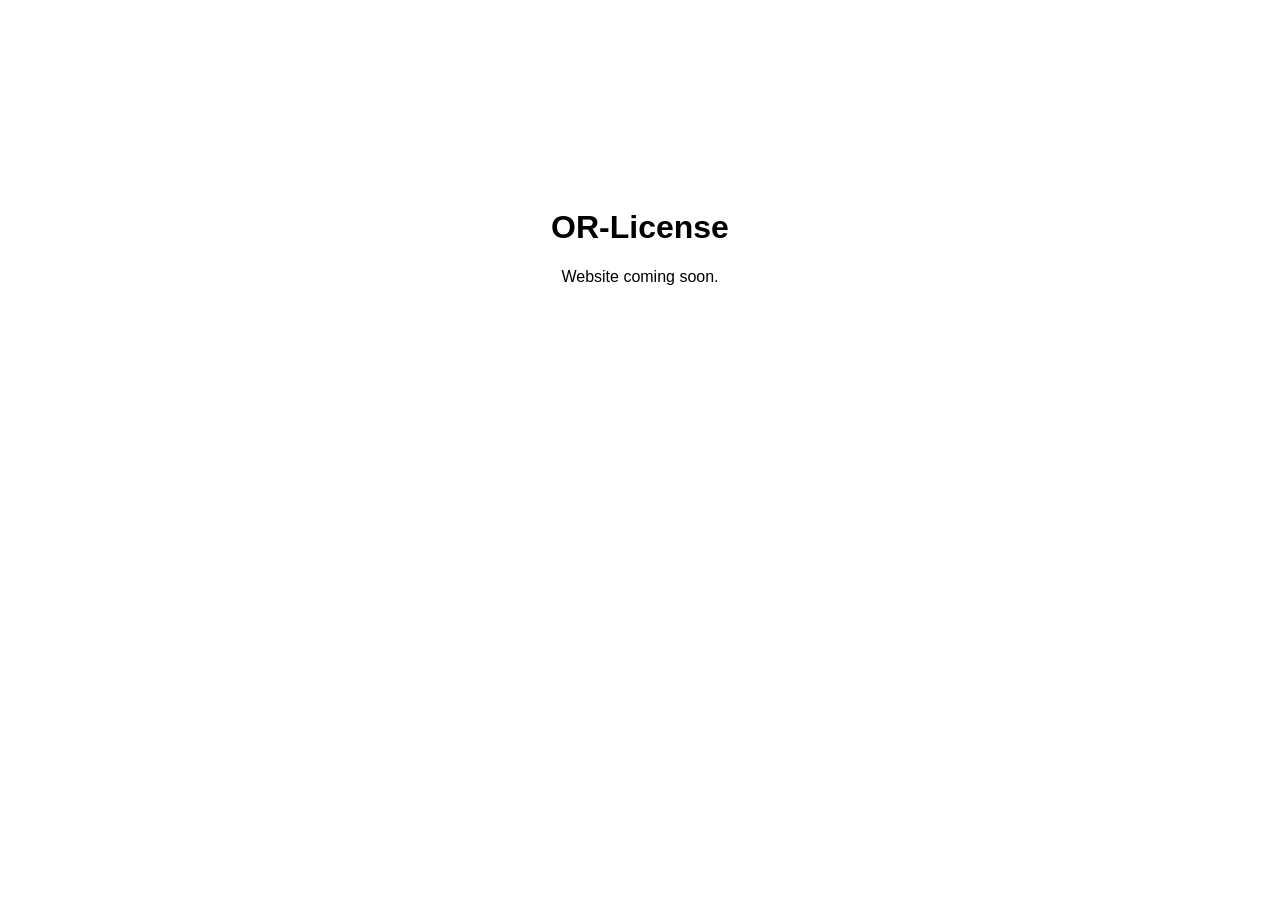
==== index.html @ 45aad71f "Create index.html" ====
<!DOCTYPE html>
<html lang="en">
<head>
  <meta charset="UTF-8">
  <meta name="viewport" content="width=device-width, initial-scale=1">
  <title>OR-License</title>
</head>
<body style="font-family:Arial;text-align:center;padding-top:20vh;">
  <h1>OR-License</h1>
  <p>Website coming soon.</p>
</body>
</html>
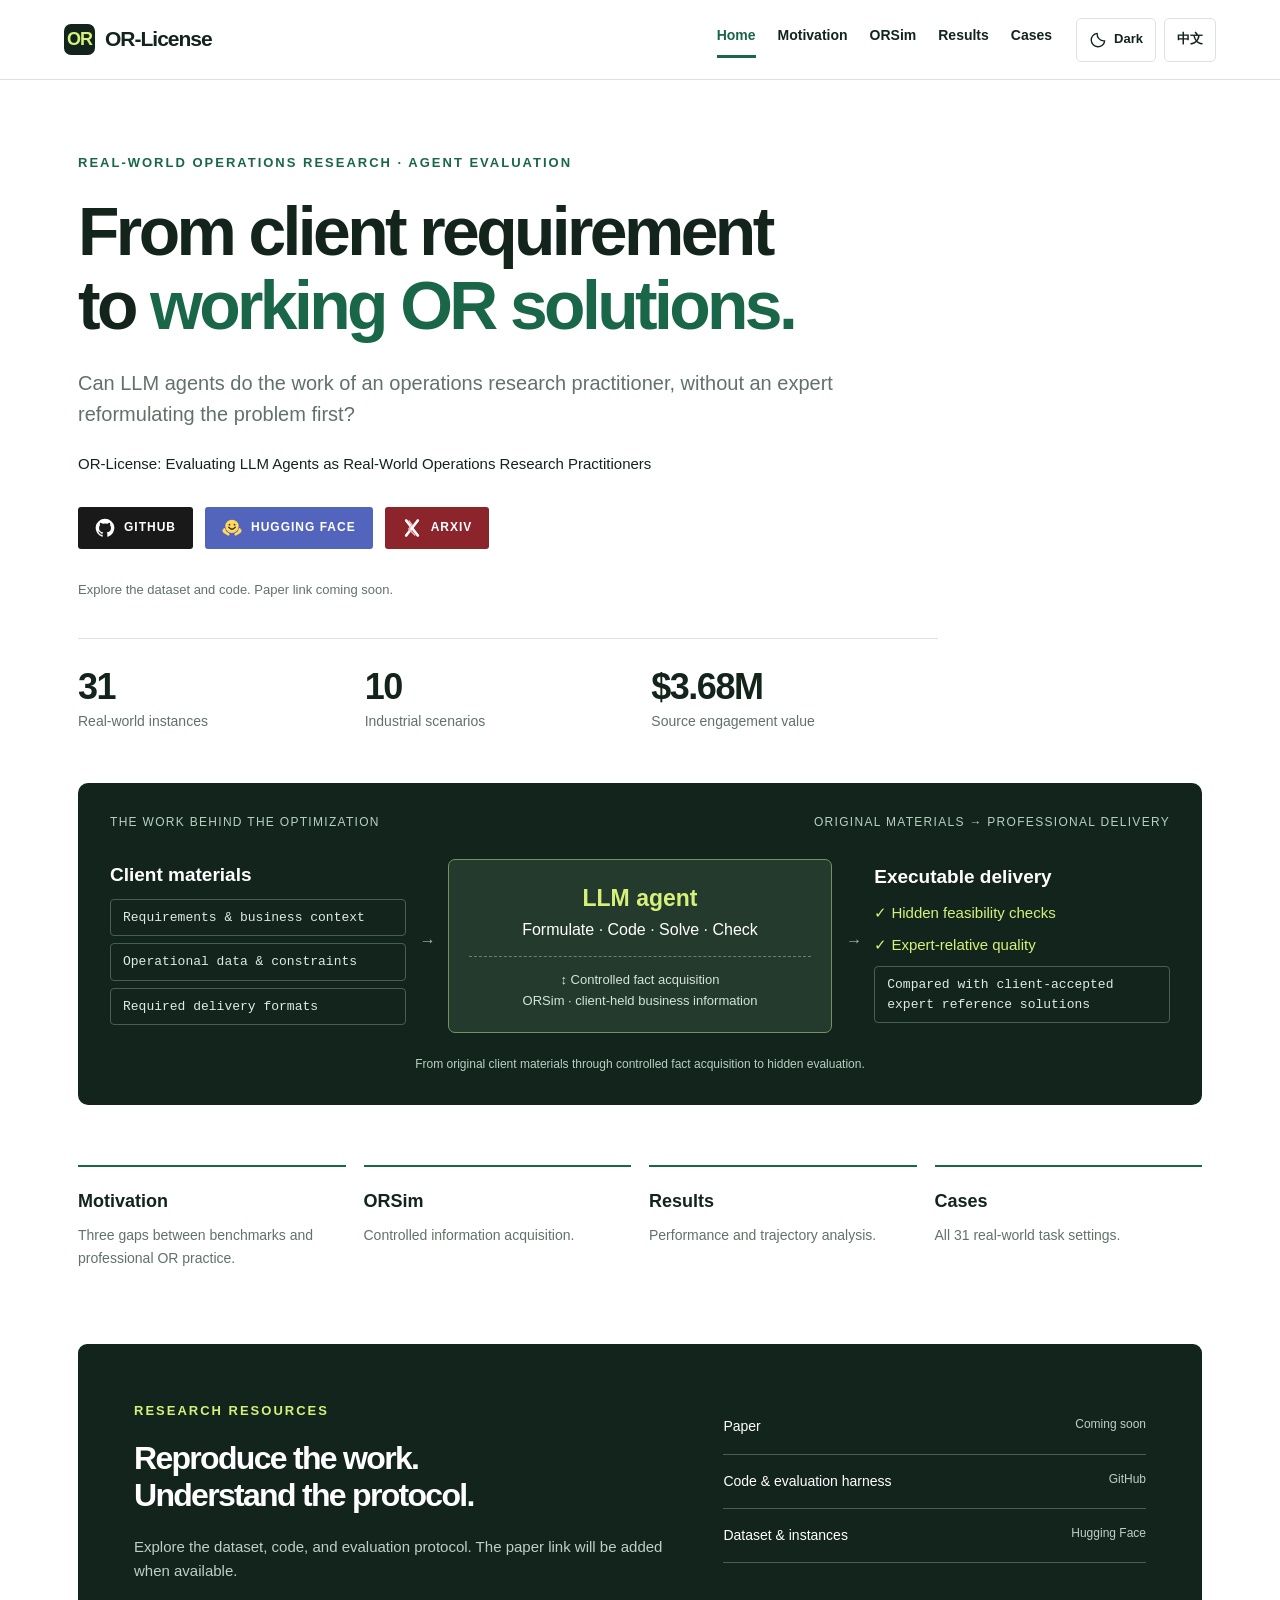
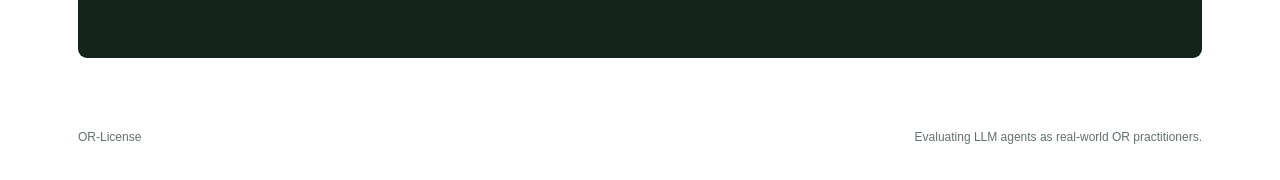
==== commit 87a58ed0: "Swap GitHub and Hugging Face badge order" ====
--- a/index.html
+++ b/index.html
@@ -1,13 +1,9 @@
+<!doctype html><html lang="en"><head><meta charset="utf-8"><meta name="viewport" content="width=device-width,initial-scale=1"><meta http-equiv="Content-Security-Policy" content="default-src 'self'; style-src 'self' 'unsafe-inline'; script-src 'self' 'unsafe-inline'; img-src 'self' data:; font-src 'self'; connect-src 'self'; form-action 'none'; base-uri 'self'; object-src 'none'"><script src="assets/theme.js"></script><title>Home · OR-License</title><link rel="canonical" href="https://www.or-license.com/"><meta name="description" content="OR-License evaluates LLM agents as real-world operations research practitioners across 31 industrial tasks, from original client materials to feasible, expert-relative solutions."><link rel="icon" type="image/svg+xml" href="assets/favicon.svg?v=20261008b"><style>:root{--ink:#13241d;--muted:#617269;--green:#196748;--lime:#d5f17a;--line:#dce3de;--paper:#fff;--soft:#f3f6f4}*{box-sizing:border-box}html{scroll-behavior:smooth;scroll-padding-top:88px}body{margin:0;color:var(--ink);background:var(--paper);font:16px/1.65 Arial,Helvetica,sans-serif}a{color:inherit;text-decoration:none}button{font:inherit;cursor:pointer}a:focus-visible,button:focus-visible{outline:3px solid #376ef4;outline-offset:4px}header{height:80px;display:flex;align-items:center;justify-content:space-between;border-bottom:1px solid var(--line);padding:0 5%;background:#ffffffed;position:sticky;top:0;z-index:5;backdrop-filter:blur(12px)}.brand{font-size:21px;font-weight:800;letter-spacing:-1px;display:flex;align-items:center;gap:10px}.brand-mark{display:grid;place-items:center;background:var(--ink);color:var(--lime);width:31px;height:31px;font-size:18px;border-radius:7px}nav{display:flex;gap:28px;font-size:14px;font-weight:600}.draft{font-size:12px;letter-spacing:1.4px;text-transform:uppercase;color:var(--muted)}main{overflow:hidden}.wrap{max-width:1220px;margin:auto;padding:0 48px}.hero{padding-top:72px;padding-bottom:60px}.eyebrow{font-size:13px;letter-spacing:2px;text-transform:uppercase;font-weight:700;color:var(--green)}h1{font-size:clamp(40px,5.3vw,70px);line-height:1.08;letter-spacing:-3.6px;margin:22px 0 26px;max-width:1020px;font-weight:700}h1 span{color:var(--green)}.hero-intro{font-size:20px;line-height:1.55;max-width:760px;color:var(--muted)}.paper-title{font-size:15px;margin-top:22px;max-width:760px}.actions{display:flex;gap:12px;flex-wrap:wrap;margin:30px 0}.resource-badge{display:inline-flex;align-items:center;gap:9px;border:0;border-radius:3px;padding:11px 17px;color:#fff;font:700 12px/1.3 Arial,Helvetica,sans-serif;letter-spacing:1px;text-transform:uppercase;white-space:nowrap;cursor:default}.resource-badge svg{width:20px;height:20px;flex:none}.resource-badge.hf{background:#5264bc}.resource-badge.github{background:#191919}.resource-badge.arxiv{background:#8b242b}.btn{border:1px solid var(--line);border-radius:5px;padding:11px 20px;background:white;font-size:14px;font-weight:600}.btn.primary{background:var(--ink);color:white;border-color:var(--ink)}.btn[disabled]{cursor:default;color:#748078;background:#f4f6f4}.subtle{font-size:13px;color:var(--muted)}.stats{display:grid;grid-template-columns:repeat(3,1fr);border-top:1px solid var(--line);padding-top:26px;margin-top:38px;max-width:860px}.stat b{display:block;font-size:36px;line-height:1.2;letter-spacing:-1.5px}.stat span{font-size:14px;color:var(--muted)}.hero-visual{margin-top:48px;background:var(--ink);border-radius:10px;color:white;padding:30px 32px}.visual-top{display:flex;justify-content:space-between;color:#b8d0c1;font-size:12px;letter-spacing:1.3px;text-transform:uppercase}.pipeline{display:grid;grid-template-columns:1fr 1.3fr 1fr;gap:42px;align-items:center;margin:26px 0 10px}.stage{position:relative}.stage:not(:last-child):after{content:'→';position:absolute;right:-30px;top:40%;color:#9bbc9e}.stage-title{font-size:19px;font-weight:700;margin:0 0 8px}.file{border:1px solid #456052;border-radius:4px;margin:7px 0;padding:8px 12px;font:13px/1.5 monospace;color:#dfebe3}.agent{border:1px solid #729462;border-radius:7px;padding:20px;text-align:center;background:#233a2d}.agent b{font-size:23px;color:var(--lime)}.loop{font-size:13px;color:#d4e5d8;margin-top:12px;border-top:1px dashed #62836c;padding-top:12px}.check{color:var(--lime);margin:8px 0;font-size:15px}.visual-caption{color:#b8d0c1;font-size:12px;text-align:center;margin:22px 0 0}.section{padding:80px 0;border-top:1px solid var(--line)}.section-head{display:grid;grid-template-columns:230px 1fr;gap:38px;margin-bottom:36px}.section-number{font-size:13px;color:var(--green);font-weight:700;letter-spacing:1.3px}h2{font-size:38px;line-height:1.17;letter-spacing:-1.7px;margin:0 0 20px}h3{font-size:21px;line-height:1.35;letter-spacing:-.4px;margin:0 0 12px}p{margin:0 0 18px}.lead{font-size:18px;color:var(--muted);max-width:760px}.three{display:grid;grid-template-columns:repeat(3,1fr);gap:30px}.principle{border-top:2px solid var(--green);padding-top:22px}.principle .idx{font:13px monospace;color:var(--green);margin-bottom:16px}.principle p{color:var(--muted);font-size:15px}.tinted{background:var(--soft)}.workflow{display:grid;grid-template-columns:1fr 1fr;gap:48px}.steps{display:flex;flex-direction:column;gap:7px}.step{display:block;text-align:left;border:1px solid transparent;border-bottom-color:var(--line);background:transparent;padding:18px 20px;color:var(--muted)}.step[aria-selected=true]{border-color:var(--green);background:white;color:var(--ink);border-radius:5px}.step b{font-size:18px;margin-left:14px}.step span{font:13px monospace}.detail{padding:30px;border:1px solid var(--line);background:white;border-radius:7px;min-height:320px}.detail-label{font:12px monospace;letter-spacing:1px;color:var(--green);text-transform:uppercase;margin-bottom:20px}.detail p{font-size:17px}.boundary{padding:15px 18px;border-left:3px solid var(--green);background:var(--soft);font-size:14px;color:var(--muted)}.metric-summary{display:grid;grid-template-columns:1.05fr 1fr 1fr;gap:0;border:1px solid var(--line);border-radius:6px;overflow:hidden;margin-bottom:30px}.metric-summary>div{padding:25px;border-right:1px solid var(--line)}.metric-summary>div:last-child{border:0}.metric-summary .highlight{background:var(--ink);color:white}.metric-summary b{font-size:40px;line-height:1.2;letter-spacing:-1.5px;display:block}.metric-summary small{font-size:13px;display:block;margin-top:8px;color:var(--muted)}.metric-summary .highlight small{color:#c3d7c8}.table-top{display:flex;align-items:center;justify-content:space-between;margin:24px 0 16px}.segmented{border:1px solid var(--line);border-radius:5px;padding:3px;display:flex}.segmented button{border:0;background:transparent;padding:7px 16px;font-size:13px;color:var(--muted);border-radius:3px}.segmented button[aria-pressed=true]{background:var(--ink);color:white}.table-scroll{overflow:auto}table{width:100%;border-collapse:collapse;font-size:14px}th{background:var(--soft);font-size:12px;text-transform:uppercase;letter-spacing:.7px;color:var(--muted);text-align:right;padding:14px 18px}th:first-child,td:first-child{text-align:left}td{border-bottom:1px solid var(--line);padding:15px 18px;text-align:right;font-variant-numeric:tabular-nums}tr.best td{background:#f0f6e4}td:first-child{font-weight:600}.bar-cell{position:relative}.bar{position:absolute;bottom:6px;right:18px;height:3px;background:#94b76b;max-width:85%}.note{font-size:13px;color:var(--muted);margin-top:16px}.case-grid{display:grid;grid-template-columns:1fr 1fr;gap:24px}.case{padding:28px;border:1px solid var(--line);border-radius:7px;background:white}.case .tag{display:inline-block;font:12px monospace;color:var(--green);margin-bottom:24px}.case p{color:var(--muted);font-size:15px}.case details{border-top:1px solid var(--line);padding-top:15px}.case summary{font-size:14px;font-weight:600;cursor:pointer}.case details p{margin-top:14px}.metric-defs{display:grid;grid-template-columns:1fr 1fr;gap:35px;margin-top:30px}.metric-defs b{font-size:19px}.metric-defs p{color:var(--muted);font-size:15px}.formula{font:16px/1.8 monospace;padding:18px;background:var(--soft);margin:16px 0}.closing{background:var(--ink);color:white;padding:56px;border-radius:9px;display:grid;grid-template-columns:1.3fr 1fr;gap:40px;margin:0 0 70px}.closing h2{font-size:32px}.closing p{color:#bed0c5;font-size:15px}.resource{padding:15px 0;border-bottom:1px solid #456052;display:flex;justify-content:space-between;font-size:14px}.resource span:last-child{font-size:12px;color:#bed0c5}.footer{display:flex;justify-content:space-between;padding:0 0 32px;color:var(--muted);font-size:12px}.mobile-only{display:none}@media(max-width:760px){header{height:64px;padding:0 20px}.draft{display:none}nav{gap:15px;font-size:12px}nav a:nth-child(2){display:none}.wrap{padding:0 23px}.hero{padding-top:42px;padding-bottom:40px}h1{letter-spacing:-1.8px;font-size:42px}.hero-intro{font-size:18px}.stats{gap:10px}.stat b{font-size:28px}.stat span{font-size:12px}.hero-visual{padding:22px}.pipeline{grid-template-columns:1fr;gap:26px}.stage:not(:last-child):after{display:none}.visual-top span:last-child{display:none}.section{padding:48px 0}.section-head{grid-template-columns:1fr;gap:12px}h2{font-size:31px}.three,.workflow,.case-grid,.metric-defs{grid-template-columns:1fr}.three{gap:22px}.metric-summary{grid-template-columns:1fr}.metric-summary>div{border-right:0;border-bottom:1px solid var(--line)}.table-top{align-items:start;gap:15px;flex-direction:column}.closing{grid-template-columns:1fr;padding:28px;gap:22px}.footer{display:block}.footer span{display:block;margin-top:8px}}@media(prefers-reduced-motion:reduce){html{scroll-behavior:auto}}@media print{header{position:static}.section{break-inside:avoid}body{font-size:13px}.hero{padding-top:20px}.btn{display:none}}
 
-<!DOCTYPE html>
-<html lang="en">
-<head>
-  <meta charset="UTF-8">
-  <meta name="viewport" content="width=device-width, initial-scale=1">
-  <title>OR-License</title>
-</head>
-<body style="font-family:Arial;text-align:center;padding-top:20vh;">
-  <h1>OR-License</h1>
-  <p>Website coming soon.</p>
-</body>
-</html>
+@media(max-width:760px){header{height:auto;min-height:96px;flex-wrap:wrap;gap:12px;padding:15px 20px}nav{width:100%;justify-content:space-between;gap:10px;font-size:12px}nav a:nth-child(2){display:block}}
+a.resource-badge{cursor:pointer}a.resource-badge:hover{filter:brightness(1.1)}
+</style><style>header{gap:20px}nav{gap:22px}nav a[aria-current=page]{color:var(--green);box-shadow:0 3px var(--green);padding-bottom:7px}header .draft{white-space:nowrap}.page-intro{padding:42px 0 0}.page-intro .eyebrow{margin-bottom:8px}.section:first-child{border-top:0}.page-jump{display:flex;justify-content:space-between;gap:20px;padding:30px 0 46px;border-top:1px solid var(--line);font-size:14px;font-weight:600}.page-jump a:hover{color:var(--green)}.chart-section{padding:48px 0;border-top:1px solid var(--line)}.chart-frame{overflow-x:auto;padding:20px 0}.chart-frame svg{width:100%;min-width:700px;height:auto;display:block}.chart-caption{font-size:14px;color:var(--muted);max-width:900px}.chart-notice{background:var(--soft);border-left:3px solid var(--green);padding:14px 18px;margin-top:16px;font-size:14px}.chart-legend{display:flex;gap:16px;flex-wrap:wrap;font-size:13px;margin-top:14px}.legend-dot{display:inline-block;width:10px;height:10px;margin-right:6px}.chart-tabs{margin:20px 0}.chart-tabs button{border:1px solid var(--line);padding:8px 15px;background:white;margin:0 7px 7px 0;font-size:14px;border-radius:4px}.chart-tabs button[aria-pressed=true]{background:var(--ink);color:white}.home-pages{display:grid;grid-template-columns:repeat(4,1fr);gap:18px;margin:0 0 54px}.home-pages a{padding:20px 0;border-top:2px solid var(--green)}.home-pages b{font-size:18px}.home-pages p{font-size:14px;color:var(--muted);margin:8px 0 0}@media(max-width:760px){header{height:auto;min-height:92px;padding:14px 20px;flex-wrap:wrap;gap:12px}header .brand{width:100%;font-size:19px}nav{width:100%;gap:0;justify-content:space-between}nav a:nth-child(2){display:inline}.home-pages{grid-template-columns:1fr 1fr}.page-jump{font-size:13px}.chart-section{padding:35px 0}.chart-frame svg{min-width:680px}}</style><style>[hidden]{display:none!important}.analysis-tabs{display:flex;gap:8px;flex-wrap:wrap;margin-bottom:32px}.analysis-tabs button{padding:10px 16px;background:#fff;border:1px solid var(--line);border-radius:4px;font-size:14px;color:var(--ink)}.analysis-tabs button[aria-selected=true]{background:var(--ink);color:white}.analysis-tabs button:focus-visible{outline:3px solid #376ef4;outline-offset:3px}[role=tabpanel]{min-width:0}@media(max-width:760px){.analysis-tabs{gap:7px}.analysis-tabs button{font-size:13px;padding:9px 12px}}</style><style>/* Scoped styles for OR-License paper redraws. No external dependencies. */
+.or-chart{color:#13241d;background:#fff;border:1px solid #dce6de;border-radius:18px;padding:clamp(18px,3vw,32px);margin:0 0 24px;font-family:inherit;min-width:0}
+.or-chart *{box-sizing:border-box}.or-chart figcaption{margin:0 0 20px}.or-chart .or-chart-kicker{display:block;color:#196748;font-size:12px;font-weight:750;letter-spacing:.12em;text-transform:uppercase;margin-bottom:8px}.or-chart h3{font:inherit;font-size:clamp(22px,2.5vw,30px);font-weight:650;line-height:1.15;letter-spacing:-.03em;margin:0 0 9px}.or-chart .or-chart-summary{font-size:15px;line-height:1.6;color:#617269;max-width:78ch;margin:0}.or-chart .or-chart-scroll{width:100%;overflow-x:auto;overscroll-behavior-x:contain;border-radius:4px}.or-chart svg{display:block;width:100%;min-width:880px;height:auto;font-family:Arial,Helvetica,sans-serif}.or-chart .or-chart-scroll:focus-visible,.or-chart summary:focus-visible{outline:3px solid #196748;outline-offset:5px}.or-chart .or-chart-note{font-size:13px;line-height:1.6;color:#617269;margin:15px 0 0}.or-chart .or-chart-note strong{font-weight:650;color:#196748}.or-chart .or-chart-legend{list-style:none;display:grid;grid-template-columns:repeat(3,minmax(0,1fr));gap:10px 18px;padding:0;margin:0 0 18px;font-size:13px;line-height:1.4}.or-chart .or-chart-legend li{display:flex;align-items:flex-start;gap:8px}.or-chart .or-chart-swatch{display:inline-block;width:13px;height:13px;flex:none;border:1px solid #13241d22;border-radius:3px;margin-top:2px}.or-chart details{border-top:1px solid #dce6de;margin-top:20px;padding-top:15px}.or-chart summary{font-size:13px;font-weight:650;color:#196748;cursor:pointer;width:fit-content}.or-chart .or-chart-table-scroll{overflow-x:auto;margin-top:14px}.or-chart table{border-collapse:collapse;font-size:12px;width:100%;min-width:720px;font-variant-numeric:tabular-nums}.or-chart th,.or-chart td{padding:10px 12px;border-bottom:1px solid #e6ece7;text-align:right;white-space:nowrap}.or-chart th{font-weight:650;background:#f3f6f4}.or-chart th:first-child,.or-chart td:first-child{text-align:left}.or-chart caption{text-align:left;color:#617269;margin-bottom:10px;font-size:12px}.or-chart a{color:#196748;text-underline-offset:3px}.or-chart .or-chart-note + .or-chart-note{margin-top:7px}@media(max-width:640px){.or-chart .or-chart-legend{grid-template-columns:repeat(2,minmax(0,1fr));font-size:12px}.or-chart{border-radius:12px}.or-chart .or-chart-note{font-size:12px}}
+</style><style>.or-chart{border-radius:8px}.chart-touch-note{display:none}@media(max-width:760px){.chart-touch-note{display:block;font-size:13px;color:var(--muted);margin-bottom:18px}}</style><link rel="stylesheet" href="assets/theme.css"><script src="assets/i18n-zh.js" defer></script><script src="assets/i18n.js" defer></script></head><body><header><a class="brand" href="index.html"><span class="brand-mark">OR</span>OR-License</a><nav aria-label="Main navigation"><a href="index.html" aria-current="page">Home</a><a href="motivation.html">Motivation</a><a href="orsim.html">ORSim</a><a href="results.html">Results</a><a href="cases.html">Cases</a></nav><div class="header-controls" translate="no"><button class="theme-toggle" type="button" aria-label="Switch to dark mode" aria-pressed="false" title="Switch to dark mode"><svg class="theme-icon-moon" viewBox="0 0 24 24" width="18" height="18" fill="none" stroke="currentColor" stroke-width="1.8" stroke-linecap="round" stroke-linejoin="round" aria-hidden="true"><path d="M20.9 13.1A9 9 0 0 1 10.9 3.1a9 9 0 1 0 10 10Z"/></svg><svg class="theme-icon-sun" viewBox="0 0 24 24" width="18" height="18" fill="none" stroke="currentColor" stroke-width="1.8" stroke-linecap="round" aria-hidden="true"><circle cx="12" cy="12" r="4"/><path d="M12 2v2m0 16v2M2 12h2m16 0h2M4.9 4.9l1.4 1.4m11.4 11.4 1.4 1.4M4.9 19.1l1.4-1.4M17.7 6.3l1.4-1.4"/></svg><span class="theme-label">Dark</span></button><button class="language-toggle" type="button" lang="zh-CN" aria-label="切换到中文版" title="切换到中文版">中文</button></div></header><main><div class="wrap"><section class="hero"><div class="eyebrow">Real-world operations research · Agent evaluation</div><h1>From client requirement<br>to <span>working OR solutions.</span></h1><p class="hero-intro">Can LLM agents do the work of an operations research practitioner, without an expert reformulating the problem first?</p><p class="paper-title">OR-License: Evaluating LLM Agents as Real-World Operations Research Practitioners</p><div class="actions" aria-label="Research resource badges"><a class="resource-badge github" href="https://github.com/NineAbyss/OR-License" target="_blank" rel="noopener noreferrer"><svg viewBox="0 0 24 24" fill="currentColor" aria-hidden="true"><path d="M12 .8a11.2 11.2 0 0 0-3.54 21.82c.56.1.76-.24.76-.54v-2.09c-3.11.68-3.77-1.32-3.77-1.32-.51-1.29-1.25-1.64-1.25-1.64-1.02-.7.08-.68.08-.68 1.13.08 1.72 1.16 1.72 1.16 1 .1.78 2.21 3.27 1.17.1-.73.39-1.22.71-1.5-2.48-.28-5.1-1.24-5.1-5.54 0-1.22.44-2.22 1.15-3-.12-.28-.5-1.42.11-2.96 0 0 .94-.3 3.08 1.15a10.7 10.7 0 0 1 5.6 0c2.13-1.45 3.07-1.15 3.07-1.15.61 1.54.23 2.68.11 2.97.72.77 1.15 1.77 1.15 2.99 0 4.31-2.62 5.25-5.12 5.53.4.35.76 1.03.76 2.08v2.83c0 .3.2.65.77.54A11.2 11.2 0 0 0 12 .8Z"/></svg><span>GitHub</span></a><a class="resource-badge hf" href="https://huggingface.co/datasets/OR-License/OR-License" target="_blank" rel="noopener noreferrer"><svg viewBox="0 0 24 24" aria-hidden="true"><path fill="#ffd85c" d="M12 2a8 8 0 1 0 0 16 8 8 0 0 0 0-16Z"/><circle cx="9" cy="8" r="1" fill="#332d26"/><circle cx="15" cy="8" r="1" fill="#332d26"/><path d="M8 11q4 5 8 0" fill="none" stroke="#332d26" stroke-width="1.6" stroke-linecap="round"/><path d="M2 14c-2-2-2 2 0 4l5 3c2 1 3-2 1-3l-3-2-1-3c-1-2-3-1-2 1Zm20 0c2-2 2 2 0 4l-5 3c-2 1-3-2-1-3l3-2 1-3c1-2 3-1 2 1Z" fill="#ffd85c"/></svg><span>Hugging Face</span></a><button class="resource-badge arxiv" type="button" disabled aria-describedby="resource-status"><svg viewBox="0 0 24 24" aria-hidden="true"><path d="m5 3 14 18M19 3 5 21" fill="none" stroke="currentColor" stroke-width="3.2" stroke-linecap="round"/><path d="m8 3 4 5-4 5 8 8" fill="none" stroke="#f1b9bc" stroke-width="1.6"/></svg><span>arXiv</span></button></div><p class="subtle" id="resource-status">Explore the dataset and code. Paper link coming soon.</p><div class="stats"><div class="stat"><b>31</b><span>Real-world instances</span></div><div class="stat"><b>10</b><span>Industrial scenarios</span></div><div class="stat"><b>$3.68M</b><span>Source engagement value</span></div></div>
+<div class="hero-visual" aria-label="Benchmark flow: original client materials, agent interacting with ORSim, and hidden delivery evaluation"><div class="visual-top"><span>The work behind the optimization</span><span>Original materials → professional delivery</span></div><div class="pipeline"><div class="stage"><p class="stage-title">Client materials</p><div class="file">Requirements & business context</div><div class="file">Operational data & constraints</div><div class="file">Required delivery formats</div></div><div class="stage"><div class="agent"><b>LLM agent</b><div>Formulate · Code · Solve · Check</div><div class="loop">↕ Controlled fact acquisition<br>ORSim · client-held business information</div></div></div><div class="stage"><p class="stage-title">Executable delivery</p><div class="check">✓ Hidden feasibility checks</div><div class="check">✓ Expert-relative quality</div><div class="file">Compared with client-accepted<br>expert reference solutions</div></div></div><p class="visual-caption">From original client materials through controlled fact acquisition to hidden evaluation.</p></div></section><div class="home-pages"><a href="motivation.html"><b>Motivation</b><p>Three gaps between benchmarks and professional OR practice.</p></a><a href="orsim.html"><b>ORSim</b><p>Controlled information acquisition.</p></a><a href="results.html"><b>Results</b><p>Performance and trajectory analysis.</p></a><a href="cases.html"><b>Cases</b><p>All 31 real-world task settings.</p></a></div><section class="closing"><div><div class="eyebrow" style="color:var(--lime);margin-bottom:18px">Research resources</div><h2>Reproduce the work.<br>Understand the protocol.</h2><p>Explore the dataset, code, and evaluation protocol. The paper link will be added when available.</p></div><div><div class="resource"><span>Paper</span><span>Coming soon</span></div><a class="resource" href="https://github.com/NineAbyss/OR-License" target="_blank" rel="noopener noreferrer"><span>Code &amp; evaluation harness</span><span>GitHub</span></a><a class="resource" href="https://huggingface.co/datasets/OR-License/OR-License" target="_blank" rel="noopener noreferrer"><span>Dataset &amp; instances</span><span>Hugging Face</span></a></div></section></div></main><div class="wrap"><footer class="footer"><span>OR-License</span><span>Evaluating LLM agents as real-world OR practitioners.</span></footer></div></body></html>
--- a/assets/theme.css
+++ b/assets/theme.css
@@ -0,0 +1,241 @@
+/* Shared preferences and theme layer. Loaded after each page's own styles. */
+:root {
+  color-scheme: light;
+  --surface: #fff;
+  --panel: #13241d;
+  --focus: #376ef4;
+}
+
+html[data-theme="dark"] {
+  color-scheme: dark;
+  --ink: #e8f0e9;
+  --muted: #a7b8ae;
+  --green: #9bd6b4;
+  --lime: #d5f17a;
+  --line: #33493c;
+  --paper: #0d1712;
+  --soft: #1b2c23;
+  --surface: #14221b;
+  --panel: #1c3426;
+  --focus: #b9dbff;
+  scrollbar-color: #637e6d var(--paper);
+}
+
+/* Keep both controls next to the brand on compact screens. */
+header { gap: 24px; }
+header nav { margin-left: auto; }
+.header-controls {
+  display: flex;
+  align-items: center;
+  gap: 8px;
+  flex: none;
+}
+.theme-toggle,
+.language-toggle {
+  display: inline-flex;
+  align-items: center;
+  justify-content: center;
+  gap: 7px;
+  min-width: 44px;
+  min-height: 44px;
+  padding: 9px 12px;
+  border: 1px solid var(--line);
+  border-radius: 5px;
+  background: var(--surface);
+  color: var(--ink);
+  font: 600 13px/1.3 Arial, Helvetica, sans-serif;
+  white-space: nowrap;
+  cursor: pointer;
+}
+.theme-toggle:hover,
+.language-toggle:hover { background: var(--soft); border-color: var(--green); }
+.theme-toggle svg { display: block; width: 18px; height: 18px; flex: none; }
+.theme-toggle .theme-icon-sun { display: none; }
+html[data-theme="dark"] .theme-toggle .theme-icon-moon { display: none; }
+html[data-theme="dark"] .theme-toggle .theme-icon-sun { display: block; }
+a:focus-visible,
+button:focus-visible,
+summary:focus-visible,
+input:focus-visible { outline-color: var(--focus); }
+
+/* The contribution invitation is useful in either theme and language. */
+.contribute-callout {
+  display: flex;
+  align-items: center;
+  justify-content: space-between;
+  gap: 28px;
+  padding: 26px 28px;
+  margin: 0 0 32px;
+  border: 1px solid var(--line);
+  border-left: 3px solid var(--green);
+  border-radius: 6px;
+  background: var(--soft);
+}
+.contribute-callout h2 { font-size: 25px; line-height: 1.25; letter-spacing: -.6px; margin: 0 0 9px; }
+.contribute-callout p { max-width: 760px; font-size: 15px; line-height: 1.6; color: var(--muted); margin: 0; }
+.contribute-link {
+  display: inline-flex;
+  align-items: center;
+  justify-content: center;
+  flex: none;
+  min-height: 44px;
+  padding: 12px 18px;
+  border: 1px solid var(--green);
+  border-radius: 5px;
+  background: var(--green);
+  color: #fff;
+  font-size: 14px;
+  font-weight: 700;
+  line-height: 1.4;
+  text-align: center;
+  text-decoration: none;
+}
+.contribute-link:hover { text-decoration: underline; text-underline-offset: 3px; }
+
+/* Surfaces that were hard-coded white in the original page styles. */
+html[data-theme="dark"] body { color: var(--ink); background: var(--paper); }
+html[data-theme="dark"] header { background: #0d1712ed; }
+html[data-theme="dark"] :is(.btn, .detail, .case, .task-card, .catalogue-toolbar input,
+  .chart-tabs button, .analysis-tabs button, .figure-panel, .figure-strip,
+  .client-dialogue blockquote, .client-dialogue blockquote:after, .delivery-timing,
+  .demo-controls, .demo-progress button, .demo-turn, .demo-message p) {
+  background: var(--surface);
+  color: var(--ink);
+  border-color: var(--line);
+}
+html[data-theme="dark"] .motivation-figure :is(.figure-heading, figcaption) { background: var(--surface); }
+html[data-theme="dark"] .step[aria-selected="true"] { background: var(--surface); }
+html[data-theme="dark"] .catalogue-toolbar input::placeholder { color: var(--muted); opacity: 1; }
+html[data-theme="dark"] #orsim { background: var(--paper); }
+html[data-theme="dark"] :is(.demo-brief-meta, .demo-inspector) { background: var(--soft); }
+html[data-theme="dark"] .demo-message.orsim p { background: #1c3024; border-color: #3c5946; }
+html[data-theme="dark"] .demo-progress button[aria-current="step"] { background: var(--soft); color: var(--green); border-color: var(--green); }
+html[data-theme="dark"] :is(.demo-stamp, .demo-turn-number, .demo-trace li) { border-color: var(--line); }
+html[data-theme="dark"] .demo-trace li:last-child { border-left-color: transparent; }
+html[data-theme="dark"] .demo-control-actions .btn[aria-pressed="true"] { background: var(--soft); border-color: var(--green); color: var(--green); }
+html[data-theme="dark"] .btn[disabled] { background: var(--soft); color: #8fa296; }
+html[data-theme="dark"] tr.best td { background: #253622; }
+
+/* --ink now means light text; explicitly retain the original dark panels. */
+html[data-theme="dark"] :is(.brand-mark, .hero-visual, .closing,
+  .metric-summary .highlight, .figure-model, .demo-brief-copy, .demo-speaker span) {
+  background: var(--panel);
+  color: var(--ink);
+  border-color: var(--line);
+}
+html[data-theme="dark"] .brand-mark { color: var(--lime); }
+html[data-theme="dark"] :is(.hero-visual, .closing) { box-shadow: inset 0 0 0 1px var(--line); }
+html[data-theme="dark"] .demo-message.orsim .demo-speaker span { background: var(--green); color: #13241d; }
+html[data-theme="dark"] :is(.btn.primary, .segmented button[aria-pressed="true"],
+  .chart-tabs button[aria-pressed="true"], .analysis-tabs button[aria-selected="true"]) {
+  background: var(--lime);
+  color: #13241d;
+  border-color: var(--lime);
+}
+html[data-theme="dark"] .resource-badge.github { box-shadow: inset 0 0 0 1px #506053; }
+html[data-theme="dark"] .figure-improvement { background: #1c3024; border-color: #476652; }
+html[data-theme="dark"] .project-fields span { background: var(--soft); border-color: #476652; }
+html[data-theme="dark"] .gap-model { border-color: #637e6d; }
+html[data-theme="dark"] .contribute-link { color: #13241d; }
+
+/* External schematics keep their authored canvas and internal contrast. */
+html[data-theme="dark"] .case-schematic { background: #f3f6f4; border-color: #506053; }
+
+/* Chart chrome follows the page, while data colors retain their meaning. */
+html[data-theme="dark"] .or-chart { color: var(--ink); background: var(--surface); border-color: var(--line); }
+html[data-theme="dark"] .or-chart :is(.or-chart-kicker, .or-chart-note strong, summary, a) { color: var(--green); }
+html[data-theme="dark"] .or-chart :is(.or-chart-summary, .or-chart-note, caption) { color: var(--muted); }
+html[data-theme="dark"] .or-chart :is(details, th, td) { border-color: var(--line); }
+html[data-theme="dark"] .or-chart th { background: var(--soft); }
+html[data-theme="dark"] .or-chart .or-chart-swatch { border-color: #8ba49366; }
+html[data-theme="dark"] .or-chart :is(.or-chart-scroll, summary):focus-visible { outline-color: var(--focus); }
+html[data-theme="dark"] .or-chart text[fill="#13241d"] { fill: var(--ink); }
+html[data-theme="dark"] .or-chart text[fill="#617269"] { fill: var(--muted); }
+html[data-theme="dark"] .or-chart [stroke="#dce6de"] { stroke: var(--line); }
+html[data-theme="dark"] .or-chart [stroke="#617269"] { stroke: #96ab9e; }
+html[data-theme="dark"] .or-chart [stroke="#60726988"] { stroke: #a7b8ae99; }
+html[data-theme="dark"] .or-chart [stroke="#13241d"] { stroke: var(--ink); }
+html[data-theme="dark"] .or-chart :is(.or-research-cell, .or-failure-cell) > rect { stroke: var(--surface); }
+html[data-theme="dark"] .or-chart :is(.or-research-cell, .or-failure-cell):focus-visible > rect { stroke: var(--focus); }
+html[data-theme="dark"] #or-f5-timing rect[fill="#fff"] { fill: var(--surface); }
+html[data-theme="dark"] #or-f4-quality [stroke="#fff"] { stroke: var(--surface); }
+
+/* Heatmap percentages sit on unchanged cells, not on the dark chart surface.
+   Their authored black/white contrast must remain separate from axis labels. */
+html[data-theme="dark"] :is(#or-f6-techniques, #or-f7-objectives, #or-f7-structure)
+  text[font-weight="650"][fill="#13241d"] { fill: #13241d; }
+html[data-theme="dark"] :is(#or-f6-techniques, #or-f7-objectives, #or-f7-structure)
+  text[font-weight="650"][fill="#fff"] { fill: #fff; }
+html[data-theme="dark"] :is(#or-f6-techniques, #or-f7-objectives, #or-f7-structure)
+  [stroke="#196748"] { stroke: var(--green); }
+html[data-theme="dark"] :is(#or-research-readout, #or-failure-readout) rect { fill: #13241d; stroke: #d5f17a; }
+html[data-theme="dark"] :is(#or-research-readout, #or-failure-readout) text { fill: #fff; }
+
+/* Brighter counterparts keep all eleven profile/scatter series visible.
+   Identical selectors also recolor their in-SVG legend markers. */
+html[data-theme="dark"] :is(#or-t1-profile, #or-f4-quality) [stroke="#a56b29"] { stroke: #d7aa68; }
+html[data-theme="dark"] :is(#or-t1-profile, #or-f4-quality) [fill="#a56b29"] { fill: #d7aa68; }
+html[data-theme="dark"] :is(#or-t1-profile, #or-f4-quality) [stroke="#316aa1"] { stroke: #77afe3; }
+html[data-theme="dark"] :is(#or-t1-profile, #or-f4-quality) [fill="#316aa1"] { fill: #77afe3; }
+html[data-theme="dark"] :is(#or-t1-profile, #or-f4-quality) [stroke="#608837"] { stroke: #b3c982; }
+html[data-theme="dark"] :is(#or-t1-profile, #or-f4-quality) [fill="#608837"] { fill: #b3c982; }
+html[data-theme="dark"] :is(#or-t1-profile, #or-f4-quality) [stroke="#5386ad"] { stroke: #8abce0; }
+html[data-theme="dark"] :is(#or-t1-profile, #or-f4-quality) [fill="#5386ad"] { fill: #8abce0; }
+html[data-theme="dark"] :is(#or-t1-profile, #or-f4-quality) [stroke="#b96559"] { stroke: #e09a8e; }
+html[data-theme="dark"] :is(#or-t1-profile, #or-f4-quality) [fill="#b96559"] { fill: #e09a8e; }
+html[data-theme="dark"] :is(#or-t1-profile, #or-f4-quality) [stroke="#178d79"] { stroke: #65c7b4; }
+html[data-theme="dark"] :is(#or-t1-profile, #or-f4-quality) [fill="#178d79"] { fill: #65c7b4; }
+html[data-theme="dark"] :is(#or-t1-profile, #or-f4-quality) [stroke="#183e30"] { stroke: #c5e3ce; }
+html[data-theme="dark"] :is(#or-t1-profile, #or-f4-quality) [fill="#183e30"] { fill: #c5e3ce; }
+html[data-theme="dark"] :is(#or-t1-profile, #or-f4-quality) [stroke="#bc950f"] { stroke: #e1c153; }
+html[data-theme="dark"] :is(#or-t1-profile, #or-f4-quality) [fill="#bc950f"] { fill: #e1c153; }
+html[data-theme="dark"] :is(#or-t1-profile, #or-f4-quality) [stroke="#8e6e97"] { stroke: #c1a1cb; }
+html[data-theme="dark"] :is(#or-t1-profile, #or-f4-quality) [fill="#8e6e97"] { fill: #c1a1cb; }
+html[data-theme="dark"] :is(#or-t1-profile, #or-f4-quality) [stroke="#4095a6"] { stroke: #8ac8d4; }
+html[data-theme="dark"] :is(#or-t1-profile, #or-f4-quality) [fill="#4095a6"] { fill: #8ac8d4; }
+html[data-theme="dark"] :is(#or-t1-profile, #or-f4-quality) [stroke="#6861a0"] { stroke: #aaa2de; }
+html[data-theme="dark"] :is(#or-t1-profile, #or-f4-quality) [fill="#6861a0"] { fill: #aaa2de; }
+
+/* CJK glyphs need natural spacing and a little more room between title lines. */
+html[lang="zh-CN"] body { font-family: Arial, "PingFang SC", "Microsoft YaHei", "Noto Sans CJK SC", sans-serif; }
+html[lang="zh-CN"] :is(h1, h2, h3, .page-title) { letter-spacing: 0; line-height: 1.35; overflow-wrap: anywhere; text-wrap: balance; }
+html[lang="zh-CN"] :is(.eyebrow, .section-number, .demo-kicker, .demo-phase,
+  .demo-trace-label, .figure-kicker, .panel-number, .or-chart-kicker, th) { letter-spacing: .04em; }
+html[lang="zh-CN"] .hero-intro { line-height: 1.7; }
+
+@media (max-width: 980px) {
+  html { scroll-padding-top: 135px; }
+  header {
+    display: grid;
+    grid-template-columns: minmax(0, 1fr) auto;
+    height: auto;
+    min-height: 112px;
+    padding: 12px 24px 16px;
+    gap: 14px 18px;
+  }
+  header .brand { width: auto; grid-column: 1; grid-row: 1; font-size: 19px; }
+  header .header-controls { grid-column: 2; grid-row: 1; }
+  header nav { grid-column: 1 / -1; grid-row: 2; width: 100%; margin: 0; justify-content: space-between; gap: 12px; }
+  header nav a:nth-child(2) { display: inline; }
+}
+@media (max-width: 600px) {
+  header { padding: 10px 20px 15px; column-gap: 12px; }
+  header nav { gap: 8px; font-size: 12px; }
+  .theme-toggle { width: 44px; padding: 10px; }
+  .theme-toggle .theme-label { display: none; }
+  .language-toggle { padding: 9px 10px; }
+  .header-controls { gap: 6px; }
+  .contribute-callout { display: block; padding: 22px; }
+  .contribute-callout h2 { font-size: 23px; }
+  .contribute-link { margin-top: 18px; }
+  html[lang="zh-CN"] h1 { font-size: 36px; }
+  html[lang="zh-CN"] h1.page-title { font-size: 28px; }
+}
+@media (max-width: 360px) {
+  header { padding-left: 16px; padding-right: 16px; }
+  header .brand { font-size: 17px; gap: 7px; }
+  header nav { gap: 6px; font-size: 11px; }
+}
+@media print {
+  .header-controls { display: none; }
+}
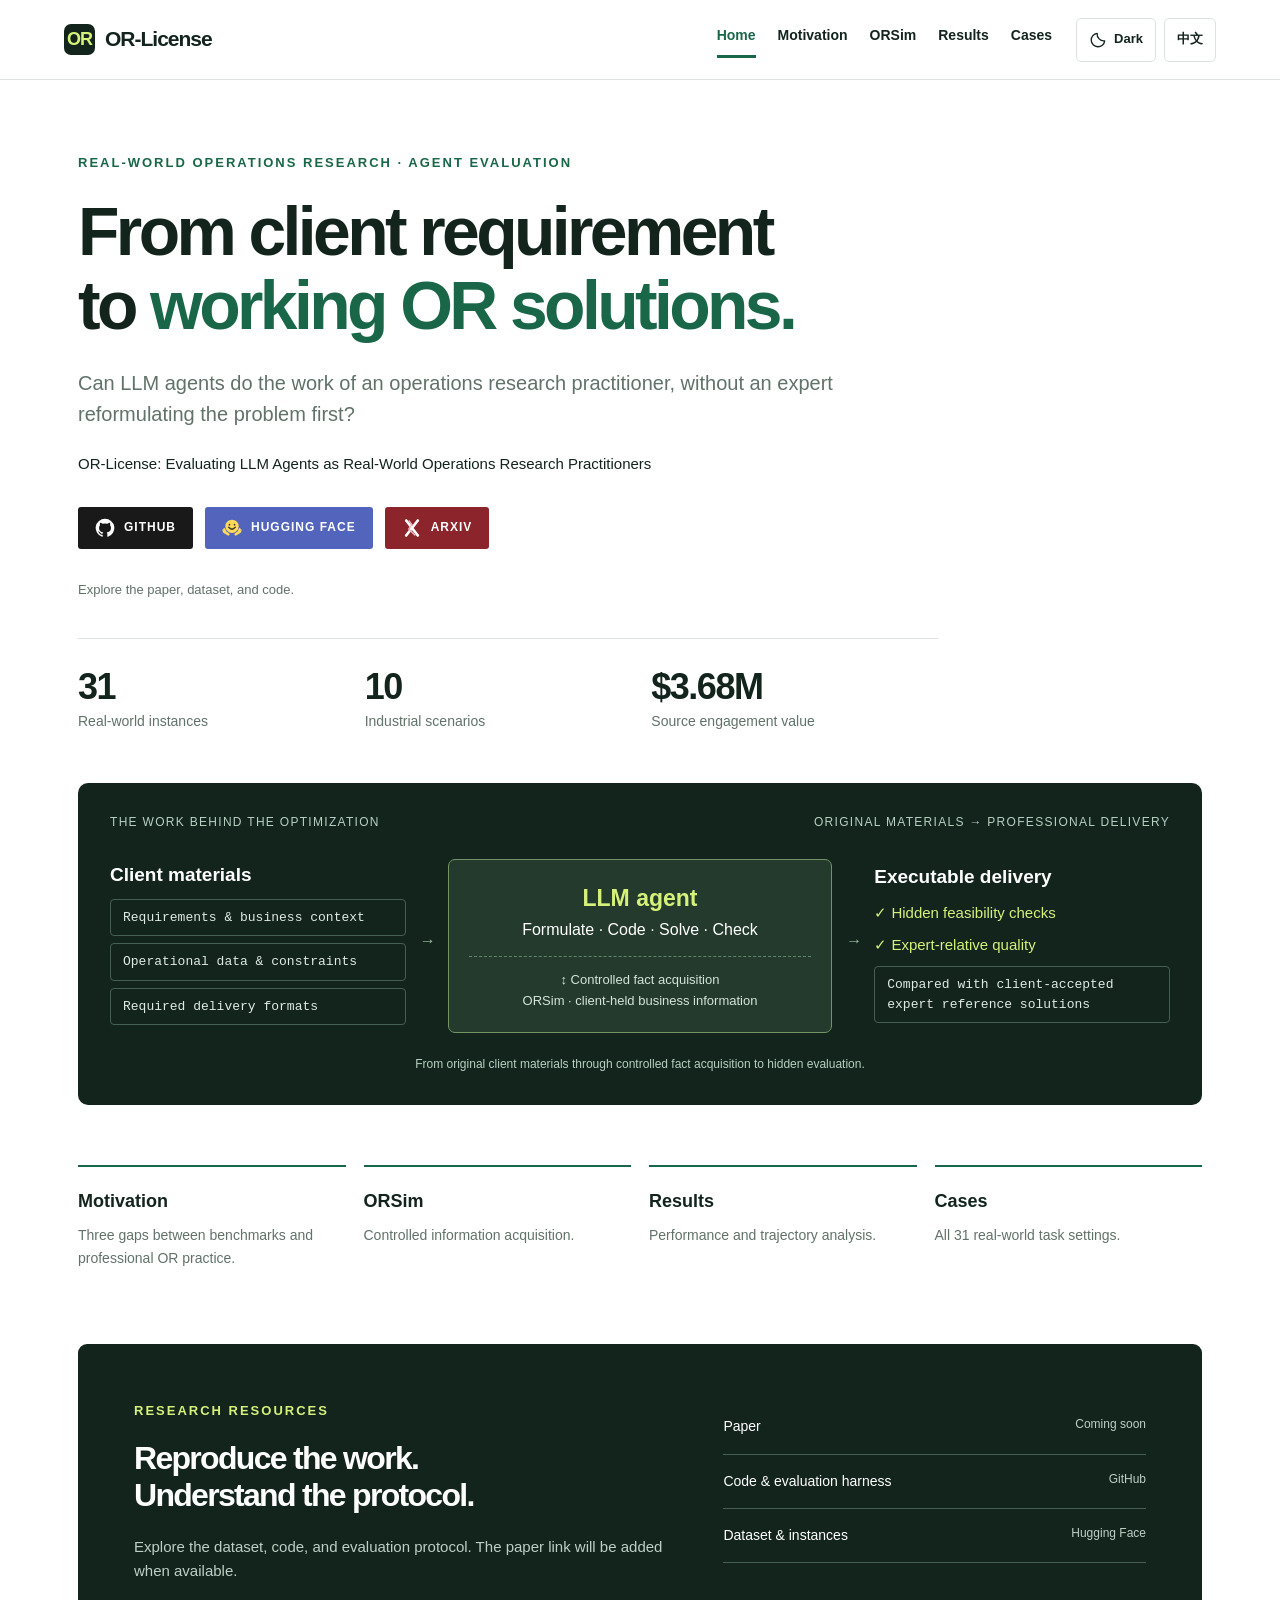
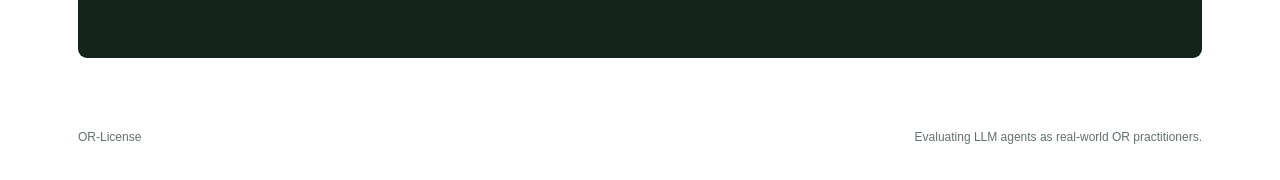
==== commit 1491860a: "Link arXiv badge to OR-License paper" ====
--- a/index.html
+++ b/index.html
@@ -5,5 +5,5 @@
 </style><style>header{gap:20px}nav{gap:22px}nav a[aria-current=page]{color:var(--green);box-shadow:0 3px var(--green);padding-bottom:7px}header .draft{white-space:nowrap}.page-intro{padding:42px 0 0}.page-intro .eyebrow{margin-bottom:8px}.section:first-child{border-top:0}.page-jump{display:flex;justify-content:space-between;gap:20px;padding:30px 0 46px;border-top:1px solid var(--line);font-size:14px;font-weight:600}.page-jump a:hover{color:var(--green)}.chart-section{padding:48px 0;border-top:1px solid var(--line)}.chart-frame{overflow-x:auto;padding:20px 0}.chart-frame svg{width:100%;min-width:700px;height:auto;display:block}.chart-caption{font-size:14px;color:var(--muted);max-width:900px}.chart-notice{background:var(--soft);border-left:3px solid var(--green);padding:14px 18px;margin-top:16px;font-size:14px}.chart-legend{display:flex;gap:16px;flex-wrap:wrap;font-size:13px;margin-top:14px}.legend-dot{display:inline-block;width:10px;height:10px;margin-right:6px}.chart-tabs{margin:20px 0}.chart-tabs button{border:1px solid var(--line);padding:8px 15px;background:white;margin:0 7px 7px 0;font-size:14px;border-radius:4px}.chart-tabs button[aria-pressed=true]{background:var(--ink);color:white}.home-pages{display:grid;grid-template-columns:repeat(4,1fr);gap:18px;margin:0 0 54px}.home-pages a{padding:20px 0;border-top:2px solid var(--green)}.home-pages b{font-size:18px}.home-pages p{font-size:14px;color:var(--muted);margin:8px 0 0}@media(max-width:760px){header{height:auto;min-height:92px;padding:14px 20px;flex-wrap:wrap;gap:12px}header .brand{width:100%;font-size:19px}nav{width:100%;gap:0;justify-content:space-between}nav a:nth-child(2){display:inline}.home-pages{grid-template-columns:1fr 1fr}.page-jump{font-size:13px}.chart-section{padding:35px 0}.chart-frame svg{min-width:680px}}</style><style>[hidden]{display:none!important}.analysis-tabs{display:flex;gap:8px;flex-wrap:wrap;margin-bottom:32px}.analysis-tabs button{padding:10px 16px;background:#fff;border:1px solid var(--line);border-radius:4px;font-size:14px;color:var(--ink)}.analysis-tabs button[aria-selected=true]{background:var(--ink);color:white}.analysis-tabs button:focus-visible{outline:3px solid #376ef4;outline-offset:3px}[role=tabpanel]{min-width:0}@media(max-width:760px){.analysis-tabs{gap:7px}.analysis-tabs button{font-size:13px;padding:9px 12px}}</style><style>/* Scoped styles for OR-License paper redraws. No external dependencies. */
 .or-chart{color:#13241d;background:#fff;border:1px solid #dce6de;border-radius:18px;padding:clamp(18px,3vw,32px);margin:0 0 24px;font-family:inherit;min-width:0}
 .or-chart *{box-sizing:border-box}.or-chart figcaption{margin:0 0 20px}.or-chart .or-chart-kicker{display:block;color:#196748;font-size:12px;font-weight:750;letter-spacing:.12em;text-transform:uppercase;margin-bottom:8px}.or-chart h3{font:inherit;font-size:clamp(22px,2.5vw,30px);font-weight:650;line-height:1.15;letter-spacing:-.03em;margin:0 0 9px}.or-chart .or-chart-summary{font-size:15px;line-height:1.6;color:#617269;max-width:78ch;margin:0}.or-chart .or-chart-scroll{width:100%;overflow-x:auto;overscroll-behavior-x:contain;border-radius:4px}.or-chart svg{display:block;width:100%;min-width:880px;height:auto;font-family:Arial,Helvetica,sans-serif}.or-chart .or-chart-scroll:focus-visible,.or-chart summary:focus-visible{outline:3px solid #196748;outline-offset:5px}.or-chart .or-chart-note{font-size:13px;line-height:1.6;color:#617269;margin:15px 0 0}.or-chart .or-chart-note strong{font-weight:650;color:#196748}.or-chart .or-chart-legend{list-style:none;display:grid;grid-template-columns:repeat(3,minmax(0,1fr));gap:10px 18px;padding:0;margin:0 0 18px;font-size:13px;line-height:1.4}.or-chart .or-chart-legend li{display:flex;align-items:flex-start;gap:8px}.or-chart .or-chart-swatch{display:inline-block;width:13px;height:13px;flex:none;border:1px solid #13241d22;border-radius:3px;margin-top:2px}.or-chart details{border-top:1px solid #dce6de;margin-top:20px;padding-top:15px}.or-chart summary{font-size:13px;font-weight:650;color:#196748;cursor:pointer;width:fit-content}.or-chart .or-chart-table-scroll{overflow-x:auto;margin-top:14px}.or-chart table{border-collapse:collapse;font-size:12px;width:100%;min-width:720px;font-variant-numeric:tabular-nums}.or-chart th,.or-chart td{padding:10px 12px;border-bottom:1px solid #e6ece7;text-align:right;white-space:nowrap}.or-chart th{font-weight:650;background:#f3f6f4}.or-chart th:first-child,.or-chart td:first-child{text-align:left}.or-chart caption{text-align:left;color:#617269;margin-bottom:10px;font-size:12px}.or-chart a{color:#196748;text-underline-offset:3px}.or-chart .or-chart-note + .or-chart-note{margin-top:7px}@media(max-width:640px){.or-chart .or-chart-legend{grid-template-columns:repeat(2,minmax(0,1fr));font-size:12px}.or-chart{border-radius:12px}.or-chart .or-chart-note{font-size:12px}}
-</style><style>.or-chart{border-radius:8px}.chart-touch-note{display:none}@media(max-width:760px){.chart-touch-note{display:block;font-size:13px;color:var(--muted);margin-bottom:18px}}</style><link rel="stylesheet" href="assets/theme.css"><script src="assets/i18n-zh.js" defer></script><script src="assets/i18n.js" defer></script></head><body><header><a class="brand" href="index.html"><span class="brand-mark">OR</span>OR-License</a><nav aria-label="Main navigation"><a href="index.html" aria-current="page">Home</a><a href="motivation.html">Motivation</a><a href="orsim.html">ORSim</a><a href="results.html">Results</a><a href="cases.html">Cases</a></nav><div class="header-controls" translate="no"><button class="theme-toggle" type="button" aria-label="Switch to dark mode" aria-pressed="false" title="Switch to dark mode"><svg class="theme-icon-moon" viewBox="0 0 24 24" width="18" height="18" fill="none" stroke="currentColor" stroke-width="1.8" stroke-linecap="round" stroke-linejoin="round" aria-hidden="true"><path d="M20.9 13.1A9 9 0 0 1 10.9 3.1a9 9 0 1 0 10 10Z"/></svg><svg class="theme-icon-sun" viewBox="0 0 24 24" width="18" height="18" fill="none" stroke="currentColor" stroke-width="1.8" stroke-linecap="round" aria-hidden="true"><circle cx="12" cy="12" r="4"/><path d="M12 2v2m0 16v2M2 12h2m16 0h2M4.9 4.9l1.4 1.4m11.4 11.4 1.4 1.4M4.9 19.1l1.4-1.4M17.7 6.3l1.4-1.4"/></svg><span class="theme-label">Dark</span></button><button class="language-toggle" type="button" lang="zh-CN" aria-label="切换到中文版" title="切换到中文版">中文</button></div></header><main><div class="wrap"><section class="hero"><div class="eyebrow">Real-world operations research · Agent evaluation</div><h1>From client requirement<br>to <span>working OR solutions.</span></h1><p class="hero-intro">Can LLM agents do the work of an operations research practitioner, without an expert reformulating the problem first?</p><p class="paper-title">OR-License: Evaluating LLM Agents as Real-World Operations Research Practitioners</p><div class="actions" aria-label="Research resource badges"><a class="resource-badge github" href="https://github.com/NineAbyss/OR-License" target="_blank" rel="noopener noreferrer"><svg viewBox="0 0 24 24" fill="currentColor" aria-hidden="true"><path d="M12 .8a11.2 11.2 0 0 0-3.54 21.82c.56.1.76-.24.76-.54v-2.09c-3.11.68-3.77-1.32-3.77-1.32-.51-1.29-1.25-1.64-1.25-1.64-1.02-.7.08-.68.08-.68 1.13.08 1.72 1.16 1.72 1.16 1 .1.78 2.21 3.27 1.17.1-.73.39-1.22.71-1.5-2.48-.28-5.1-1.24-5.1-5.54 0-1.22.44-2.22 1.15-3-.12-.28-.5-1.42.11-2.96 0 0 .94-.3 3.08 1.15a10.7 10.7 0 0 1 5.6 0c2.13-1.45 3.07-1.15 3.07-1.15.61 1.54.23 2.68.11 2.97.72.77 1.15 1.77 1.15 2.99 0 4.31-2.62 5.25-5.12 5.53.4.35.76 1.03.76 2.08v2.83c0 .3.2.65.77.54A11.2 11.2 0 0 0 12 .8Z"/></svg><span>GitHub</span></a><a class="resource-badge hf" href="https://huggingface.co/datasets/OR-License/OR-License" target="_blank" rel="noopener noreferrer"><svg viewBox="0 0 24 24" aria-hidden="true"><path fill="#ffd85c" d="M12 2a8 8 0 1 0 0 16 8 8 0 0 0 0-16Z"/><circle cx="9" cy="8" r="1" fill="#332d26"/><circle cx="15" cy="8" r="1" fill="#332d26"/><path d="M8 11q4 5 8 0" fill="none" stroke="#332d26" stroke-width="1.6" stroke-linecap="round"/><path d="M2 14c-2-2-2 2 0 4l5 3c2 1 3-2 1-3l-3-2-1-3c-1-2-3-1-2 1Zm20 0c2-2 2 2 0 4l-5 3c-2 1-3-2-1-3l3-2 1-3c1-2 3-1 2 1Z" fill="#ffd85c"/></svg><span>Hugging Face</span></a><button class="resource-badge arxiv" type="button" disabled aria-describedby="resource-status"><svg viewBox="0 0 24 24" aria-hidden="true"><path d="m5 3 14 18M19 3 5 21" fill="none" stroke="currentColor" stroke-width="3.2" stroke-linecap="round"/><path d="m8 3 4 5-4 5 8 8" fill="none" stroke="#f1b9bc" stroke-width="1.6"/></svg><span>arXiv</span></button></div><p class="subtle" id="resource-status">Explore the dataset and code. Paper link coming soon.</p><div class="stats"><div class="stat"><b>31</b><span>Real-world instances</span></div><div class="stat"><b>10</b><span>Industrial scenarios</span></div><div class="stat"><b>$3.68M</b><span>Source engagement value</span></div></div>
+</style><style>.or-chart{border-radius:8px}.chart-touch-note{display:none}@media(max-width:760px){.chart-touch-note{display:block;font-size:13px;color:var(--muted);margin-bottom:18px}}</style><link rel="stylesheet" href="assets/theme.css"><script src="assets/i18n-zh.js?v=20261020-arxiv" defer></script><script src="assets/i18n.js" defer></script></head><body><header><a class="brand" href="index.html"><span class="brand-mark">OR</span>OR-License</a><nav aria-label="Main navigation"><a href="index.html" aria-current="page">Home</a><a href="motivation.html">Motivation</a><a href="orsim.html">ORSim</a><a href="results.html">Results</a><a href="cases.html">Cases</a></nav><div class="header-controls" translate="no"><button class="theme-toggle" type="button" aria-label="Switch to dark mode" aria-pressed="false" title="Switch to dark mode"><svg class="theme-icon-moon" viewBox="0 0 24 24" width="18" height="18" fill="none" stroke="currentColor" stroke-width="1.8" stroke-linecap="round" stroke-linejoin="round" aria-hidden="true"><path d="M20.9 13.1A9 9 0 0 1 10.9 3.1a9 9 0 1 0 10 10Z"/></svg><svg class="theme-icon-sun" viewBox="0 0 24 24" width="18" height="18" fill="none" stroke="currentColor" stroke-width="1.8" stroke-linecap="round" aria-hidden="true"><circle cx="12" cy="12" r="4"/><path d="M12 2v2m0 16v2M2 12h2m16 0h2M4.9 4.9l1.4 1.4m11.4 11.4 1.4 1.4M4.9 19.1l1.4-1.4M17.7 6.3l1.4-1.4"/></svg><span class="theme-label">Dark</span></button><button class="language-toggle" type="button" lang="zh-CN" aria-label="切换到中文版" title="切换到中文版">中文</button></div></header><main><div class="wrap"><section class="hero"><div class="eyebrow">Real-world operations research · Agent evaluation</div><h1>From client requirement<br>to <span>working OR solutions.</span></h1><p class="hero-intro">Can LLM agents do the work of an operations research practitioner, without an expert reformulating the problem first?</p><p class="paper-title">OR-License: Evaluating LLM Agents as Real-World Operations Research Practitioners</p><div class="actions" aria-label="Research resource badges"><a class="resource-badge github" href="https://github.com/NineAbyss/OR-License" target="_blank" rel="noopener noreferrer"><svg viewBox="0 0 24 24" fill="currentColor" aria-hidden="true"><path d="M12 .8a11.2 11.2 0 0 0-3.54 21.82c.56.1.76-.24.76-.54v-2.09c-3.11.68-3.77-1.32-3.77-1.32-.51-1.29-1.25-1.64-1.25-1.64-1.02-.7.08-.68.08-.68 1.13.08 1.72 1.16 1.72 1.16 1 .1.78 2.21 3.27 1.17.1-.73.39-1.22.71-1.5-2.48-.28-5.1-1.24-5.1-5.54 0-1.22.44-2.22 1.15-3-.12-.28-.5-1.42.11-2.96 0 0 .94-.3 3.08 1.15a10.7 10.7 0 0 1 5.6 0c2.13-1.45 3.07-1.15 3.07-1.15.61 1.54.23 2.68.11 2.97.72.77 1.15 1.77 1.15 2.99 0 4.31-2.62 5.25-5.12 5.53.4.35.76 1.03.76 2.08v2.83c0 .3.2.65.77.54A11.2 11.2 0 0 0 12 .8Z"/></svg><span>GitHub</span></a><a class="resource-badge hf" href="https://huggingface.co/datasets/OR-License/OR-License" target="_blank" rel="noopener noreferrer"><svg viewBox="0 0 24 24" aria-hidden="true"><path fill="#ffd85c" d="M12 2a8 8 0 1 0 0 16 8 8 0 0 0 0-16Z"/><circle cx="9" cy="8" r="1" fill="#332d26"/><circle cx="15" cy="8" r="1" fill="#332d26"/><path d="M8 11q4 5 8 0" fill="none" stroke="#332d26" stroke-width="1.6" stroke-linecap="round"/><path d="M2 14c-2-2-2 2 0 4l5 3c2 1 3-2 1-3l-3-2-1-3c-1-2-3-1-2 1Zm20 0c2-2 2 2 0 4l-5 3c-2 1-3-2-1-3l3-2 1-3c1-2 3-1 2 1Z" fill="#ffd85c"/></svg><span>Hugging Face</span></a><a class="resource-badge arxiv" href="https://arxiv.org/abs/2610.24087" target="_blank" rel="noopener noreferrer"><svg viewBox="0 0 24 24" aria-hidden="true"><path d="m5 3 14 18M19 3 5 21" fill="none" stroke="currentColor" stroke-width="3.2" stroke-linecap="round"/><path d="m8 3 4 5-4 5 8 8" fill="none" stroke="#f1b9bc" stroke-width="1.6"/></svg><span>arXiv</span></a></div><p class="subtle" id="resource-status">Explore the paper, dataset, and code.</p><div class="stats"><div class="stat"><b>31</b><span>Real-world instances</span></div><div class="stat"><b>10</b><span>Industrial scenarios</span></div><div class="stat"><b>$3.68M</b><span>Source engagement value</span></div></div>
 <div class="hero-visual" aria-label="Benchmark flow: original client materials, agent interacting with ORSim, and hidden delivery evaluation"><div class="visual-top"><span>The work behind the optimization</span><span>Original materials → professional delivery</span></div><div class="pipeline"><div class="stage"><p class="stage-title">Client materials</p><div class="file">Requirements & business context</div><div class="file">Operational data & constraints</div><div class="file">Required delivery formats</div></div><div class="stage"><div class="agent"><b>LLM agent</b><div>Formulate · Code · Solve · Check</div><div class="loop">↕ Controlled fact acquisition<br>ORSim · client-held business information</div></div></div><div class="stage"><p class="stage-title">Executable delivery</p><div class="check">✓ Hidden feasibility checks</div><div class="check">✓ Expert-relative quality</div><div class="file">Compared with client-accepted<br>expert reference solutions</div></div></div><p class="visual-caption">From original client materials through controlled fact acquisition to hidden evaluation.</p></div></section><div class="home-pages"><a href="motivation.html"><b>Motivation</b><p>Three gaps between benchmarks and professional OR practice.</p></a><a href="orsim.html"><b>ORSim</b><p>Controlled information acquisition.</p></a><a href="results.html"><b>Results</b><p>Performance and trajectory analysis.</p></a><a href="cases.html"><b>Cases</b><p>All 31 real-world task settings.</p></a></div><section class="closing"><div><div class="eyebrow" style="color:var(--lime);margin-bottom:18px">Research resources</div><h2>Reproduce the work.<br>Understand the protocol.</h2><p>Explore the dataset, code, and evaluation protocol. The paper link will be added when available.</p></div><div><div class="resource"><span>Paper</span><span>Coming soon</span></div><a class="resource" href="https://github.com/NineAbyss/OR-License" target="_blank" rel="noopener noreferrer"><span>Code &amp; evaluation harness</span><span>GitHub</span></a><a class="resource" href="https://huggingface.co/datasets/OR-License/OR-License" target="_blank" rel="noopener noreferrer"><span>Dataset &amp; instances</span><span>Hugging Face</span></a></div></section></div></main><div class="wrap"><footer class="footer"><span>OR-License</span><span>Evaluating LLM agents as real-world OR practitioners.</span></footer></div></body></html>
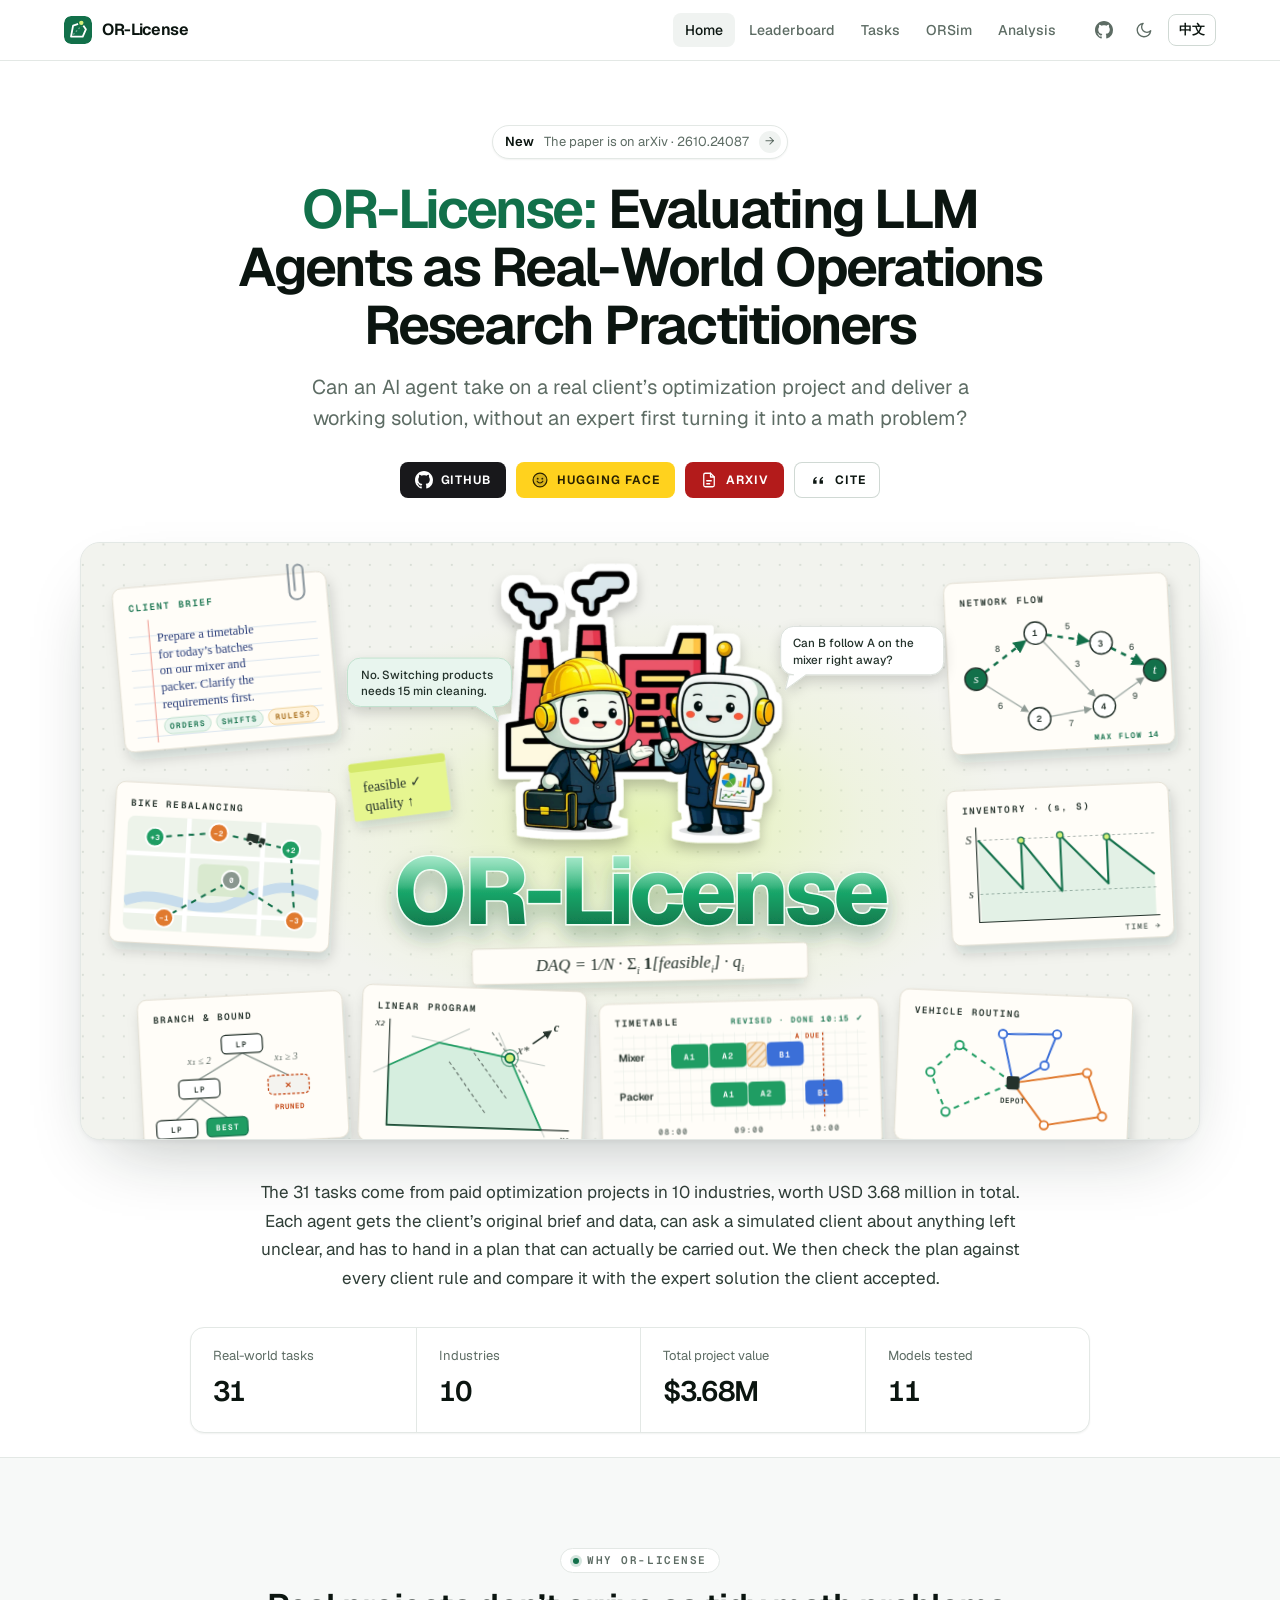
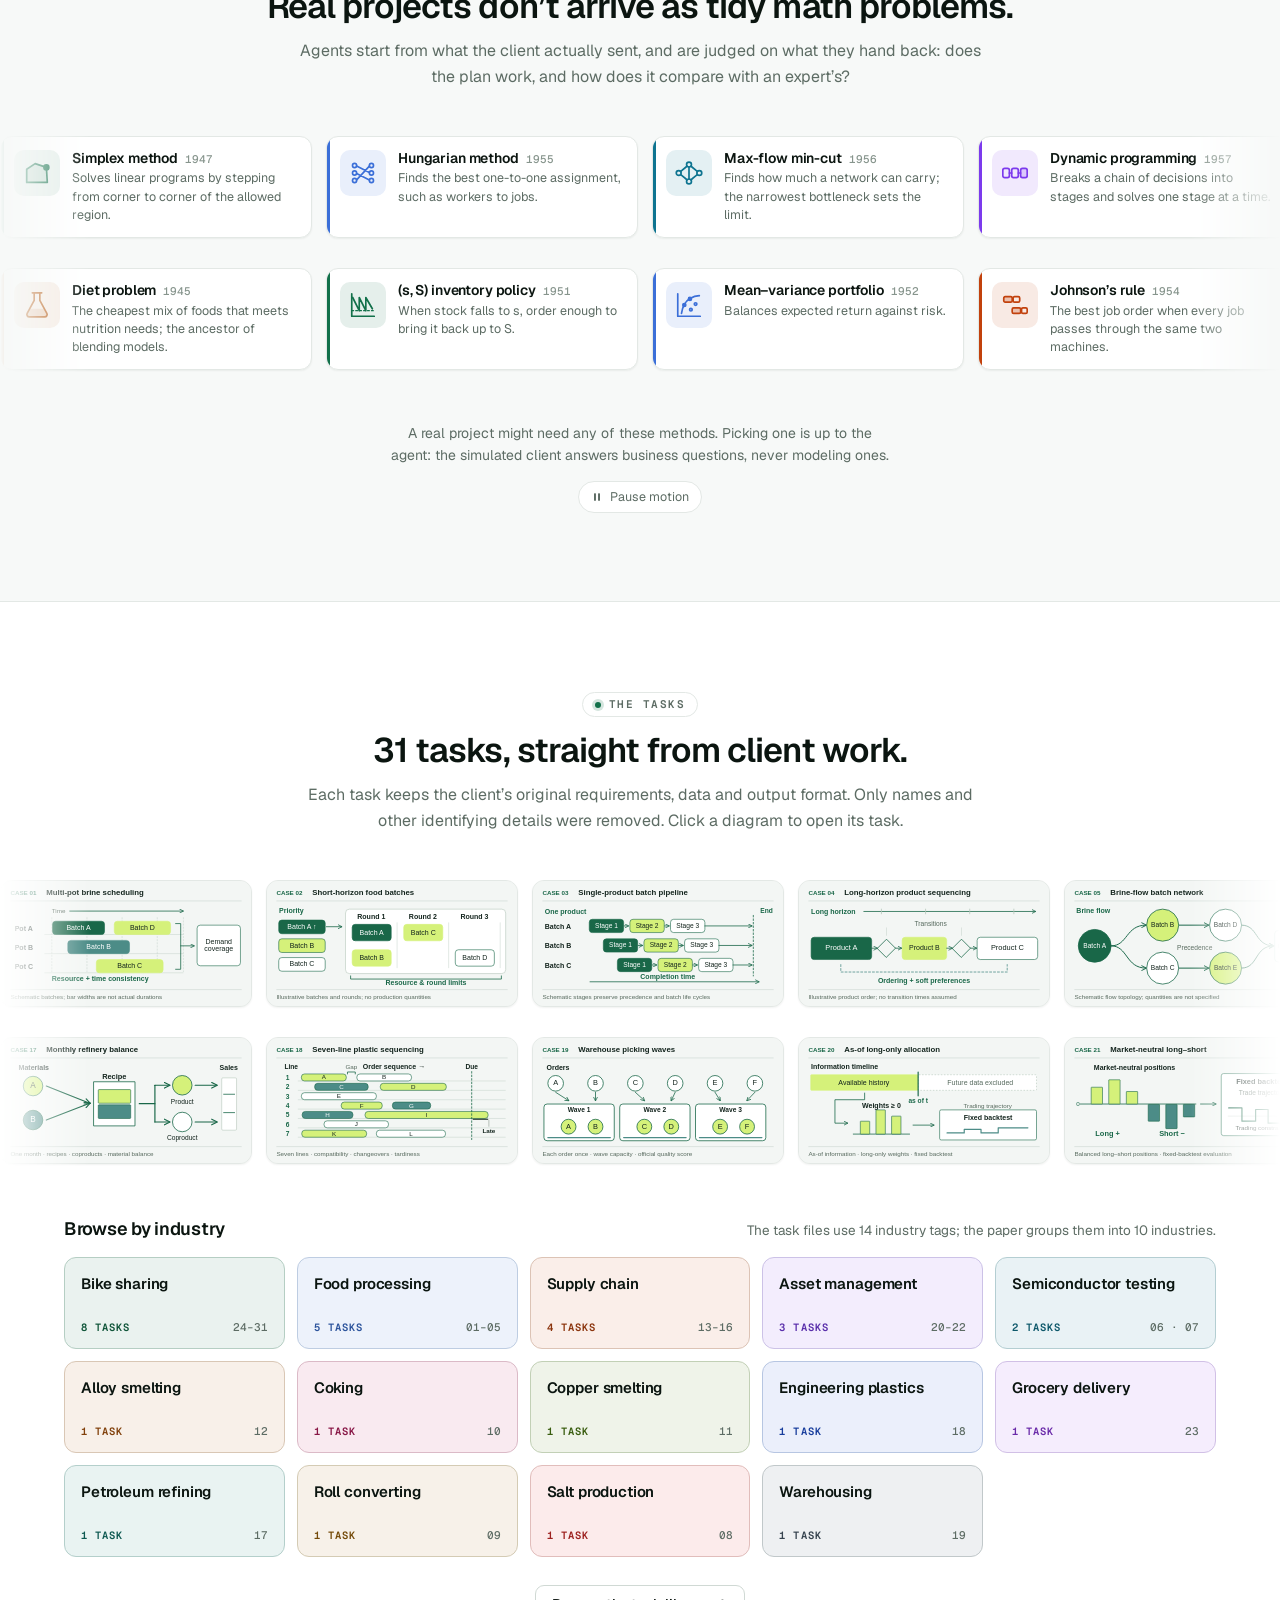
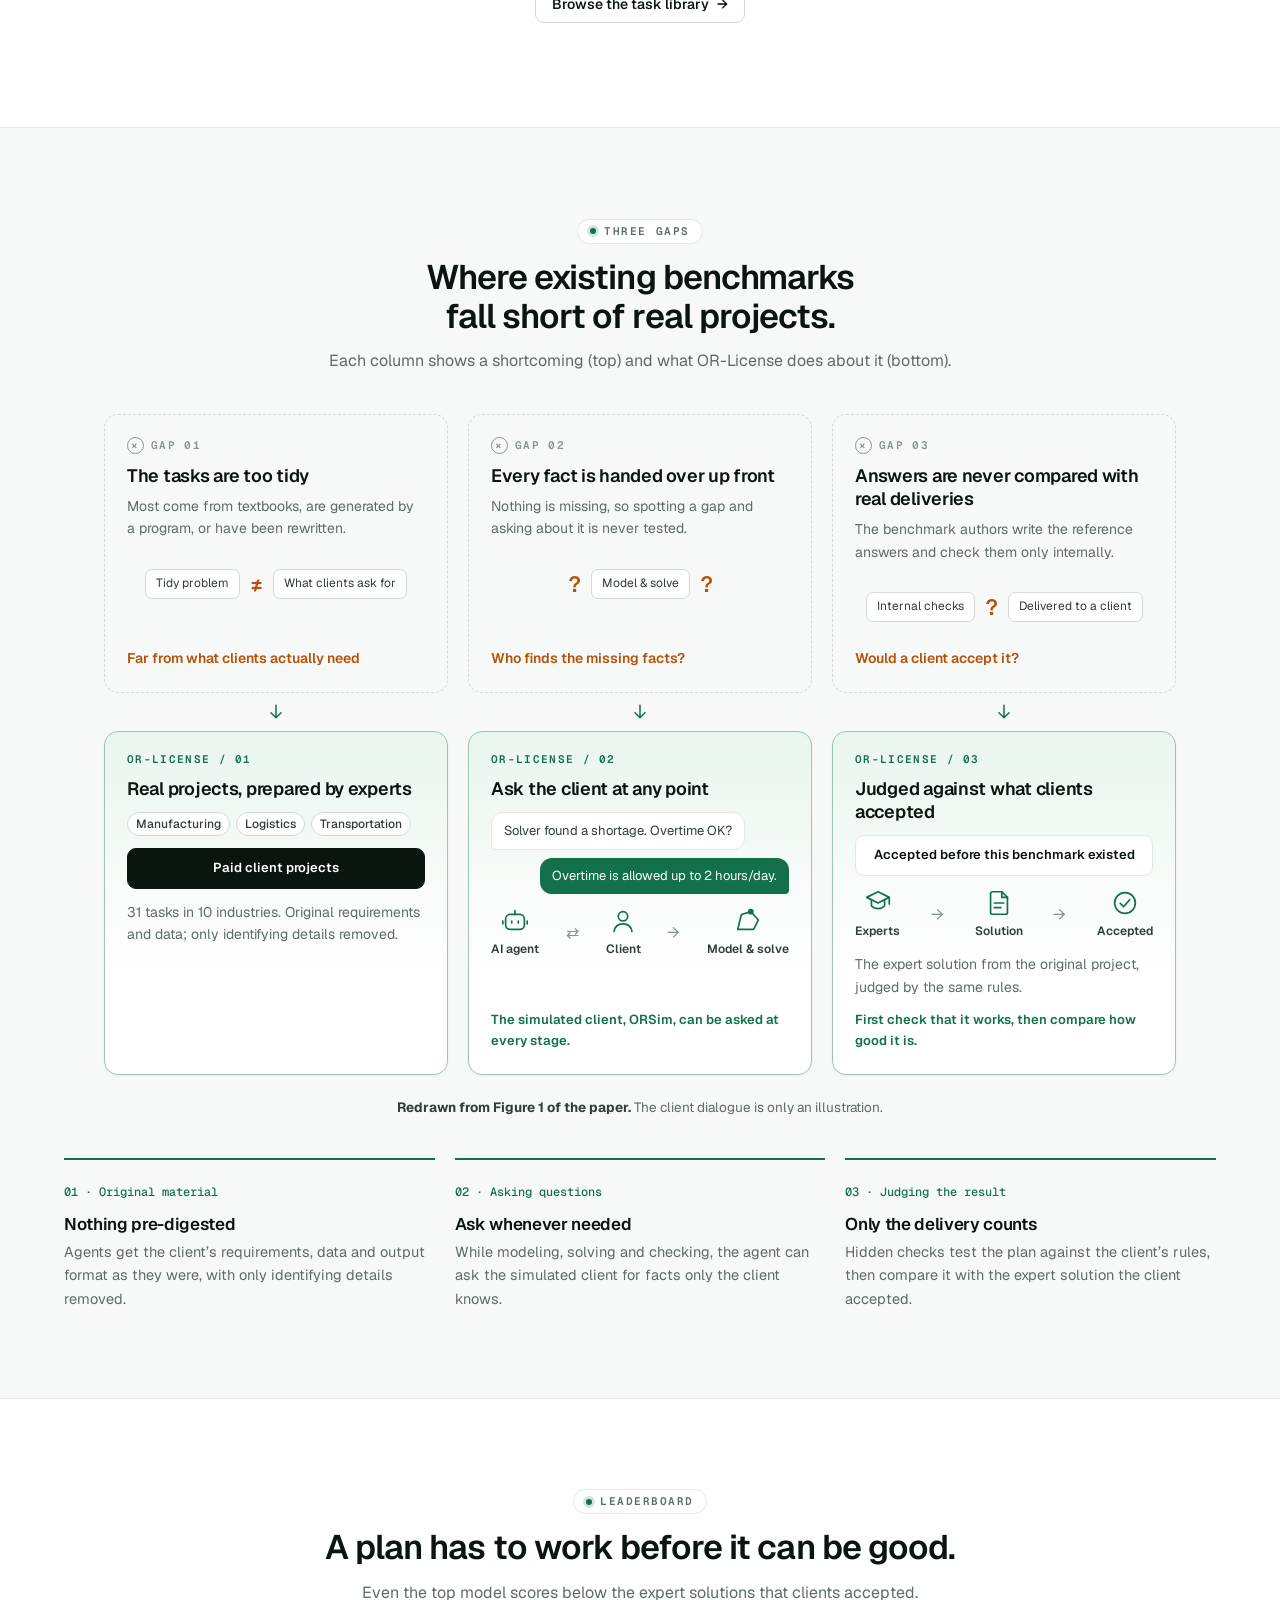
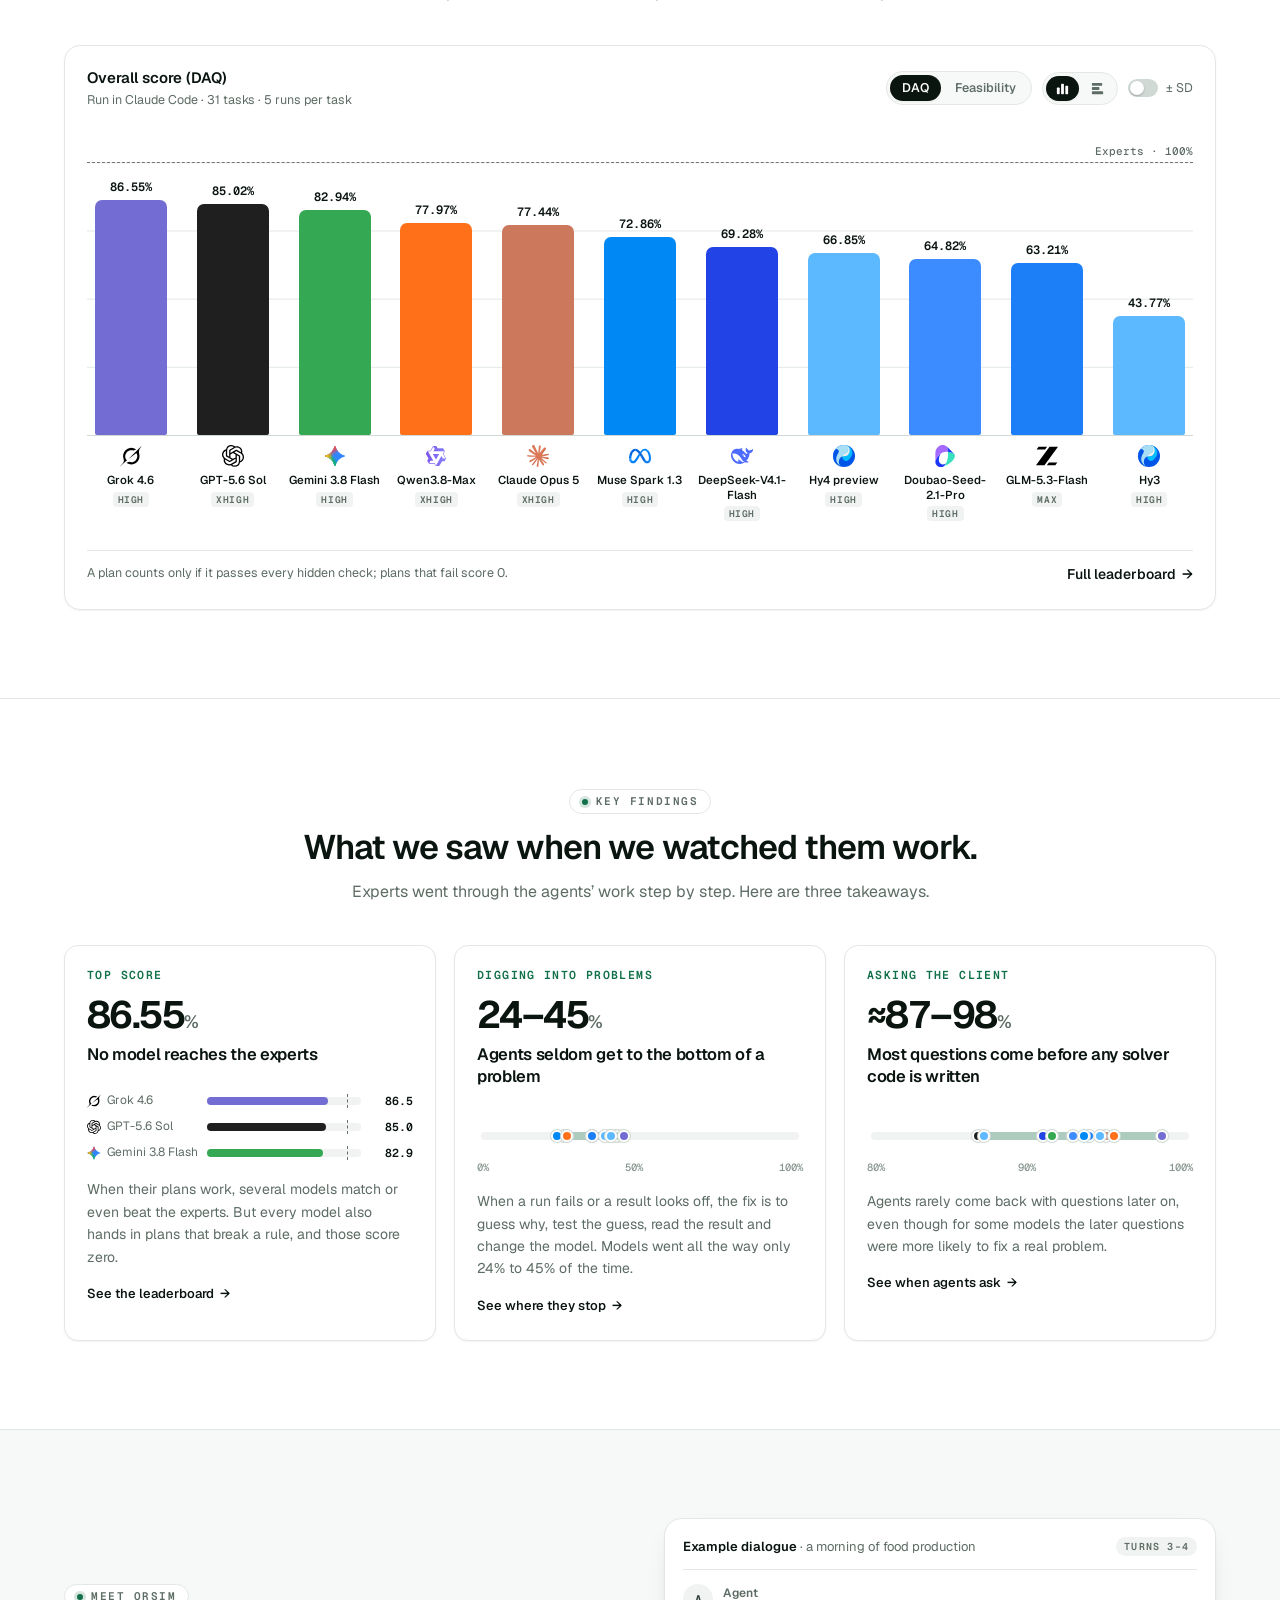
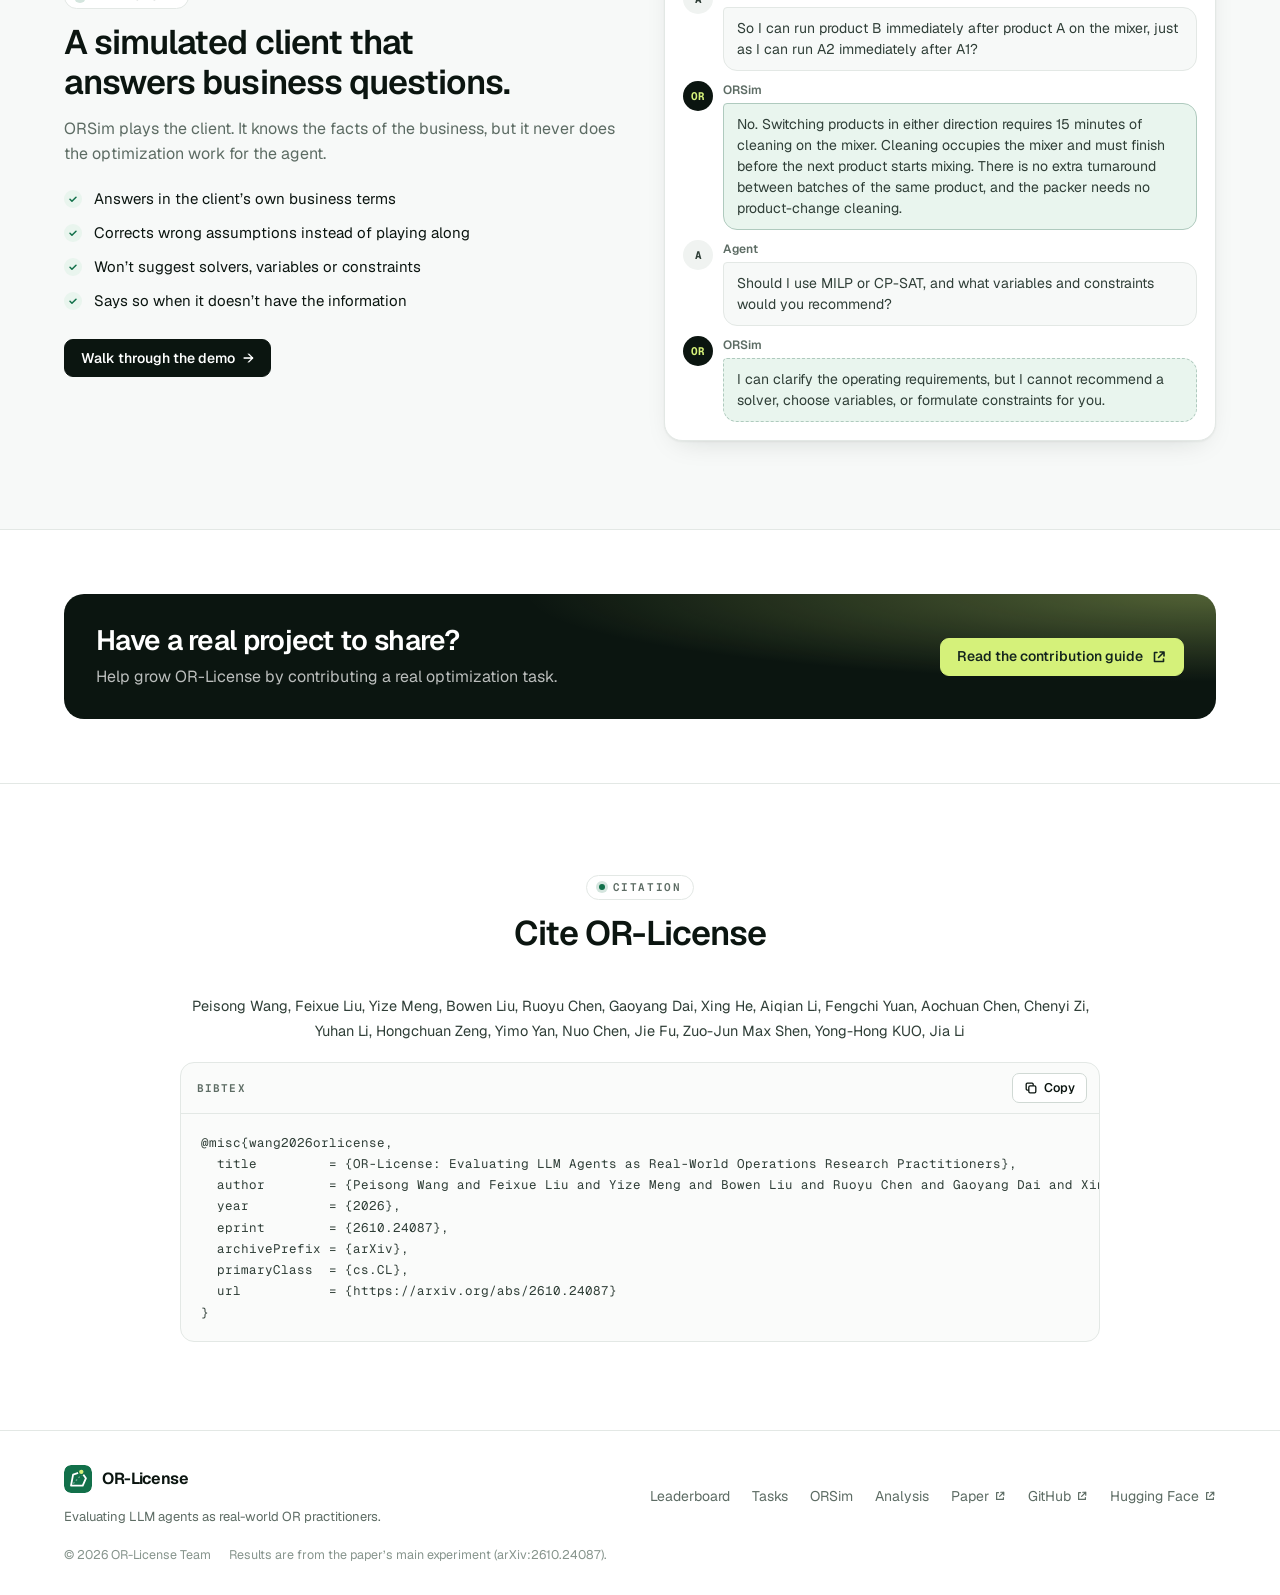
==== commit 5108f3da: "Redesign the site and rewrite its copy in plain language - Rebuild the home page and add leaderboard" ====
--- a/index.html
+++ b/index.html
@@ -1,9 +1,1217 @@
-<!doctype html><html lang="en"><head><meta charset="utf-8"><meta name="viewport" content="width=device-width,initial-scale=1"><meta http-equiv="Content-Security-Policy" content="default-src 'self'; style-src 'self' 'unsafe-inline'; script-src 'self' 'unsafe-inline'; img-src 'self' data:; font-src 'self'; connect-src 'self'; form-action 'none'; base-uri 'self'; object-src 'none'"><script src="assets/theme.js"></script><title>Home · OR-License</title><link rel="canonical" href="https://www.or-license.com/"><meta name="description" content="OR-License evaluates LLM agents as real-world operations research practitioners across 31 industrial tasks, from original client materials to feasible, expert-relative solutions."><link rel="icon" type="image/svg+xml" href="assets/favicon.svg?v=20261008b"><style>:root{--ink:#13241d;--muted:#617269;--green:#196748;--lime:#d5f17a;--line:#dce3de;--paper:#fff;--soft:#f3f6f4}*{box-sizing:border-box}html{scroll-behavior:smooth;scroll-padding-top:88px}body{margin:0;color:var(--ink);background:var(--paper);font:16px/1.65 Arial,Helvetica,sans-serif}a{color:inherit;text-decoration:none}button{font:inherit;cursor:pointer}a:focus-visible,button:focus-visible{outline:3px solid #376ef4;outline-offset:4px}header{height:80px;display:flex;align-items:center;justify-content:space-between;border-bottom:1px solid var(--line);padding:0 5%;background:#ffffffed;position:sticky;top:0;z-index:5;backdrop-filter:blur(12px)}.brand{font-size:21px;font-weight:800;letter-spacing:-1px;display:flex;align-items:center;gap:10px}.brand-mark{display:grid;place-items:center;background:var(--ink);color:var(--lime);width:31px;height:31px;font-size:18px;border-radius:7px}nav{display:flex;gap:28px;font-size:14px;font-weight:600}.draft{font-size:12px;letter-spacing:1.4px;text-transform:uppercase;color:var(--muted)}main{overflow:hidden}.wrap{max-width:1220px;margin:auto;padding:0 48px}.hero{padding-top:72px;padding-bottom:60px}.eyebrow{font-size:13px;letter-spacing:2px;text-transform:uppercase;font-weight:700;color:var(--green)}h1{font-size:clamp(40px,5.3vw,70px);line-height:1.08;letter-spacing:-3.6px;margin:22px 0 26px;max-width:1020px;font-weight:700}h1 span{color:var(--green)}.hero-intro{font-size:20px;line-height:1.55;max-width:760px;color:var(--muted)}.paper-title{font-size:15px;margin-top:22px;max-width:760px}.actions{display:flex;gap:12px;flex-wrap:wrap;margin:30px 0}.resource-badge{display:inline-flex;align-items:center;gap:9px;border:0;border-radius:3px;padding:11px 17px;color:#fff;font:700 12px/1.3 Arial,Helvetica,sans-serif;letter-spacing:1px;text-transform:uppercase;white-space:nowrap;cursor:default}.resource-badge svg{width:20px;height:20px;flex:none}.resource-badge.hf{background:#5264bc}.resource-badge.github{background:#191919}.resource-badge.arxiv{background:#8b242b}.btn{border:1px solid var(--line);border-radius:5px;padding:11px 20px;background:white;font-size:14px;font-weight:600}.btn.primary{background:var(--ink);color:white;border-color:var(--ink)}.btn[disabled]{cursor:default;color:#748078;background:#f4f6f4}.subtle{font-size:13px;color:var(--muted)}.stats{display:grid;grid-template-columns:repeat(3,1fr);border-top:1px solid var(--line);padding-top:26px;margin-top:38px;max-width:860px}.stat b{display:block;font-size:36px;line-height:1.2;letter-spacing:-1.5px}.stat span{font-size:14px;color:var(--muted)}.hero-visual{margin-top:48px;background:var(--ink);border-radius:10px;color:white;padding:30px 32px}.visual-top{display:flex;justify-content:space-between;color:#b8d0c1;font-size:12px;letter-spacing:1.3px;text-transform:uppercase}.pipeline{display:grid;grid-template-columns:1fr 1.3fr 1fr;gap:42px;align-items:center;margin:26px 0 10px}.stage{position:relative}.stage:not(:last-child):after{content:'→';position:absolute;right:-30px;top:40%;color:#9bbc9e}.stage-title{font-size:19px;font-weight:700;margin:0 0 8px}.file{border:1px solid #456052;border-radius:4px;margin:7px 0;padding:8px 12px;font:13px/1.5 monospace;color:#dfebe3}.agent{border:1px solid #729462;border-radius:7px;padding:20px;text-align:center;background:#233a2d}.agent b{font-size:23px;color:var(--lime)}.loop{font-size:13px;color:#d4e5d8;margin-top:12px;border-top:1px dashed #62836c;padding-top:12px}.check{color:var(--lime);margin:8px 0;font-size:15px}.visual-caption{color:#b8d0c1;font-size:12px;text-align:center;margin:22px 0 0}.section{padding:80px 0;border-top:1px solid var(--line)}.section-head{display:grid;grid-template-columns:230px 1fr;gap:38px;margin-bottom:36px}.section-number{font-size:13px;color:var(--green);font-weight:700;letter-spacing:1.3px}h2{font-size:38px;line-height:1.17;letter-spacing:-1.7px;margin:0 0 20px}h3{font-size:21px;line-height:1.35;letter-spacing:-.4px;margin:0 0 12px}p{margin:0 0 18px}.lead{font-size:18px;color:var(--muted);max-width:760px}.three{display:grid;grid-template-columns:repeat(3,1fr);gap:30px}.principle{border-top:2px solid var(--green);padding-top:22px}.principle .idx{font:13px monospace;color:var(--green);margin-bottom:16px}.principle p{color:var(--muted);font-size:15px}.tinted{background:var(--soft)}.workflow{display:grid;grid-template-columns:1fr 1fr;gap:48px}.steps{display:flex;flex-direction:column;gap:7px}.step{display:block;text-align:left;border:1px solid transparent;border-bottom-color:var(--line);background:transparent;padding:18px 20px;color:var(--muted)}.step[aria-selected=true]{border-color:var(--green);background:white;color:var(--ink);border-radius:5px}.step b{font-size:18px;margin-left:14px}.step span{font:13px monospace}.detail{padding:30px;border:1px solid var(--line);background:white;border-radius:7px;min-height:320px}.detail-label{font:12px monospace;letter-spacing:1px;color:var(--green);text-transform:uppercase;margin-bottom:20px}.detail p{font-size:17px}.boundary{padding:15px 18px;border-left:3px solid var(--green);background:var(--soft);font-size:14px;color:var(--muted)}.metric-summary{display:grid;grid-template-columns:1.05fr 1fr 1fr;gap:0;border:1px solid var(--line);border-radius:6px;overflow:hidden;margin-bottom:30px}.metric-summary>div{padding:25px;border-right:1px solid var(--line)}.metric-summary>div:last-child{border:0}.metric-summary .highlight{background:var(--ink);color:white}.metric-summary b{font-size:40px;line-height:1.2;letter-spacing:-1.5px;display:block}.metric-summary small{font-size:13px;display:block;margin-top:8px;color:var(--muted)}.metric-summary .highlight small{color:#c3d7c8}.table-top{display:flex;align-items:center;justify-content:space-between;margin:24px 0 16px}.segmented{border:1px solid var(--line);border-radius:5px;padding:3px;display:flex}.segmented button{border:0;background:transparent;padding:7px 16px;font-size:13px;color:var(--muted);border-radius:3px}.segmented button[aria-pressed=true]{background:var(--ink);color:white}.table-scroll{overflow:auto}table{width:100%;border-collapse:collapse;font-size:14px}th{background:var(--soft);font-size:12px;text-transform:uppercase;letter-spacing:.7px;color:var(--muted);text-align:right;padding:14px 18px}th:first-child,td:first-child{text-align:left}td{border-bottom:1px solid var(--line);padding:15px 18px;text-align:right;font-variant-numeric:tabular-nums}tr.best td{background:#f0f6e4}td:first-child{font-weight:600}.bar-cell{position:relative}.bar{position:absolute;bottom:6px;right:18px;height:3px;background:#94b76b;max-width:85%}.note{font-size:13px;color:var(--muted);margin-top:16px}.case-grid{display:grid;grid-template-columns:1fr 1fr;gap:24px}.case{padding:28px;border:1px solid var(--line);border-radius:7px;background:white}.case .tag{display:inline-block;font:12px monospace;color:var(--green);margin-bottom:24px}.case p{color:var(--muted);font-size:15px}.case details{border-top:1px solid var(--line);padding-top:15px}.case summary{font-size:14px;font-weight:600;cursor:pointer}.case details p{margin-top:14px}.metric-defs{display:grid;grid-template-columns:1fr 1fr;gap:35px;margin-top:30px}.metric-defs b{font-size:19px}.metric-defs p{color:var(--muted);font-size:15px}.formula{font:16px/1.8 monospace;padding:18px;background:var(--soft);margin:16px 0}.closing{background:var(--ink);color:white;padding:56px;border-radius:9px;display:grid;grid-template-columns:1.3fr 1fr;gap:40px;margin:0 0 70px}.closing h2{font-size:32px}.closing p{color:#bed0c5;font-size:15px}.resource{padding:15px 0;border-bottom:1px solid #456052;display:flex;justify-content:space-between;font-size:14px}.resource span:last-child{font-size:12px;color:#bed0c5}.footer{display:flex;justify-content:space-between;padding:0 0 32px;color:var(--muted);font-size:12px}.mobile-only{display:none}@media(max-width:760px){header{height:64px;padding:0 20px}.draft{display:none}nav{gap:15px;font-size:12px}nav a:nth-child(2){display:none}.wrap{padding:0 23px}.hero{padding-top:42px;padding-bottom:40px}h1{letter-spacing:-1.8px;font-size:42px}.hero-intro{font-size:18px}.stats{gap:10px}.stat b{font-size:28px}.stat span{font-size:12px}.hero-visual{padding:22px}.pipeline{grid-template-columns:1fr;gap:26px}.stage:not(:last-child):after{display:none}.visual-top span:last-child{display:none}.section{padding:48px 0}.section-head{grid-template-columns:1fr;gap:12px}h2{font-size:31px}.three,.workflow,.case-grid,.metric-defs{grid-template-columns:1fr}.three{gap:22px}.metric-summary{grid-template-columns:1fr}.metric-summary>div{border-right:0;border-bottom:1px solid var(--line)}.table-top{align-items:start;gap:15px;flex-direction:column}.closing{grid-template-columns:1fr;padding:28px;gap:22px}.footer{display:block}.footer span{display:block;margin-top:8px}}@media(prefers-reduced-motion:reduce){html{scroll-behavior:auto}}@media print{header{position:static}.section{break-inside:avoid}body{font-size:13px}.hero{padding-top:20px}.btn{display:none}}
-
-@media(max-width:760px){header{height:auto;min-height:96px;flex-wrap:wrap;gap:12px;padding:15px 20px}nav{width:100%;justify-content:space-between;gap:10px;font-size:12px}nav a:nth-child(2){display:block}}
-a.resource-badge{cursor:pointer}a.resource-badge:hover{filter:brightness(1.1)}
-</style><style>header{gap:20px}nav{gap:22px}nav a[aria-current=page]{color:var(--green);box-shadow:0 3px var(--green);padding-bottom:7px}header .draft{white-space:nowrap}.page-intro{padding:42px 0 0}.page-intro .eyebrow{margin-bottom:8px}.section:first-child{border-top:0}.page-jump{display:flex;justify-content:space-between;gap:20px;padding:30px 0 46px;border-top:1px solid var(--line);font-size:14px;font-weight:600}.page-jump a:hover{color:var(--green)}.chart-section{padding:48px 0;border-top:1px solid var(--line)}.chart-frame{overflow-x:auto;padding:20px 0}.chart-frame svg{width:100%;min-width:700px;height:auto;display:block}.chart-caption{font-size:14px;color:var(--muted);max-width:900px}.chart-notice{background:var(--soft);border-left:3px solid var(--green);padding:14px 18px;margin-top:16px;font-size:14px}.chart-legend{display:flex;gap:16px;flex-wrap:wrap;font-size:13px;margin-top:14px}.legend-dot{display:inline-block;width:10px;height:10px;margin-right:6px}.chart-tabs{margin:20px 0}.chart-tabs button{border:1px solid var(--line);padding:8px 15px;background:white;margin:0 7px 7px 0;font-size:14px;border-radius:4px}.chart-tabs button[aria-pressed=true]{background:var(--ink);color:white}.home-pages{display:grid;grid-template-columns:repeat(4,1fr);gap:18px;margin:0 0 54px}.home-pages a{padding:20px 0;border-top:2px solid var(--green)}.home-pages b{font-size:18px}.home-pages p{font-size:14px;color:var(--muted);margin:8px 0 0}@media(max-width:760px){header{height:auto;min-height:92px;padding:14px 20px;flex-wrap:wrap;gap:12px}header .brand{width:100%;font-size:19px}nav{width:100%;gap:0;justify-content:space-between}nav a:nth-child(2){display:inline}.home-pages{grid-template-columns:1fr 1fr}.page-jump{font-size:13px}.chart-section{padding:35px 0}.chart-frame svg{min-width:680px}}</style><style>[hidden]{display:none!important}.analysis-tabs{display:flex;gap:8px;flex-wrap:wrap;margin-bottom:32px}.analysis-tabs button{padding:10px 16px;background:#fff;border:1px solid var(--line);border-radius:4px;font-size:14px;color:var(--ink)}.analysis-tabs button[aria-selected=true]{background:var(--ink);color:white}.analysis-tabs button:focus-visible{outline:3px solid #376ef4;outline-offset:3px}[role=tabpanel]{min-width:0}@media(max-width:760px){.analysis-tabs{gap:7px}.analysis-tabs button{font-size:13px;padding:9px 12px}}</style><style>/* Scoped styles for OR-License paper redraws. No external dependencies. */
-.or-chart{color:#13241d;background:#fff;border:1px solid #dce6de;border-radius:18px;padding:clamp(18px,3vw,32px);margin:0 0 24px;font-family:inherit;min-width:0}
-.or-chart *{box-sizing:border-box}.or-chart figcaption{margin:0 0 20px}.or-chart .or-chart-kicker{display:block;color:#196748;font-size:12px;font-weight:750;letter-spacing:.12em;text-transform:uppercase;margin-bottom:8px}.or-chart h3{font:inherit;font-size:clamp(22px,2.5vw,30px);font-weight:650;line-height:1.15;letter-spacing:-.03em;margin:0 0 9px}.or-chart .or-chart-summary{font-size:15px;line-height:1.6;color:#617269;max-width:78ch;margin:0}.or-chart .or-chart-scroll{width:100%;overflow-x:auto;overscroll-behavior-x:contain;border-radius:4px}.or-chart svg{display:block;width:100%;min-width:880px;height:auto;font-family:Arial,Helvetica,sans-serif}.or-chart .or-chart-scroll:focus-visible,.or-chart summary:focus-visible{outline:3px solid #196748;outline-offset:5px}.or-chart .or-chart-note{font-size:13px;line-height:1.6;color:#617269;margin:15px 0 0}.or-chart .or-chart-note strong{font-weight:650;color:#196748}.or-chart .or-chart-legend{list-style:none;display:grid;grid-template-columns:repeat(3,minmax(0,1fr));gap:10px 18px;padding:0;margin:0 0 18px;font-size:13px;line-height:1.4}.or-chart .or-chart-legend li{display:flex;align-items:flex-start;gap:8px}.or-chart .or-chart-swatch{display:inline-block;width:13px;height:13px;flex:none;border:1px solid #13241d22;border-radius:3px;margin-top:2px}.or-chart details{border-top:1px solid #dce6de;margin-top:20px;padding-top:15px}.or-chart summary{font-size:13px;font-weight:650;color:#196748;cursor:pointer;width:fit-content}.or-chart .or-chart-table-scroll{overflow-x:auto;margin-top:14px}.or-chart table{border-collapse:collapse;font-size:12px;width:100%;min-width:720px;font-variant-numeric:tabular-nums}.or-chart th,.or-chart td{padding:10px 12px;border-bottom:1px solid #e6ece7;text-align:right;white-space:nowrap}.or-chart th{font-weight:650;background:#f3f6f4}.or-chart th:first-child,.or-chart td:first-child{text-align:left}.or-chart caption{text-align:left;color:#617269;margin-bottom:10px;font-size:12px}.or-chart a{color:#196748;text-underline-offset:3px}.or-chart .or-chart-note + .or-chart-note{margin-top:7px}@media(max-width:640px){.or-chart .or-chart-legend{grid-template-columns:repeat(2,minmax(0,1fr));font-size:12px}.or-chart{border-radius:12px}.or-chart .or-chart-note{font-size:12px}}
-</style><style>.or-chart{border-radius:8px}.chart-touch-note{display:none}@media(max-width:760px){.chart-touch-note{display:block;font-size:13px;color:var(--muted);margin-bottom:18px}}</style><link rel="stylesheet" href="assets/theme.css"><script src="assets/i18n-zh.js?v=20261020-arxiv" defer></script><script src="assets/i18n.js" defer></script></head><body><header><a class="brand" href="index.html"><span class="brand-mark">OR</span>OR-License</a><nav aria-label="Main navigation"><a href="index.html" aria-current="page">Home</a><a href="motivation.html">Motivation</a><a href="orsim.html">ORSim</a><a href="results.html">Results</a><a href="cases.html">Cases</a></nav><div class="header-controls" translate="no"><button class="theme-toggle" type="button" aria-label="Switch to dark mode" aria-pressed="false" title="Switch to dark mode"><svg class="theme-icon-moon" viewBox="0 0 24 24" width="18" height="18" fill="none" stroke="currentColor" stroke-width="1.8" stroke-linecap="round" stroke-linejoin="round" aria-hidden="true"><path d="M20.9 13.1A9 9 0 0 1 10.9 3.1a9 9 0 1 0 10 10Z"/></svg><svg class="theme-icon-sun" viewBox="0 0 24 24" width="18" height="18" fill="none" stroke="currentColor" stroke-width="1.8" stroke-linecap="round" aria-hidden="true"><circle cx="12" cy="12" r="4"/><path d="M12 2v2m0 16v2M2 12h2m16 0h2M4.9 4.9l1.4 1.4m11.4 11.4 1.4 1.4M4.9 19.1l1.4-1.4M17.7 6.3l1.4-1.4"/></svg><span class="theme-label">Dark</span></button><button class="language-toggle" type="button" lang="zh-CN" aria-label="切换到中文版" title="切换到中文版">中文</button></div></header><main><div class="wrap"><section class="hero"><div class="eyebrow">Real-world operations research · Agent evaluation</div><h1>From client requirement<br>to <span>working OR solutions.</span></h1><p class="hero-intro">Can LLM agents do the work of an operations research practitioner, without an expert reformulating the problem first?</p><p class="paper-title">OR-License: Evaluating LLM Agents as Real-World Operations Research Practitioners</p><div class="actions" aria-label="Research resource badges"><a class="resource-badge github" href="https://github.com/NineAbyss/OR-License" target="_blank" rel="noopener noreferrer"><svg viewBox="0 0 24 24" fill="currentColor" aria-hidden="true"><path d="M12 .8a11.2 11.2 0 0 0-3.54 21.82c.56.1.76-.24.76-.54v-2.09c-3.11.68-3.77-1.32-3.77-1.32-.51-1.29-1.25-1.64-1.25-1.64-1.02-.7.08-.68.08-.68 1.13.08 1.72 1.16 1.72 1.16 1 .1.78 2.21 3.27 1.17.1-.73.39-1.22.71-1.5-2.48-.28-5.1-1.24-5.1-5.54 0-1.22.44-2.22 1.15-3-.12-.28-.5-1.42.11-2.96 0 0 .94-.3 3.08 1.15a10.7 10.7 0 0 1 5.6 0c2.13-1.45 3.07-1.15 3.07-1.15.61 1.54.23 2.68.11 2.97.72.77 1.15 1.77 1.15 2.99 0 4.31-2.62 5.25-5.12 5.53.4.35.76 1.03.76 2.08v2.83c0 .3.2.65.77.54A11.2 11.2 0 0 0 12 .8Z"/></svg><span>GitHub</span></a><a class="resource-badge hf" href="https://huggingface.co/datasets/OR-License/OR-License" target="_blank" rel="noopener noreferrer"><svg viewBox="0 0 24 24" aria-hidden="true"><path fill="#ffd85c" d="M12 2a8 8 0 1 0 0 16 8 8 0 0 0 0-16Z"/><circle cx="9" cy="8" r="1" fill="#332d26"/><circle cx="15" cy="8" r="1" fill="#332d26"/><path d="M8 11q4 5 8 0" fill="none" stroke="#332d26" stroke-width="1.6" stroke-linecap="round"/><path d="M2 14c-2-2-2 2 0 4l5 3c2 1 3-2 1-3l-3-2-1-3c-1-2-3-1-2 1Zm20 0c2-2 2 2 0 4l-5 3c-2 1-3-2-1-3l3-2 1-3c1-2 3-1 2 1Z" fill="#ffd85c"/></svg><span>Hugging Face</span></a><a class="resource-badge arxiv" href="https://arxiv.org/abs/2610.24087" target="_blank" rel="noopener noreferrer"><svg viewBox="0 0 24 24" aria-hidden="true"><path d="m5 3 14 18M19 3 5 21" fill="none" stroke="currentColor" stroke-width="3.2" stroke-linecap="round"/><path d="m8 3 4 5-4 5 8 8" fill="none" stroke="#f1b9bc" stroke-width="1.6"/></svg><span>arXiv</span></a></div><p class="subtle" id="resource-status">Explore the paper, dataset, and code.</p><div class="stats"><div class="stat"><b>31</b><span>Real-world instances</span></div><div class="stat"><b>10</b><span>Industrial scenarios</span></div><div class="stat"><b>$3.68M</b><span>Source engagement value</span></div></div>
-<div class="hero-visual" aria-label="Benchmark flow: original client materials, agent interacting with ORSim, and hidden delivery evaluation"><div class="visual-top"><span>The work behind the optimization</span><span>Original materials → professional delivery</span></div><div class="pipeline"><div class="stage"><p class="stage-title">Client materials</p><div class="file">Requirements & business context</div><div class="file">Operational data & constraints</div><div class="file">Required delivery formats</div></div><div class="stage"><div class="agent"><b>LLM agent</b><div>Formulate · Code · Solve · Check</div><div class="loop">↕ Controlled fact acquisition<br>ORSim · client-held business information</div></div></div><div class="stage"><p class="stage-title">Executable delivery</p><div class="check">✓ Hidden feasibility checks</div><div class="check">✓ Expert-relative quality</div><div class="file">Compared with client-accepted<br>expert reference solutions</div></div></div><p class="visual-caption">From original client materials through controlled fact acquisition to hidden evaluation.</p></div></section><div class="home-pages"><a href="motivation.html"><b>Motivation</b><p>Three gaps between benchmarks and professional OR practice.</p></a><a href="orsim.html"><b>ORSim</b><p>Controlled information acquisition.</p></a><a href="results.html"><b>Results</b><p>Performance and trajectory analysis.</p></a><a href="cases.html"><b>Cases</b><p>All 31 real-world task settings.</p></a></div><section class="closing"><div><div class="eyebrow" style="color:var(--lime);margin-bottom:18px">Research resources</div><h2>Reproduce the work.<br>Understand the protocol.</h2><p>Explore the dataset, code, and evaluation protocol. The paper link will be added when available.</p></div><div><div class="resource"><span>Paper</span><span>Coming soon</span></div><a class="resource" href="https://github.com/NineAbyss/OR-License" target="_blank" rel="noopener noreferrer"><span>Code &amp; evaluation harness</span><span>GitHub</span></a><a class="resource" href="https://huggingface.co/datasets/OR-License/OR-License" target="_blank" rel="noopener noreferrer"><span>Dataset &amp; instances</span><span>Hugging Face</span></a></div></section></div></main><div class="wrap"><footer class="footer"><span>OR-License</span><span>Evaluating LLM agents as real-world OR practitioners.</span></footer></div></body></html>+<!doctype html>
+<html lang="en">
+<head>
+<meta charset="utf-8">
+<meta name="viewport" content="width=device-width,initial-scale=1">
+<meta http-equiv="Content-Security-Policy" content="default-src &#39;self&#39;; style-src &#39;self&#39; &#39;unsafe-inline&#39;; script-src &#39;self&#39; &#39;unsafe-inline&#39;; img-src &#39;self&#39; data:; font-src &#39;self&#39;; connect-src &#39;self&#39;; form-action &#39;none&#39;; base-uri &#39;self&#39;; object-src &#39;none&#39;">
+<meta name="color-scheme" content="light dark">
+<meta name="theme-color" content="#ffffff" media="(prefers-color-scheme: light)">
+<meta name="theme-color" content="#08100c" media="(prefers-color-scheme: dark)">
+<title>OR-License · Evaluating LLM Agents as Real-World OR Practitioners</title>
+<meta name="description" content="Can AI agents deliver real optimization projects? OR-License gives them 31 tasks from paid client work, a simulated client to question, and hidden checks against the expert solutions clients accepted.">
+<link rel="canonical" href="https://www.or-license.com/">
+<link rel="icon" href="assets/favicon.svg" type="image/svg+xml">
+<link rel="preload" href="assets/fonts/Geist-Variable.woff2" as="font" type="font/woff2" crossorigin>
+<meta property="og:type" content="website">
+<meta property="og:site_name" content="OR-License">
+<meta property="og:title" content="OR-License · Evaluating LLM Agents as Real-World OR Practitioners">
+<meta property="og:description" content="Can AI agents deliver real optimization projects? OR-License gives them 31 tasks from paid client work, a simulated client to question, and hidden checks against the expert solutions clients accepted.">
+<meta property="og:url" content="https://www.or-license.com/">
+<meta property="og:image" content="https://www.or-license.com/assets/og-image.png">
+<meta property="og:image:width" content="1200">
+<meta property="og:image:height" content="630">
+<meta property="og:image:alt" content="OR-License: evaluating LLM agents as real-world operations research practitioners">
+<meta name="twitter:card" content="summary_large_image">
+<script src="assets/theme.js?v=20261020"></script>
+<link rel="stylesheet" href="assets/site.css?v=20261020">
+<script src="assets/i18n-zh.js?v=20261020" defer></script>
+<script src="assets/i18n.js?v=20261020" defer></script>
+<script src="assets/site.js?v=20261020" defer></script>
+</head>
+<body data-page="home">
+<a class="skip-link" href="#main">Skip to content</a>
+<header class="site-header">
+  <div class="container header-inner">
+    <a class="brand" href="index.html"><span class="brand-mark" aria-hidden="true"><svg viewBox="0 0 32 32" focusable="false"><rect width="32" height="32" rx="8" fill="#12704a"/><path d="M8 23.5 10.4 11l9.4-3.2 5.2 7.4-3.6 8.3z" fill="none" stroke="#ffffff" stroke-width="2.1" stroke-linejoin="round"/><path d="M10.6 21.2 21.4 9.6" stroke="#ffffff" stroke-opacity=".4" stroke-width="1.4" stroke-dasharray="2 2.4"/><circle cx="19.8" cy="7.8" r="3.2" fill="#d5f17a" stroke="#12704a" stroke-width="1.4"/></svg></span><span translate="no">OR-License</span></a>
+    <nav class="site-nav" aria-label="Main navigation">      <a href="index.html" aria-current="page">Home</a>      <a href="leaderboard.html">Leaderboard</a>      <a href="tasks.html">Tasks</a>      <a href="orsim.html">ORSim</a>      <a href="analysis.html">Analysis</a>    </nav>
+    <div class="header-actions">
+      <a class="icon-btn" href="https://github.com/NineAbyss/OR-License" title="GitHub repository" aria-label="GitHub repository"><svg viewBox="0 0 16 16" fill="currentColor" aria-hidden="true" focusable="false"><path d="M8 0C3.58 0 0 3.58 0 8c0 3.54 2.29 6.53 5.47 7.59.4.07.55-.17.55-.38 0-.19-.01-.82-.01-1.49-2.01.37-2.53-.49-2.69-.94-.09-.23-.48-.94-.82-1.13-.28-.15-.68-.52-.01-.53.63-.01 1.08.58 1.23.82.72 1.21 1.87.87 2.33.66.07-.52.28-.87.51-1.07-1.78-.2-3.64-.89-3.64-3.95 0-.87.31-1.59.82-2.15-.08-.2-.36-1.02.08-2.12 0 0 .67-.21 2.2.82.64-.18 1.32-.27 2-.27.68 0 1.36.09 2 .27 1.53-1.04 2.2-.82 2.2-.82.44 1.1.16 1.92.08 2.12.51.56.82 1.27.82 2.15 0 3.07-1.87 3.75-3.65 3.95.29.25.54.73.54 1.48 0 1.07-.01 1.93-.01 2.2 0 .21.15.46.55.38A8.013 8.013 0 0 0 16 8c0-4.42-3.58-8-8-8Z"/></svg></a>
+      <div class="header-controls" translate="no">
+        <button class="icon-btn theme-toggle" type="button" aria-label="Switch to dark mode" aria-pressed="false" title="Switch to dark mode"><svg class="theme-icon-moon" viewBox="0 0 24 24" fill="none" stroke="currentColor" stroke-width="1.8" stroke-linecap="round" stroke-linejoin="round" aria-hidden="true" focusable="false"><path d="M20.9 13.1A9 9 0 1 1 10.9 3.1a7 7 0 0 0 10 10z"/></svg><svg class="theme-icon-sun" viewBox="0 0 24 24" fill="none" stroke="currentColor" stroke-width="1.8" stroke-linecap="round" aria-hidden="true" focusable="false"><circle cx="12" cy="12" r="4"/><path d="M12 2.5v2M12 19.5v2M4.6 4.6 6 6M18 18l1.4 1.4M2.5 12h2M19.5 12h2M4.6 19.4 6 18M18 6l1.4-1.4"/></svg><span class="theme-label">Dark</span></button>
+        <button class="language-toggle" type="button" lang="zh-CN" aria-label="切换到中文版" title="切换到中文版">中文</button>
+      </div>
+    </div>
+  </div>
+</header>
+<main id="main" tabindex="-1">
+<section class="hero">
+  <div class="container">
+    <a class="hero-pill" href="https://arxiv.org/abs/2610.24087"><b>New</b> The paper is on arXiv · 2610.24087 <span class="arrow" aria-hidden="true">→</span></a>
+    <h1 class="hero-title"><span class="hero-name" translate="no">OR-License:</span> Evaluating LLM Agents as Real-World Operations Research Practitioners</h1>
+    <p class="hero-question">Can an AI agent take on a real client’s optimization project and deliver a working solution, without an expert first turning it into a math problem?</p>
+    <div class="badges">
+      <a class="badge badge-github" href="https://github.com/NineAbyss/OR-License"><svg viewBox="0 0 16 16" fill="currentColor" aria-hidden="true" focusable="false"><path d="M8 0C3.58 0 0 3.58 0 8c0 3.54 2.29 6.53 5.47 7.59.4.07.55-.17.55-.38 0-.19-.01-.82-.01-1.49-2.01.37-2.53-.49-2.69-.94-.09-.23-.48-.94-.82-1.13-.28-.15-.68-.52-.01-.53.63-.01 1.08.58 1.23.82.72 1.21 1.87.87 2.33.66.07-.52.28-.87.51-1.07-1.78-.2-3.64-.89-3.64-3.95 0-.87.31-1.59.82-2.15-.08-.2-.36-1.02.08-2.12 0 0 .67-.21 2.2.82.64-.18 1.32-.27 2-.27.68 0 1.36.09 2 .27 1.53-1.04 2.2-.82 2.2-.82.44 1.1.16 1.92.08 2.12.51.56.82 1.27.82 2.15 0 3.07-1.87 3.75-3.65 3.95.29.25.54.73.54 1.48 0 1.07-.01 1.93-.01 2.2 0 .21.15.46.55.38A8.013 8.013 0 0 0 16 8c0-4.42-3.58-8-8-8Z"/></svg><span>GitHub</span></a>
+      <a class="badge badge-hf" href="https://huggingface.co/datasets/OR-License/OR-License"><svg viewBox="0 0 24 24" fill="none" aria-hidden="true" focusable="false"><circle cx="12" cy="12" r="9.2" fill="currentColor" opacity=".18"/><circle cx="12" cy="12" r="9.2" stroke="currentColor" stroke-width="1.6"/><circle cx="8.9" cy="10.2" r="1.25" fill="currentColor"/><circle cx="15.1" cy="10.2" r="1.25" fill="currentColor"/><path d="M8.2 13.6c.9 1.6 2.2 2.4 3.8 2.4s2.9-.8 3.8-2.4" stroke="currentColor" stroke-width="1.6" stroke-linecap="round"/></svg><span>Hugging Face</span></a>
+      <a class="badge badge-arxiv" href="https://arxiv.org/abs/2610.24087"><svg viewBox="0 0 24 24" fill="none" stroke="currentColor" stroke-width="1.7" stroke-linecap="round" stroke-linejoin="round" aria-hidden="true" focusable="false"><path d="M14 3H7a2 2 0 0 0-2 2v14a2 2 0 0 0 2 2h10a2 2 0 0 0 2-2V8z"/><path d="M14 3v5h5M9 13h6M9 17h4"/></svg><span>arXiv</span></a>
+      <a class="badge badge-cite" href="#citation"><svg viewBox="0 0 24 24" fill="currentColor" aria-hidden="true" focusable="false"><path d="M10 7.5C7.2 8.3 5.5 10.6 5.5 13.6V17h4.6v-4.6H7.8c.1-1.6 1-2.7 2.6-3.2zM18.5 7.5c-2.8.8-4.5 3.1-4.5 6.1V17h4.6v-4.6h-2.3c.1-1.6 1-2.7 2.6-3.2z"/></svg><span>Cite</span></a>
+    </div>
+    <figure class="hero-art" data-hero-art>
+<span id="hero-art-title" class="visually-hidden">The OR-License mascots surrounded by operations research artifacts: a client brief, a production timetable, a network flow, bike rebalancing, inventory levels, a branch-and-bound tree, a linear program, and vehicle routes.</span>
+<svg class="hero-svg" viewBox="0 0 1200 640" preserveAspectRatio="xMidYMid slice" role="img" aria-labelledby="hero-art-title" translate="no">
+<defs>
+  <pattern id="art-dots" width="22" height="22" patternUnits="userSpaceOnUse"><circle class="art-desk-dots" cx="2" cy="2" r="1.2"/></pattern>
+  <pattern id="art-grid" width="12" height="12" patternUnits="userSpaceOnUse"><path d="M12 0H0V12" fill="none" stroke="#e5ebe5" stroke-width="1"/></pattern>
+  <pattern id="art-lines" width="10" height="18" patternUnits="userSpaceOnUse"><path d="M0 17.5H10" stroke="#dbe5ee" stroke-width="1"/></pattern>
+  <pattern id="art-hatch" width="6" height="6" patternUnits="userSpaceOnUse" patternTransform="rotate(45)"><rect width="6" height="6" fill="#f8ead6"/><path d="M0 0V6" stroke="#e2b06e" stroke-width="2.4"/></pattern>
+  <clipPath id="art-map-clip"><rect x="14" y="36" width="208" height="122" rx="8"/></clipPath>
+  <filter id="art-blur" x="-20%" y="-20%" width="140%" height="170%"><feGaussianBlur stdDeviation="7"/></filter>
+  <filter id="art-soft" x="-30%" y="-30%" width="160%" height="190%"><feDropShadow dx="0" dy="6" stdDeviation="7" flood-color="#0b1510" flood-opacity=".16"/></filter>
+  <linearGradient id="art-title-fill" x1="0" y1="0" x2="0" y2="1">
+    <stop offset="0" stop-color="#7cf2b8"/><stop offset=".52" stop-color="#18a468"/><stop offset="1" stop-color="#0a5a39"/>
+  </linearGradient>
+  <linearGradient id="art-title-gloss" x1="0" y1="0" x2="0" y2="1">
+    <stop offset="0" stop-color="#ffffff" stop-opacity=".8"/><stop offset=".46" stop-color="#ffffff" stop-opacity=".1"/><stop offset=".5" stop-color="#ffffff" stop-opacity="0"/>
+  </linearGradient>
+  <filter id="art-title-shadow" x="-10%" y="-40%" width="120%" height="190%"><feDropShadow dx="0" dy="12" stdDeviation="11" flood-color="#0b3d27" flood-opacity=".3"/></filter>
+  <filter id="art-sticker" x="-12%" y="-12%" width="124%" height="130%">
+    <feMorphology in="SourceAlpha" operator="dilate" radius="7" result="grow"/>
+    <feFlood flood-color="#ffffff"/>
+    <feComposite in2="grow" operator="in" result="outline"/>
+    <feGaussianBlur in="grow" stdDeviation="7" result="blur"/>
+    <feOffset in="blur" dy="8" result="drop"/>
+    <feFlood flood-color="#0b1510" flood-opacity=".22"/>
+    <feComposite in2="drop" operator="in" result="shadow"/>
+    <feMerge><feMergeNode in="shadow"/><feMergeNode in="outline"/><feMergeNode in="SourceGraphic"/></feMerge>
+  </filter>
+  <radialGradient id="art-glow" cx=".5" cy=".5" r=".5"><stop offset="0" stop-color="#d5f17a" stop-opacity=".5"/><stop offset=".6" stop-color="#d5f17a" stop-opacity=".12"/><stop offset="1" stop-color="#d5f17a" stop-opacity="0"/></radialGradient>
+  <marker id="art-arrow" viewBox="0 0 10 10" refX="7" refY="5" markerWidth="5.5" markerHeight="5.5" orient="auto-start-reverse"><path d="M0 0 10 5 0 10z" fill="#8f9b95"/></marker>
+  <marker id="art-arrow-g" viewBox="0 0 10 10" refX="7" refY="5" markerWidth="5.5" markerHeight="5.5" orient="auto-start-reverse"><path d="M0 0 10 5 0 10z" fill="#12704a"/></marker>
+  <marker id="art-arrow-k" viewBox="0 0 10 10" refX="7" refY="5" markerWidth="6" markerHeight="6" orient="auto-start-reverse"><path d="M0 0 10 5 0 10z" fill="#24322b"/></marker>
+</defs>
+
+<rect class="art-desk" width="1200" height="640"/>
+<rect width="1200" height="640" fill="url(#art-dots)"/>
+<ellipse cx="600" cy="300" rx="400" ry="230" fill="url(#art-glow)"/>
+
+<g class="art-layer" style="--depth:0.9"><g class="art-card" style="--i:5"><g transform="translate(40 40) rotate(-5 115.0 88.0)">
+<rect class="art-shadow" x="3" y="9" width="230" height="176" rx="10" filter="url(#art-blur)"/>
+<rect class="art-paper" width="230" height="176" rx="10"/>
+<rect x="14" y="44" width="202" height="120" fill="url(#art-lines)"/>
+<path d="M36 36V168" stroke="#f0a59b" stroke-width="1.2"/>
+<text class="art-label" x="16" y="26" font-size="10" fill="#12704a">CLIENT BRIEF</text>
+<g class="art-hand art-en" font-size="13.5" fill="#2c3f7a">
+  <text x="44" y="60">Prepare a timetable</text>
+  <text x="44" y="78">for today&#8217;s batches</text>
+  <text x="44" y="96">on our mixer and</text>
+  <text x="44" y="114">packer. Clarify the</text>
+  <text x="44" y="132">requirements first.</text>
+</g>
+<g class="art-hand art-zh" font-size="13.5" fill="#2c3f7a">
+  <text x="44" y="60">请用搅拌机和包装机</text>
+  <text x="44" y="78">为今天的批次排程。</text>
+  <text x="44" y="96">先把需求问清楚。</text>
+</g>
+<g class="art-label" font-size="8.5">
+  <rect x="44" y="143" width="50" height="17" rx="8.5" fill="#e9f5ee" stroke="#bfe0cd"/><text x="69" y="154.5" text-anchor="middle" fill="#12704a">ORDERS</text>
+  <rect x="100" y="143" width="50" height="17" rx="8.5" fill="#e9f5ee" stroke="#bfe0cd"/><text x="125" y="154.5" text-anchor="middle" fill="#12704a">SHIFTS</text>
+  <rect x="156" y="143" width="54" height="17" rx="8.5" fill="#fff3dc" stroke="#f0d197"/><text x="183" y="154.5" text-anchor="middle" fill="#a1620a">RULES?</text>
+</g>
+<path d="M190 -10v30a8 8 0 0 0 16 0V-4a5 5 0 0 0-10 0v22" fill="none" stroke="#8d989f" stroke-width="2.2" stroke-linecap="round"/>
+
+</g></g></g>
+<g class="art-layer" style="--depth:0.8"><g class="art-card" style="--i:6"><g transform="translate(930 38) rotate(-3 120.0 92.0)">
+<rect class="art-shadow" x="3" y="9" width="240" height="184" rx="10" filter="url(#art-blur)"/>
+<rect class="art-paper" width="240" height="184" rx="10"/>
+<text class="art-label" x="16" y="26" font-size="10" fill="#24322b">NETWORK FLOW</text>
+<g fill="none" stroke="#a9b3ae" stroke-width="1.6" marker-end="url(#art-arrow)">
+  <path d="M39.8 110.9 82.9 140.8"/>
+  <path d="M103.8 67.1 155.6 127.8"/>
+  <path d="M107.9 148.3 150.2 142.3"/>
+  <path d="M176.1 133.5 208.5 112.7"/>
+</g>
+<g fill="none" stroke="#12704a" stroke-width="2.6" marker-end="url(#art-arrow-g)">
+  <path class="art-flow" d="M39.8 97.1 82.9 67.2"/>
+  <path class="art-flow" d="M107.8 60.4 150.3 68.9"/>
+  <path class="art-flow" d="M176.4 78 208.1 96.1"/>
+</g>
+<g class="art-label" font-size="9.5" fill="#5d6a63" text-anchor="middle">
+  <text x="55" y="76">8</text><text x="55" y="137">6</text><text x="131" y="56">5</text>
+  <text x="140" y="96">3</text><text x="130" y="160">7</text><text x="199" y="81">6</text><text x="200" y="134">9</text>
+</g>
+<g stroke="#24322b" stroke-width="1.5">
+  <circle cx="30" cy="104" r="12" fill="#12704a"/>
+  <circle cx="222" cy="104" r="12" fill="#12704a"/>
+  <circle cx="96" cy="58" r="12" fill="#ffffff"/><circle cx="96" cy="150" r="12" fill="#ffffff"/>
+  <circle cx="166" cy="72" r="12" fill="#ffffff"/><circle cx="166" cy="140" r="12" fill="#ffffff"/>
+</g>
+<g class="art-math" font-size="14" text-anchor="middle" fill="#ffffff"><text x="30" y="108.5">s</text><text x="222" y="108.5">t</text></g>
+<g class="art-label" font-size="9.5" text-anchor="middle" fill="#24322b"><text x="96" y="61.5">1</text><text x="96" y="153.5">2</text><text x="166" y="75.5">3</text><text x="166" y="143.5">4</text></g>
+<text class="art-label" x="224" y="176" font-size="8.5" text-anchor="end" fill="#12704a">MAX FLOW 14</text>
+
+</g></g></g>
+<g class="art-layer" style="--depth:0.6"><g class="art-card" style="--i:7"><g transform="translate(34 262) rotate(3 118.0 86.0)">
+<rect class="art-shadow" x="3" y="9" width="236" height="172" rx="10" filter="url(#art-blur)"/>
+<rect class="art-paper" width="236" height="172" rx="10"/>
+<text class="art-label" x="16" y="26" font-size="10" fill="#24322b">BIKE REBALANCING</text>
+<rect x="14" y="36" width="208" height="122" rx="8" fill="#edf3ea"/>
+<g clip-path="url(#art-map-clip)">
+  <path d="M14 128C58 108 92 146 132 124S196 100 222 112" fill="none" stroke="#c7dcec" stroke-width="11"/>
+  <path d="M14 76H222M14 138H222M80 36V158M160 36V158" stroke="#ffffff" stroke-width="5"/>
+  <rect x="92" y="84" width="54" height="34" rx="6" fill="#d9e9cf"/>
+</g>
+<path class="art-flow" d="M44 58 112 50 190 64 198 140 128 100 58 144" fill="none" stroke="#12704a" stroke-width="2.2" stroke-linejoin="round"/>
+<g transform="translate(152 56) rotate(10)" fill="#24322b"><rect x="-10" y="-6" width="13" height="9" rx="1.5"/><rect x="4" y="-4" width="6" height="7" rx="1.5"/><circle cx="-5" cy="4.5" r="2.4" stroke="#edf3ea" stroke-width="1.2"/><circle cx="6" cy="4.5" r="2.4" stroke="#edf3ea" stroke-width="1.2"/></g>
+<g stroke="#ffffff" stroke-width="2">
+  <circle cx="44" cy="58" r="10" fill="#1f9d63"/><circle cx="112" cy="50" r="10" fill="#e07a2f"/>
+  <circle cx="190" cy="64" r="10" fill="#1f9d63"/><circle cx="198" cy="140" r="10" fill="#e07a2f"/>
+  <circle cx="128" cy="100" r="10" fill="#8a978f"/><circle cx="58" cy="144" r="10" fill="#e07a2f"/>
+</g>
+<g class="art-label" font-size="8" text-anchor="middle" fill="#ffffff" letter-spacing="0">
+  <text x="44" y="61">+3</text><text x="112" y="53">&#8722;2</text><text x="190" y="67">+2</text><text x="198" y="143">&#8722;3</text><text x="128" y="103">0</text><text x="58" y="147">&#8722;1</text>
+</g>
+
+</g></g></g>
+<g class="art-layer" style="--depth:0.6"><g class="art-card" style="--i:8"><g transform="translate(932 262) rotate(-2.5 119.0 83.0)">
+<rect class="art-shadow" x="3" y="9" width="238" height="166" rx="10" filter="url(#art-blur)"/>
+<rect class="art-paper" width="238" height="166" rx="10"/>
+<text class="art-label" x="16" y="26" font-size="10" fill="#24322b">INVENTORY &#183; (s, S)</text>
+<path d="M32 54H222M32 112H222" stroke="#a9b3ae" stroke-width="1.2" stroke-dasharray="3 3"/>
+<path d="M32 54 78 108V56l42 56V52l50 54V56l50 42V142H32z" fill="#1f9d63" fill-opacity=".12"/>
+<path d="M32 54 78 108V56l42 56V52l50 54V56l50 42" fill="none" stroke="#12704a" stroke-width="2.2" stroke-linejoin="round"/>
+<g fill="#d5f17a" stroke="#12704a" stroke-width="1.4"><circle cx="78" cy="56" r="3.4"/><circle cx="120" cy="52" r="3.4"/><circle cx="170" cy="56" r="3.4"/></g>
+<path d="M30 40V142H224" fill="none" stroke="#24322b" stroke-width="1.2"/>
+<g class="art-math" font-size="13" fill="#24322b" text-anchor="end"><text x="25" y="58">S</text><text x="25" y="116">s</text></g>
+<text class="art-label" x="224" y="157" font-size="8.5" text-anchor="end" fill="#5d6a63">TIME &#8594;</text>
+
+</g></g></g>
+<g class="art-layer" style="--depth:.35"><g class="art-card" style="--i:0">
+  <image href="assets/mascot.webp" x="455" y="30" width="290" height="285" filter="url(#art-sticker)"/>
+</g></g>
+<g class="art-layer" style="--depth:1.2"><g class="art-card" style="--i:3"><g class="art-float" filter="url(#art-soft)">
+  <path class="art-bubble agent" d="M765 90H912a14 14 0 0 1 14 14v24a14 14 0 0 1-14 14H778l-22 16 4-16h5a14 14 0 0 1-14-14v-24a14 14 0 0 1 14-14z"/>
+  <g class="art-bubble-text art-en" font-size="12.5" font-weight="500">
+    <text x="764" y="112">Can B follow A on the</text>
+    <text x="764" y="130">mixer right away?</text>
+  </g>
+  <g class="art-bubble-text art-zh" font-size="12.5" font-weight="500">
+    <text x="764" y="112">B 能在搅拌机上</text>
+    <text x="764" y="130">紧接着 A 做吗？</text>
+  </g>
+</g></g></g>
+<g class="art-layer" style="--depth:1.1"><g class="art-card" style="--i:4"><g class="art-float alt" filter="url(#art-soft)">
+  <path class="art-bubble client" d="M300 124H448a14 14 0 0 1 14 14v24a14 14 0 0 1-14 14h-6l6 16-24-16H300a14 14 0 0 1-14-14v-24a14 14 0 0 1 14-14z"/>
+  <g class="art-bubble-text art-en" font-size="12.5" font-weight="500">
+    <text x="300" y="146">No. Switching products</text>
+    <text x="300" y="164">needs 15 min cleaning.</text>
+  </g>
+  <g class="art-bubble-text art-zh" font-size="12.5" font-weight="500">
+    <text x="300" y="146">不可以。换产品前</text>
+    <text x="300" y="164">需清洗 15 分钟。</text>
+  </g>
+</g></g></g>
+
+<g class="art-layer" style="--depth:1"><g class="art-card" style="--i:9"><g transform="translate(290 232) rotate(-7 52 31)">
+  <rect class="art-shadow" x="2" y="7" width="104" height="62" rx="3" filter="url(#art-blur)"/>
+  <rect width="104" height="62" rx="3" fill="#e6f68f"/>
+  <rect width="104" height="9" rx="3" fill="#d4e86a"/>
+  <g class="art-hand art-en" font-size="15" fill="#24322b"><text x="13" y="32">feasible &#10003;</text><text x="13" y="52">quality &#8593;</text></g>
+  <g class="art-hand art-zh" font-size="15" fill="#24322b"><text x="13" y="32">可行 &#10003;</text><text x="13" y="52">质量 &#8593;</text></g>
+</g></g></g>
+
+<g class="art-layer" style="--depth:.2"><g class="art-card" style="--i:1">
+  <g filter="url(#art-title-shadow)">
+    <text class="art-title-text art-title-rim" x="600" y="410" text-anchor="middle" font-size="100" fill="url(#art-title-fill)" stroke-width="3" paint-order="stroke fill">OR-License</text>
+  </g>
+  <text class="art-title-text" x="600" y="410" text-anchor="middle" font-size="100" fill="url(#art-title-gloss)">OR-License</text>
+</g></g>
+<g class="art-layer" style="--depth:.3"><g class="art-card" style="--i:2"><g transform="translate(600 452) rotate(-1.2)">
+  <rect class="art-shadow" x="-176" y="-12" width="352" height="38" rx="4" filter="url(#art-blur)"/>
+  <rect class="art-paper" x="-180" y="-19" width="360" height="38" rx="4"/>
+  <text class="art-math" x="0" y="6" text-anchor="middle" font-size="18" fill="#24322b">DAQ = <tspan font-style="normal">1</tspan>/N <tspan font-style="normal">&#183;</tspan> <tspan font-style="normal">&#931;</tspan><tspan dy="5" font-size="11">i</tspan><tspan dy="-5"> </tspan><tspan font-style="normal" font-weight="700">1</tspan>[feasible<tspan dy="5" font-size="11">i</tspan><tspan dy="-5">] </tspan><tspan font-style="normal">&#183;</tspan> q<tspan dy="5" font-size="11">i</tspan></text>
+</g></g></g>
+
+<g class="art-layer" style="--depth:0.7"><g class="art-card" style="--i:10"><g transform="translate(64 486) rotate(-3 110.0 79.0)">
+<rect class="art-shadow" x="3" y="9" width="220" height="158" rx="10" filter="url(#art-blur)"/>
+<rect class="art-paper" width="220" height="158" rx="10"/>
+<text class="art-label" x="16" y="26" font-size="10" fill="#24322b">BRANCH &amp; BOUND</text>
+<g fill="none" stroke="#8f9b95" stroke-width="1.4">
+  <path d="M110 62 62 88M110 62 158 88M62 108 36 130M62 108 90 130"/>
+</g>
+<g class="art-math" font-size="10.5" fill="#5d6a63"><text x="76" y="72" text-anchor="end">x&#8321; &#8804; 2</text><text x="144" y="72">x&#8321; &#8805; 3</text></g>
+<g class="art-label" font-size="8.5" text-anchor="middle">
+  <rect x="88" y="42" width="44" height="20" rx="5" fill="#ffffff" stroke="#24322b" stroke-width="1.3"/><text x="110" y="55.5" fill="#24322b">LP</text>
+  <rect x="40" y="88" width="44" height="20" rx="5" fill="#ffffff" stroke="#24322b" stroke-width="1.3"/><text x="62" y="101.5" fill="#24322b">LP</text>
+  <rect x="136" y="88" width="44" height="20" rx="5" fill="#f4f3ef" stroke="#c2410c" stroke-width="1.3" stroke-dasharray="3 2"/><text x="158" y="101.5" fill="#c2410c">&#10005;</text>
+  <rect x="14" y="130" width="44" height="20" rx="5" fill="#ffffff" stroke="#24322b" stroke-width="1.3"/><text x="36" y="143.5" fill="#24322b">LP</text>
+  <rect x="68" y="130" width="44" height="20" rx="5" fill="#1f9d63" stroke="#12704a" stroke-width="1.3"/><text x="90" y="143.5" fill="#ffffff">BEST</text>
+</g>
+<text class="art-label" x="158" y="124" font-size="8" text-anchor="middle" fill="#c2410c">PRUNED</text>
+
+</g></g></g>
+<g class="art-layer" style="--depth:0.5"><g class="art-card" style="--i:11"><g transform="translate(300 478) rotate(2 120.0 84.0)">
+<rect class="art-shadow" x="3" y="9" width="240" height="168" rx="10" filter="url(#art-blur)"/>
+<rect class="art-paper" width="240" height="168" rx="10"/>
+<text class="art-label" x="16" y="26" font-size="10" fill="#24322b">LINEAR PROGRAM</text>
+<g stroke="#c3cbc6" stroke-width="1.1"><path d="M14 94 116 44M54 54 198 81M147 47 200 158"/></g>
+<path d="M30 150V86l54-26 76 14 36 76z" fill="#d6eedf" stroke="#1f9d63" stroke-width="1.8" stroke-linejoin="round"/>
+<g stroke="#5d6a63" stroke-width="1.1" stroke-dasharray="4 3"><path d="M95 80 136 135M117 64 158 118M140 47 181 101"/></g>
+<path d="M184 58 202 44.5" stroke="#24322b" stroke-width="1.6" marker-end="url(#art-arrow-k)"/>
+<text class="art-math" x="206" y="44" font-size="13" font-weight="700" fill="#24322b">c</text>
+<circle class="art-pulse" cx="160" cy="74" r="9" fill="none" stroke="#12704a" stroke-width="1.5" opacity=".55"/>
+<circle cx="160" cy="74" r="5" fill="#d5f17a" stroke="#12704a" stroke-width="2"/>
+<text class="art-math" x="168" y="70" font-size="13" fill="#24322b">x*</text>
+<path d="M30 36V150H226" fill="none" stroke="#24322b" stroke-width="1.2"/>
+<g class="art-math" font-size="12" fill="#24322b"><text x="226" y="163" text-anchor="end">x&#8321;</text><text x="24" y="44" text-anchor="end">x&#8322;</text></g>
+
+</g></g></g>
+<g class="art-layer" style="--depth:0.45"><g class="art-card" style="--i:12"><g transform="translate(558 492) rotate(-1.5 150.0 80.0)">
+<rect class="art-shadow" x="3" y="9" width="300" height="160" rx="10" filter="url(#art-blur)"/>
+<rect class="art-paper" width="300" height="160" rx="10"/>
+<text class="art-label" x="16" y="25" font-size="10" fill="#24322b">TIMETABLE</text>
+<text class="art-label" x="284" y="25" font-size="8.5" text-anchor="end" fill="#12704a">REVISED &#183; DONE 10:15 &#10003;</text>
+<rect x="14" y="34" width="272" height="94" rx="6" fill="url(#art-grid)"/>
+<g font-size="11" font-weight="600" fill="#24322b"><text x="20" y="62">Mixer</text><text x="20" y="104">Packer</text></g>
+<g class="art-label" font-size="9" text-anchor="middle" fill="#ffffff" letter-spacing=".04em">
+  <rect class="art-grow" style="--i:0" x="76" y="45" width="40" height="26" rx="5" fill="#1f9d63"/><text x="96" y="61.5">A1</text>
+  <rect class="art-grow" style="--i:1" x="117.3" y="45" width="39.8" height="26" rx="5" fill="#1f9d63"/><text x="137" y="61.5">A2</text>
+  <rect class="art-grow" style="--i:2" x="157.8" y="45" width="20" height="26" rx="4" fill="url(#art-hatch)" stroke="#e2b06e"/>
+  <rect class="art-grow" style="--i:3" x="178.7" y="45" width="39.6" height="26" rx="5" fill="#3b6fd8"/><text x="198.5" y="61.5">B1</text>
+  <rect class="art-grow" style="--i:1" x="117.3" y="87" width="39.8" height="26" rx="5" fill="#1f9d63"/><text x="137" y="103.5">A1</text>
+  <rect class="art-grow" style="--i:2" x="157.8" y="87" width="39.8" height="26" rx="5" fill="#1f9d63"/><text x="177.7" y="103.5">A2</text>
+  <rect class="art-grow" style="--i:4" x="219" y="87" width="40" height="26" rx="5" fill="#3b6fd8"/><text x="239" y="103.5">B1</text>
+</g>
+<path d="M239.2 36V126" stroke="#c2410c" stroke-width="1.3" stroke-dasharray="3 2.5"/>
+<text class="art-label" x="236" y="42" font-size="7.5" text-anchor="end" fill="#c2410c">A DUE</text>
+<g class="art-label" font-size="8.5" fill="#5d6a63" text-anchor="middle"><text x="76" y="142">08:00</text><text x="157.6" y="142">09:00</text><text x="239.2" y="142">10:00</text></g>
+
+</g></g></g>
+<g class="art-layer" style="--depth:0.7"><g class="art-card" style="--i:13"><g transform="translate(876 484) rotate(2.5 125.0 81.0)">
+<rect class="art-shadow" x="3" y="9" width="250" height="162" rx="10" filter="url(#art-blur)"/>
+<rect class="art-paper" width="250" height="162" rx="10"/>
+<text class="art-label" x="16" y="26" font-size="10" fill="#24322b">VEHICLE ROUTING</text>
+<g fill="none" stroke-width="2.1" stroke-linejoin="round">
+  <path class="art-flow" d="M125 96 66 58 36 88 54 130z" stroke="#1f9d63"/>
+  <path d="M125 96 112 44 170 42 158 76z" stroke="#3b6fd8"/>
+  <path d="M125 96 204 82 222 128 160 140z" stroke="#e07a2f"/>
+</g>
+<g fill="#ffffff" stroke-width="2">
+  <g stroke="#1f9d63"><circle cx="66" cy="58" r="4.5"/><circle cx="36" cy="88" r="4.5"/><circle cx="54" cy="130" r="4.5"/></g>
+  <g stroke="#3b6fd8"><circle cx="112" cy="44" r="4.5"/><circle cx="170" cy="42" r="4.5"/><circle cx="158" cy="76" r="4.5"/></g>
+  <g stroke="#e07a2f"><circle cx="204" cy="82" r="4.5"/><circle cx="222" cy="128" r="4.5"/><circle cx="160" cy="140" r="4.5"/></g>
+</g>
+<rect x="118" y="89" width="14" height="14" rx="2.5" fill="#24322b"/>
+<text class="art-label" x="125" y="118" font-size="8" text-anchor="middle" fill="#24322b">DEPOT</text>
+
+</g></g></g></svg>
+    </figure>
+    <p class="hero-lead">The 31 tasks come from paid optimization projects in 10 industries, worth USD 3.68 million in total. Each agent gets the client’s original brief and data, can ask a simulated client about anything left unclear, and has to hand in a plan that can actually be carried out. We then check the plan against every client rule and compare it with the expert solution the client accepted.</p>
+    <dl class="hero-stats">
+      <div><dt>Real-world tasks</dt><dd>31</dd></div>
+      <div><dt>Industries</dt><dd>10</dd></div>
+      <div><dt>Total project value</dt><dd translate="no">$3.68M</dd></div>
+      <div><dt>Models tested</dt><dd>11</dd></div>
+    </dl>
+  </div>
+</section>
+
+<section class="section band" aria-labelledby="why-title">
+  <div class="container">
+    <header class="section-header reveal">
+      <span class="pill">Why OR-License</span>
+      <h2 id="why-title">Real projects don’t arrive as tidy math problems.</h2>
+      <p>Agents start from what the client actually sent, and are judged on what they hand back: does the plan work, and how does it compare with an expert’s?</p>
+    </header>
+  </div>
+  <div class="marquee-stack" data-marquees>
+    <div class="marquee" data-direction="forward" style="--duration:80s">
+      <div class="marquee-track">
+        <article class="method-card" style="--tint:#12704a">
+          <div class="method-icon"><svg viewBox="0 0 32 32" fill="none" stroke="currentColor" stroke-width="1.8" stroke-linecap="round" stroke-linejoin="round" aria-hidden="true" focusable="false"><path d="M5 26V12l9-6 12 4 1 16z" fill="currentColor" fill-opacity=".14"/><circle cx="26" cy="10" r="2.6" fill="currentColor"/></svg></div>
+          <div>
+            <div class="method-head"><h3 class="method-name">Simplex method</h3><span class="method-year" translate="no">1947</span></div>
+            <p class="method-desc">Solves linear programs by stepping from corner to corner of the allowed region.</p>
+          </div>
+        </article>
+        <article class="method-card" style="--tint:#3b6fd8">
+          <div class="method-icon"><svg viewBox="0 0 32 32" fill="none" stroke="currentColor" stroke-width="1.8" stroke-linecap="round" stroke-linejoin="round" aria-hidden="true" focusable="false"><circle cx="7" cy="8" r="2.2"/><circle cx="7" cy="16" r="2.2"/><circle cx="7" cy="24" r="2.2"/><circle cx="25" cy="8" r="2.2"/><circle cx="25" cy="16" r="2.2"/><circle cx="25" cy="24" r="2.2"/><path d="M9.2 8.6 22.8 15.4M9.2 16.6l13.6 6.8M9.2 23.4 22.8 8.6"/></svg></div>
+          <div>
+            <div class="method-head"><h3 class="method-name">Hungarian method</h3><span class="method-year" translate="no">1955</span></div>
+            <p class="method-desc">Finds the best one-to-one assignment, such as workers to jobs.</p>
+          </div>
+        </article>
+        <article class="method-card" style="--tint:#0e7490">
+          <div class="method-icon"><svg viewBox="0 0 32 32" fill="none" stroke="currentColor" stroke-width="1.8" stroke-linecap="round" stroke-linejoin="round" aria-hidden="true" focusable="false"><circle cx="5" cy="16" r="2.6"/><circle cx="16" cy="7" r="2.6"/><circle cx="16" cy="25" r="2.6"/><circle cx="27" cy="16" r="2.6"/><path d="M7.2 14.3l6.6-5.5M7.2 17.7l6.6 5.5M18.2 8.8l6.6 5.5M18.2 23.2l6.6-5.5M16 9.6v12.8"/></svg></div>
+          <div>
+            <div class="method-head"><h3 class="method-name">Max-flow min-cut</h3><span class="method-year" translate="no">1956</span></div>
+            <p class="method-desc">Finds how much a network can carry; the narrowest bottleneck sets the limit.</p>
+          </div>
+        </article>
+        <article class="method-card" style="--tint:#7c3aed">
+          <div class="method-icon"><svg viewBox="0 0 32 32" fill="none" stroke="currentColor" stroke-width="1.8" stroke-linecap="round" stroke-linejoin="round" aria-hidden="true" focusable="false"><rect x="3" y="11" width="7" height="10" rx="2"/><rect x="12.5" y="11" width="7" height="10" rx="2"/><rect x="22" y="11" width="7" height="10" rx="2" fill="currentColor" fill-opacity=".18"/><path d="M10 16h2.5M19.5 16H22"/></svg></div>
+          <div>
+            <div class="method-head"><h3 class="method-name">Dynamic programming</h3><span class="method-year" translate="no">1957</span></div>
+            <p class="method-desc">Breaks a chain of decisions into stages and solves one stage at a time.</p>
+          </div>
+        </article>
+        <article class="method-card" style="--tint:#c2410c">
+          <div class="method-icon"><svg viewBox="0 0 32 32" fill="none" stroke="currentColor" stroke-width="1.8" stroke-linecap="round" stroke-linejoin="round" aria-hidden="true" focusable="false"><path d="M5 26V12l9-6 12 4 1 16z"/><path d="M3 15 22 3" stroke-dasharray="2.5 2.5"/><path d="M5 26V15.5l13.5-8.4L26 10l1 16z" fill="currentColor" fill-opacity=".14" stroke="none"/></svg></div>
+          <div>
+            <div class="method-head"><h3 class="method-name">Cutting planes</h3><span class="method-year" translate="no">1958</span></div>
+            <p class="method-desc">Keeps adding constraints that rule out fractional answers to whole-number problems.</p>
+          </div>
+        </article>
+        <article class="method-card" style="--tint:#12704a">
+          <div class="method-icon"><svg viewBox="0 0 32 32" fill="none" stroke="currentColor" stroke-width="1.8" stroke-linecap="round" stroke-linejoin="round" aria-hidden="true" focusable="false"><rect x="12" y="3" width="8" height="6" rx="1.5"/><rect x="4" y="14" width="8" height="6" rx="1.5"/><rect x="20" y="14" width="8" height="6" rx="1.5" stroke-dasharray="2 2"/><rect x="4" y="24" width="8" height="5" rx="1.5" fill="currentColor" fill-opacity=".25"/><path d="M14 9l-6 5M18 9l6 5M8 20v4"/></svg></div>
+          <div>
+            <div class="method-head"><h3 class="method-name">Branch and bound</h3><span class="method-year" translate="no">1960</span></div>
+            <p class="method-desc">Splits the problem into branches and skips those that cannot beat the best answer so far.</p>
+          </div>
+        </article>
+        <article class="method-card" style="--tint:#3b6fd8">
+          <div class="method-icon"><svg viewBox="0 0 32 32" fill="none" stroke="currentColor" stroke-width="1.8" stroke-linecap="round" stroke-linejoin="round" aria-hidden="true" focusable="false"><rect x="3" y="3" width="26" height="6" rx="1.5" fill="currentColor" fill-opacity=".18"/><rect x="3" y="11" width="8" height="7" rx="1.5"/><rect x="12" y="18" width="8" height="5" rx="1.5"/><rect x="21" y="23" width="8" height="6" rx="1.5"/></svg></div>
+          <div>
+            <div class="method-head"><h3 class="method-name">Dantzig–Wolfe decomposition</h3><span class="method-year" translate="no">1960</span></div>
+            <p class="method-desc">Splits a large model into blocks and combines the solutions of the blocks.</p>
+          </div>
+        </article>
+        <article class="method-card" style="--tint:#b45309">
+          <div class="method-icon"><svg viewBox="0 0 32 32" fill="none" stroke="currentColor" stroke-width="1.8" stroke-linecap="round" stroke-linejoin="round" aria-hidden="true" focusable="false"><path d="M6 27V13M12 27V7M18 27V16"/><path d="M25 10v10M20 15h10" stroke-width="2.2"/></svg></div>
+          <div>
+            <div class="method-head"><h3 class="method-name">Column generation</h3><span class="method-year" translate="no">1961</span></div>
+            <p class="method-desc">Adds new candidate patterns only when they help; a classic for cutting rolls and sheets.</p>
+          </div>
+        </article>
+        <article class="method-card" style="--tint:#0e7490">
+          <div class="method-icon"><svg viewBox="0 0 32 32" fill="none" stroke="currentColor" stroke-width="1.8" stroke-linecap="round" stroke-linejoin="round" aria-hidden="true" focusable="false"><rect x="8" y="3" width="16" height="8" rx="2" fill="currentColor" fill-opacity=".16"/><rect x="3" y="21" width="11" height="8" rx="2"/><rect x="18" y="21" width="11" height="8" rx="2"/><path d="M12 11v10M20 11v10M10 14l2-3 2 3M18 18l2 3 2-3"/></svg></div>
+          <div>
+            <div class="method-head"><h3 class="method-name">Benders decomposition</h3><span class="method-year" translate="no">1962</span></div>
+            <p class="method-desc">Fixes the hardest decisions first, then lets the rest of the problem send back corrections.</p>
+          </div>
+        </article>
+        <article class="method-card" style="--tint:#7c3aed">
+          <div class="method-icon"><svg viewBox="0 0 32 32" fill="none" stroke="currentColor" stroke-width="1.8" stroke-linecap="round" stroke-linejoin="round" aria-hidden="true" focusable="false"><path d="M5 26V12l9-6 12 4 1 16z"/><path d="M10 22c2-6 7-8 10-9s5-2 6-3" stroke-dasharray="2.4 2.2"/><circle cx="26" cy="10" r="2.4" fill="currentColor"/></svg></div>
+          <div>
+            <div class="method-head"><h3 class="method-name">Interior-point methods</h3><span class="method-year" translate="no">1984</span></div>
+            <p class="method-desc">Heads for the best answer through the inside of the allowed region, not along its edges.</p>
+          </div>
+        </article>
+        <article class="method-card" style="--tint:#12704a" aria-hidden="true">
+          <div class="method-icon"><svg viewBox="0 0 32 32" fill="none" stroke="currentColor" stroke-width="1.8" stroke-linecap="round" stroke-linejoin="round" aria-hidden="true" focusable="false"><path d="M5 26V12l9-6 12 4 1 16z" fill="currentColor" fill-opacity=".14"/><circle cx="26" cy="10" r="2.6" fill="currentColor"/></svg></div>
+          <div>
+            <div class="method-head"><h3 class="method-name">Simplex method</h3><span class="method-year" translate="no">1947</span></div>
+            <p class="method-desc">Solves linear programs by stepping from corner to corner of the allowed region.</p>
+          </div>
+        </article>
+        <article class="method-card" style="--tint:#3b6fd8" aria-hidden="true">
+          <div class="method-icon"><svg viewBox="0 0 32 32" fill="none" stroke="currentColor" stroke-width="1.8" stroke-linecap="round" stroke-linejoin="round" aria-hidden="true" focusable="false"><circle cx="7" cy="8" r="2.2"/><circle cx="7" cy="16" r="2.2"/><circle cx="7" cy="24" r="2.2"/><circle cx="25" cy="8" r="2.2"/><circle cx="25" cy="16" r="2.2"/><circle cx="25" cy="24" r="2.2"/><path d="M9.2 8.6 22.8 15.4M9.2 16.6l13.6 6.8M9.2 23.4 22.8 8.6"/></svg></div>
+          <div>
+            <div class="method-head"><h3 class="method-name">Hungarian method</h3><span class="method-year" translate="no">1955</span></div>
+            <p class="method-desc">Finds the best one-to-one assignment, such as workers to jobs.</p>
+          </div>
+        </article>
+        <article class="method-card" style="--tint:#0e7490" aria-hidden="true">
+          <div class="method-icon"><svg viewBox="0 0 32 32" fill="none" stroke="currentColor" stroke-width="1.8" stroke-linecap="round" stroke-linejoin="round" aria-hidden="true" focusable="false"><circle cx="5" cy="16" r="2.6"/><circle cx="16" cy="7" r="2.6"/><circle cx="16" cy="25" r="2.6"/><circle cx="27" cy="16" r="2.6"/><path d="M7.2 14.3l6.6-5.5M7.2 17.7l6.6 5.5M18.2 8.8l6.6 5.5M18.2 23.2l6.6-5.5M16 9.6v12.8"/></svg></div>
+          <div>
+            <div class="method-head"><h3 class="method-name">Max-flow min-cut</h3><span class="method-year" translate="no">1956</span></div>
+            <p class="method-desc">Finds how much a network can carry; the narrowest bottleneck sets the limit.</p>
+          </div>
+        </article>
+        <article class="method-card" style="--tint:#7c3aed" aria-hidden="true">
+          <div class="method-icon"><svg viewBox="0 0 32 32" fill="none" stroke="currentColor" stroke-width="1.8" stroke-linecap="round" stroke-linejoin="round" aria-hidden="true" focusable="false"><rect x="3" y="11" width="7" height="10" rx="2"/><rect x="12.5" y="11" width="7" height="10" rx="2"/><rect x="22" y="11" width="7" height="10" rx="2" fill="currentColor" fill-opacity=".18"/><path d="M10 16h2.5M19.5 16H22"/></svg></div>
+          <div>
+            <div class="method-head"><h3 class="method-name">Dynamic programming</h3><span class="method-year" translate="no">1957</span></div>
+            <p class="method-desc">Breaks a chain of decisions into stages and solves one stage at a time.</p>
+          </div>
+        </article>
+        <article class="method-card" style="--tint:#c2410c" aria-hidden="true">
+          <div class="method-icon"><svg viewBox="0 0 32 32" fill="none" stroke="currentColor" stroke-width="1.8" stroke-linecap="round" stroke-linejoin="round" aria-hidden="true" focusable="false"><path d="M5 26V12l9-6 12 4 1 16z"/><path d="M3 15 22 3" stroke-dasharray="2.5 2.5"/><path d="M5 26V15.5l13.5-8.4L26 10l1 16z" fill="currentColor" fill-opacity=".14" stroke="none"/></svg></div>
+          <div>
+            <div class="method-head"><h3 class="method-name">Cutting planes</h3><span class="method-year" translate="no">1958</span></div>
+            <p class="method-desc">Keeps adding constraints that rule out fractional answers to whole-number problems.</p>
+          </div>
+        </article>
+        <article class="method-card" style="--tint:#12704a" aria-hidden="true">
+          <div class="method-icon"><svg viewBox="0 0 32 32" fill="none" stroke="currentColor" stroke-width="1.8" stroke-linecap="round" stroke-linejoin="round" aria-hidden="true" focusable="false"><rect x="12" y="3" width="8" height="6" rx="1.5"/><rect x="4" y="14" width="8" height="6" rx="1.5"/><rect x="20" y="14" width="8" height="6" rx="1.5" stroke-dasharray="2 2"/><rect x="4" y="24" width="8" height="5" rx="1.5" fill="currentColor" fill-opacity=".25"/><path d="M14 9l-6 5M18 9l6 5M8 20v4"/></svg></div>
+          <div>
+            <div class="method-head"><h3 class="method-name">Branch and bound</h3><span class="method-year" translate="no">1960</span></div>
+            <p class="method-desc">Splits the problem into branches and skips those that cannot beat the best answer so far.</p>
+          </div>
+        </article>
+        <article class="method-card" style="--tint:#3b6fd8" aria-hidden="true">
+          <div class="method-icon"><svg viewBox="0 0 32 32" fill="none" stroke="currentColor" stroke-width="1.8" stroke-linecap="round" stroke-linejoin="round" aria-hidden="true" focusable="false"><rect x="3" y="3" width="26" height="6" rx="1.5" fill="currentColor" fill-opacity=".18"/><rect x="3" y="11" width="8" height="7" rx="1.5"/><rect x="12" y="18" width="8" height="5" rx="1.5"/><rect x="21" y="23" width="8" height="6" rx="1.5"/></svg></div>
+          <div>
+            <div class="method-head"><h3 class="method-name">Dantzig–Wolfe decomposition</h3><span class="method-year" translate="no">1960</span></div>
+            <p class="method-desc">Splits a large model into blocks and combines the solutions of the blocks.</p>
+          </div>
+        </article>
+        <article class="method-card" style="--tint:#b45309" aria-hidden="true">
+          <div class="method-icon"><svg viewBox="0 0 32 32" fill="none" stroke="currentColor" stroke-width="1.8" stroke-linecap="round" stroke-linejoin="round" aria-hidden="true" focusable="false"><path d="M6 27V13M12 27V7M18 27V16"/><path d="M25 10v10M20 15h10" stroke-width="2.2"/></svg></div>
+          <div>
+            <div class="method-head"><h3 class="method-name">Column generation</h3><span class="method-year" translate="no">1961</span></div>
+            <p class="method-desc">Adds new candidate patterns only when they help; a classic for cutting rolls and sheets.</p>
+          </div>
+        </article>
+        <article class="method-card" style="--tint:#0e7490" aria-hidden="true">
+          <div class="method-icon"><svg viewBox="0 0 32 32" fill="none" stroke="currentColor" stroke-width="1.8" stroke-linecap="round" stroke-linejoin="round" aria-hidden="true" focusable="false"><rect x="8" y="3" width="16" height="8" rx="2" fill="currentColor" fill-opacity=".16"/><rect x="3" y="21" width="11" height="8" rx="2"/><rect x="18" y="21" width="11" height="8" rx="2"/><path d="M12 11v10M20 11v10M10 14l2-3 2 3M18 18l2 3 2-3"/></svg></div>
+          <div>
+            <div class="method-head"><h3 class="method-name">Benders decomposition</h3><span class="method-year" translate="no">1962</span></div>
+            <p class="method-desc">Fixes the hardest decisions first, then lets the rest of the problem send back corrections.</p>
+          </div>
+        </article>
+        <article class="method-card" style="--tint:#7c3aed" aria-hidden="true">
+          <div class="method-icon"><svg viewBox="0 0 32 32" fill="none" stroke="currentColor" stroke-width="1.8" stroke-linecap="round" stroke-linejoin="round" aria-hidden="true" focusable="false"><path d="M5 26V12l9-6 12 4 1 16z"/><path d="M10 22c2-6 7-8 10-9s5-2 6-3" stroke-dasharray="2.4 2.2"/><circle cx="26" cy="10" r="2.4" fill="currentColor"/></svg></div>
+          <div>
+            <div class="method-head"><h3 class="method-name">Interior-point methods</h3><span class="method-year" translate="no">1984</span></div>
+            <p class="method-desc">Heads for the best answer through the inside of the allowed region, not along its edges.</p>
+          </div>
+        </article>
+      </div>
+    </div>
+    <div class="marquee" data-direction="reverse" style="--duration:90s">
+      <div class="marquee-track">
+        <article class="method-card" style="--tint:#b45309">
+          <div class="method-icon"><svg viewBox="0 0 32 32" fill="none" stroke="currentColor" stroke-width="1.8" stroke-linecap="round" stroke-linejoin="round" aria-hidden="true" focusable="false"><path d="M11 3h10M13 3v8L5.5 25a2.5 2.5 0 0 0 2.2 3.7h16.6a2.5 2.5 0 0 0 2.2-3.7L19 11V3"/><path d="M8.2 20h15.6l2.5 5a2.5 2.5 0 0 1-2.2 3.7H7.9a2.5 2.5 0 0 1-2.2-3.7z" fill="currentColor" fill-opacity=".2" stroke="none"/></svg></div>
+          <div>
+            <div class="method-head"><h3 class="method-name">Diet problem</h3><span class="method-year" translate="no">1945</span></div>
+            <p class="method-desc">The cheapest mix of foods that meets nutrition needs; the ancestor of blending models.</p>
+          </div>
+        </article>
+        <article class="method-card" style="--tint:#12704a">
+          <div class="method-icon"><svg viewBox="0 0 32 32" fill="none" stroke="currentColor" stroke-width="1.8" stroke-linecap="round" stroke-linejoin="round" aria-hidden="true" focusable="false"><path d="M4 4v24h24"/><path d="M5 8l7 14V8l7 14V8l7 12"/><path d="M4 22h24" stroke-dasharray="2 2.2" stroke-width="1.2"/></svg></div>
+          <div>
+            <div class="method-head"><h3 class="method-name">(s, S) inventory policy</h3><span class="method-year" translate="no">1951</span></div>
+            <p class="method-desc">When stock falls to s, order enough to bring it back up to S.</p>
+          </div>
+        </article>
+        <article class="method-card" style="--tint:#3b6fd8">
+          <div class="method-icon"><svg viewBox="0 0 32 32" fill="none" stroke="currentColor" stroke-width="1.8" stroke-linecap="round" stroke-linejoin="round" aria-hidden="true" focusable="false"><path d="M4 4v24h24"/><path d="M8 25c1-7 4-13 9-16s8-3 10-3"/><circle cx="11" cy="16" r="1.6" fill="currentColor"/><circle cx="17" cy="9.5" r="1.6" fill="currentColor"/><circle cx="18" cy="21" r="1.4"/><circle cx="23" cy="15" r="1.4"/></svg></div>
+          <div>
+            <div class="method-head"><h3 class="method-name">Mean–variance portfolio</h3><span class="method-year" translate="no">1952</span></div>
+            <p class="method-desc">Balances expected return against risk.</p>
+          </div>
+        </article>
+        <article class="method-card" style="--tint:#c2410c">
+          <div class="method-icon"><svg viewBox="0 0 32 32" fill="none" stroke="currentColor" stroke-width="1.8" stroke-linecap="round" stroke-linejoin="round" aria-hidden="true" focusable="false"><rect x="4" y="7" width="9" height="6" rx="1.5" fill="currentColor" fill-opacity=".25"/><rect x="14" y="7" width="7" height="6" rx="1.5"/><rect x="13" y="19" width="9" height="6" rx="1.5" fill="currentColor" fill-opacity=".25"/><rect x="23" y="19" width="6" height="6" rx="1.5"/></svg></div>
+          <div>
+            <div class="method-head"><h3 class="method-name">Johnson’s rule</h3><span class="method-year" translate="no">1954</span></div>
+            <p class="method-desc">The best job order when every job passes through the same two machines.</p>
+          </div>
+        </article>
+        <article class="method-card" style="--tint:#7c3aed">
+          <div class="method-icon"><svg viewBox="0 0 32 32" fill="none" stroke="currentColor" stroke-width="1.8" stroke-linecap="round" stroke-linejoin="round" aria-hidden="true" focusable="false"><circle cx="5" cy="16" r="2.4" fill="currentColor"/><path d="M7.4 16H13M13 16l6-9M13 16h6M13 16l6 9"/><circle cx="22" cy="6" r="2.2"/><circle cx="22" cy="16" r="2.2"/><circle cx="22" cy="26" r="2.2"/><path d="M24.2 6H29M24.2 16H29M24.2 26H29" stroke-dasharray="1.6 2"/></svg></div>
+          <div>
+            <div class="method-head"><h3 class="method-name">Stochastic programming</h3><span class="method-year" translate="no">1955</span></div>
+            <p class="method-desc">Decide now, then adjust once the uncertain outcome is known.</p>
+          </div>
+        </article>
+        <article class="method-card" style="--tint:#0e7490">
+          <div class="method-icon"><svg viewBox="0 0 32 32" fill="none" stroke="currentColor" stroke-width="1.8" stroke-linecap="round" stroke-linejoin="round" aria-hidden="true" focusable="false"><path d="M3 26c5 0 6-18 13-18s8 18 13 18"/><path d="M21 4v24" stroke-dasharray="2.4 2"/><path d="M3 26c5 0 6-18 13-18 2.5 0 4 2.4 5 5.4V26z" fill="currentColor" fill-opacity=".16" stroke="none"/></svg></div>
+          <div>
+            <div class="method-head"><h3 class="method-name">Chance constraints</h3><span class="method-year" translate="no">1959</span></div>
+            <p class="method-desc">Rules that must hold with at least a given probability.</p>
+          </div>
+        </article>
+        <article class="method-card" style="--tint:#12704a">
+          <div class="method-icon"><svg viewBox="0 0 32 32" fill="none" stroke="currentColor" stroke-width="1.8" stroke-linecap="round" stroke-linejoin="round" aria-hidden="true" focusable="false"><rect x="13.5" y="13.5" width="5" height="5" rx="1" fill="currentColor"/><path d="M14 14 7 6 3 13l11 3M18 18l7 8 4-7-11-3"/><circle cx="7" cy="6" r="1.8"/><circle cx="25" cy="26" r="1.8"/></svg></div>
+          <div>
+            <div class="method-head"><h3 class="method-name">Vehicle routing</h3><span class="method-year" translate="no">1959</span></div>
+            <p class="method-desc">Plans delivery routes from a depot without overloading any vehicle.</p>
+          </div>
+        </article>
+        <article class="method-card" style="--tint:#b45309">
+          <div class="method-icon"><svg viewBox="0 0 32 32" fill="none" stroke="currentColor" stroke-width="1.8" stroke-linecap="round" stroke-linejoin="round" aria-hidden="true" focusable="false"><path d="M4 7c8 0 9 9 12 9M4 25c8 0 9-9 12-9h12"/><path d="M24 12l4 4-4 4"/></svg></div>
+          <div>
+            <div class="method-head"><h3 class="method-name">Savings heuristic</h3><span class="method-year" translate="no">1964</span></div>
+            <p class="method-desc">Repeatedly merges the two routes whose merger saves the most distance.</p>
+          </div>
+        </article>
+        <article class="method-card" style="--tint:#3b6fd8">
+          <div class="method-icon"><svg viewBox="0 0 32 32" fill="none" stroke="currentColor" stroke-width="1.8" stroke-linecap="round" stroke-linejoin="round" aria-hidden="true" focusable="false"><path d="M16 3 5 7v8c0 7 4.6 11.6 11 14 6.4-2.4 11-7 11-14V7z" fill="currentColor" fill-opacity=".14"/><path d="m11 16 3.5 3.5L21 13"/></svg></div>
+          <div>
+            <div class="method-head"><h3 class="method-name">Robust optimization</h3><span class="method-year" translate="no">1973</span></div>
+            <p class="method-desc">Finds plans that stay valid however the uncertain inputs turn out, within a set range.</p>
+          </div>
+        </article>
+        <article class="method-card" style="--tint:#c2410c">
+          <div class="method-icon"><svg viewBox="0 0 32 32" fill="none" stroke="currentColor" stroke-width="1.8" stroke-linecap="round" stroke-linejoin="round" aria-hidden="true" focusable="false"><path d="M3 20l4-9 3 6 4-11 3 13 3-5 3 3 3-2 3 1"/><path d="M3 27h26" stroke-width="1.2"/></svg></div>
+          <div>
+            <div class="method-head"><h3 class="method-name">Simulated annealing</h3><span class="method-year" translate="no">1983</span></div>
+            <p class="method-desc">Sometimes accepts a worse move, less and less often, to avoid getting stuck.</p>
+          </div>
+        </article>
+        <article class="method-card" style="--tint:#7c3aed">
+          <div class="method-icon"><svg viewBox="0 0 32 32" fill="none" stroke="currentColor" stroke-width="1.8" stroke-linecap="round" stroke-linejoin="round" aria-hidden="true" focusable="false"><rect x="5" y="4" width="22" height="24" rx="3"/><path d="M10 11h12M10 16h12M10 21h7"/><path d="M8.5 16.2 23.5 15.8" stroke-width="2.4" stroke-opacity=".55"/></svg></div>
+          <div>
+            <div class="method-head"><h3 class="method-name">Tabu search</h3><span class="method-year" translate="no">1986</span></div>
+            <p class="method-desc">Tries nearby solutions and bans recent moves so the search does not go in circles.</p>
+          </div>
+        </article>
+        <article class="method-card" style="--tint:#0e7490">
+          <div class="method-icon"><svg viewBox="0 0 32 32" fill="none" stroke="currentColor" stroke-width="1.8" stroke-linecap="round" stroke-linejoin="round" aria-hidden="true" focusable="false"><path d="M3 26c5 0 6-18 13-18s8 18 13 18"/><path d="M22 14.6c2 4.8 3.6 11.4 7 11.4h-7z" fill="currentColor" fill-opacity=".35" stroke="none"/><path d="M22 10v18" stroke-dasharray="2.4 2"/></svg></div>
+          <div>
+            <div class="method-head"><h3 class="method-name">CVaR optimization</h3><span class="method-year" translate="no">2000</span></div>
+            <p class="method-desc">Keeps the average loss in the worst cases under control.</p>
+          </div>
+        </article>
+        <article class="method-card" style="--tint:#b45309" aria-hidden="true">
+          <div class="method-icon"><svg viewBox="0 0 32 32" fill="none" stroke="currentColor" stroke-width="1.8" stroke-linecap="round" stroke-linejoin="round" aria-hidden="true" focusable="false"><path d="M11 3h10M13 3v8L5.5 25a2.5 2.5 0 0 0 2.2 3.7h16.6a2.5 2.5 0 0 0 2.2-3.7L19 11V3"/><path d="M8.2 20h15.6l2.5 5a2.5 2.5 0 0 1-2.2 3.7H7.9a2.5 2.5 0 0 1-2.2-3.7z" fill="currentColor" fill-opacity=".2" stroke="none"/></svg></div>
+          <div>
+            <div class="method-head"><h3 class="method-name">Diet problem</h3><span class="method-year" translate="no">1945</span></div>
+            <p class="method-desc">The cheapest mix of foods that meets nutrition needs; the ancestor of blending models.</p>
+          </div>
+        </article>
+        <article class="method-card" style="--tint:#12704a" aria-hidden="true">
+          <div class="method-icon"><svg viewBox="0 0 32 32" fill="none" stroke="currentColor" stroke-width="1.8" stroke-linecap="round" stroke-linejoin="round" aria-hidden="true" focusable="false"><path d="M4 4v24h24"/><path d="M5 8l7 14V8l7 14V8l7 12"/><path d="M4 22h24" stroke-dasharray="2 2.2" stroke-width="1.2"/></svg></div>
+          <div>
+            <div class="method-head"><h3 class="method-name">(s, S) inventory policy</h3><span class="method-year" translate="no">1951</span></div>
+            <p class="method-desc">When stock falls to s, order enough to bring it back up to S.</p>
+          </div>
+        </article>
+        <article class="method-card" style="--tint:#3b6fd8" aria-hidden="true">
+          <div class="method-icon"><svg viewBox="0 0 32 32" fill="none" stroke="currentColor" stroke-width="1.8" stroke-linecap="round" stroke-linejoin="round" aria-hidden="true" focusable="false"><path d="M4 4v24h24"/><path d="M8 25c1-7 4-13 9-16s8-3 10-3"/><circle cx="11" cy="16" r="1.6" fill="currentColor"/><circle cx="17" cy="9.5" r="1.6" fill="currentColor"/><circle cx="18" cy="21" r="1.4"/><circle cx="23" cy="15" r="1.4"/></svg></div>
+          <div>
+            <div class="method-head"><h3 class="method-name">Mean–variance portfolio</h3><span class="method-year" translate="no">1952</span></div>
+            <p class="method-desc">Balances expected return against risk.</p>
+          </div>
+        </article>
+        <article class="method-card" style="--tint:#c2410c" aria-hidden="true">
+          <div class="method-icon"><svg viewBox="0 0 32 32" fill="none" stroke="currentColor" stroke-width="1.8" stroke-linecap="round" stroke-linejoin="round" aria-hidden="true" focusable="false"><rect x="4" y="7" width="9" height="6" rx="1.5" fill="currentColor" fill-opacity=".25"/><rect x="14" y="7" width="7" height="6" rx="1.5"/><rect x="13" y="19" width="9" height="6" rx="1.5" fill="currentColor" fill-opacity=".25"/><rect x="23" y="19" width="6" height="6" rx="1.5"/></svg></div>
+          <div>
+            <div class="method-head"><h3 class="method-name">Johnson’s rule</h3><span class="method-year" translate="no">1954</span></div>
+            <p class="method-desc">The best job order when every job passes through the same two machines.</p>
+          </div>
+        </article>
+        <article class="method-card" style="--tint:#7c3aed" aria-hidden="true">
+          <div class="method-icon"><svg viewBox="0 0 32 32" fill="none" stroke="currentColor" stroke-width="1.8" stroke-linecap="round" stroke-linejoin="round" aria-hidden="true" focusable="false"><circle cx="5" cy="16" r="2.4" fill="currentColor"/><path d="M7.4 16H13M13 16l6-9M13 16h6M13 16l6 9"/><circle cx="22" cy="6" r="2.2"/><circle cx="22" cy="16" r="2.2"/><circle cx="22" cy="26" r="2.2"/><path d="M24.2 6H29M24.2 16H29M24.2 26H29" stroke-dasharray="1.6 2"/></svg></div>
+          <div>
+            <div class="method-head"><h3 class="method-name">Stochastic programming</h3><span class="method-year" translate="no">1955</span></div>
+            <p class="method-desc">Decide now, then adjust once the uncertain outcome is known.</p>
+          </div>
+        </article>
+        <article class="method-card" style="--tint:#0e7490" aria-hidden="true">
+          <div class="method-icon"><svg viewBox="0 0 32 32" fill="none" stroke="currentColor" stroke-width="1.8" stroke-linecap="round" stroke-linejoin="round" aria-hidden="true" focusable="false"><path d="M3 26c5 0 6-18 13-18s8 18 13 18"/><path d="M21 4v24" stroke-dasharray="2.4 2"/><path d="M3 26c5 0 6-18 13-18 2.5 0 4 2.4 5 5.4V26z" fill="currentColor" fill-opacity=".16" stroke="none"/></svg></div>
+          <div>
+            <div class="method-head"><h3 class="method-name">Chance constraints</h3><span class="method-year" translate="no">1959</span></div>
+            <p class="method-desc">Rules that must hold with at least a given probability.</p>
+          </div>
+        </article>
+        <article class="method-card" style="--tint:#12704a" aria-hidden="true">
+          <div class="method-icon"><svg viewBox="0 0 32 32" fill="none" stroke="currentColor" stroke-width="1.8" stroke-linecap="round" stroke-linejoin="round" aria-hidden="true" focusable="false"><rect x="13.5" y="13.5" width="5" height="5" rx="1" fill="currentColor"/><path d="M14 14 7 6 3 13l11 3M18 18l7 8 4-7-11-3"/><circle cx="7" cy="6" r="1.8"/><circle cx="25" cy="26" r="1.8"/></svg></div>
+          <div>
+            <div class="method-head"><h3 class="method-name">Vehicle routing</h3><span class="method-year" translate="no">1959</span></div>
+            <p class="method-desc">Plans delivery routes from a depot without overloading any vehicle.</p>
+          </div>
+        </article>
+        <article class="method-card" style="--tint:#b45309" aria-hidden="true">
+          <div class="method-icon"><svg viewBox="0 0 32 32" fill="none" stroke="currentColor" stroke-width="1.8" stroke-linecap="round" stroke-linejoin="round" aria-hidden="true" focusable="false"><path d="M4 7c8 0 9 9 12 9M4 25c8 0 9-9 12-9h12"/><path d="M24 12l4 4-4 4"/></svg></div>
+          <div>
+            <div class="method-head"><h3 class="method-name">Savings heuristic</h3><span class="method-year" translate="no">1964</span></div>
+            <p class="method-desc">Repeatedly merges the two routes whose merger saves the most distance.</p>
+          </div>
+        </article>
+        <article class="method-card" style="--tint:#3b6fd8" aria-hidden="true">
+          <div class="method-icon"><svg viewBox="0 0 32 32" fill="none" stroke="currentColor" stroke-width="1.8" stroke-linecap="round" stroke-linejoin="round" aria-hidden="true" focusable="false"><path d="M16 3 5 7v8c0 7 4.6 11.6 11 14 6.4-2.4 11-7 11-14V7z" fill="currentColor" fill-opacity=".14"/><path d="m11 16 3.5 3.5L21 13"/></svg></div>
+          <div>
+            <div class="method-head"><h3 class="method-name">Robust optimization</h3><span class="method-year" translate="no">1973</span></div>
+            <p class="method-desc">Finds plans that stay valid however the uncertain inputs turn out, within a set range.</p>
+          </div>
+        </article>
+        <article class="method-card" style="--tint:#c2410c" aria-hidden="true">
+          <div class="method-icon"><svg viewBox="0 0 32 32" fill="none" stroke="currentColor" stroke-width="1.8" stroke-linecap="round" stroke-linejoin="round" aria-hidden="true" focusable="false"><path d="M3 20l4-9 3 6 4-11 3 13 3-5 3 3 3-2 3 1"/><path d="M3 27h26" stroke-width="1.2"/></svg></div>
+          <div>
+            <div class="method-head"><h3 class="method-name">Simulated annealing</h3><span class="method-year" translate="no">1983</span></div>
+            <p class="method-desc">Sometimes accepts a worse move, less and less often, to avoid getting stuck.</p>
+          </div>
+        </article>
+        <article class="method-card" style="--tint:#7c3aed" aria-hidden="true">
+          <div class="method-icon"><svg viewBox="0 0 32 32" fill="none" stroke="currentColor" stroke-width="1.8" stroke-linecap="round" stroke-linejoin="round" aria-hidden="true" focusable="false"><rect x="5" y="4" width="22" height="24" rx="3"/><path d="M10 11h12M10 16h12M10 21h7"/><path d="M8.5 16.2 23.5 15.8" stroke-width="2.4" stroke-opacity=".55"/></svg></div>
+          <div>
+            <div class="method-head"><h3 class="method-name">Tabu search</h3><span class="method-year" translate="no">1986</span></div>
+            <p class="method-desc">Tries nearby solutions and bans recent moves so the search does not go in circles.</p>
+          </div>
+        </article>
+        <article class="method-card" style="--tint:#0e7490" aria-hidden="true">
+          <div class="method-icon"><svg viewBox="0 0 32 32" fill="none" stroke="currentColor" stroke-width="1.8" stroke-linecap="round" stroke-linejoin="round" aria-hidden="true" focusable="false"><path d="M3 26c5 0 6-18 13-18s8 18 13 18"/><path d="M22 14.6c2 4.8 3.6 11.4 7 11.4h-7z" fill="currentColor" fill-opacity=".35" stroke="none"/><path d="M22 10v18" stroke-dasharray="2.4 2"/></svg></div>
+          <div>
+            <div class="method-head"><h3 class="method-name">CVaR optimization</h3><span class="method-year" translate="no">2000</span></div>
+            <p class="method-desc">Keeps the average loss in the worst cases under control.</p>
+          </div>
+        </article>
+      </div>
+    </div>
+    <div class="container">
+      <p class="marquee-caption">A real project might need any of these methods. Picking one is up to the agent: the simulated client answers business questions, never modeling ones.</p>
+      <div class="marquee-controls"><button class="marquee-toggle" type="button" aria-pressed="false" data-marquee-toggle><svg class="icon-pause" viewBox="0 0 16 16" fill="currentColor" aria-hidden="true" focusable="false"><rect x="4" y="3" width="2.6" height="10" rx=".8"/><rect x="9.4" y="3" width="2.6" height="10" rx=".8"/></svg><svg class="icon-play" viewBox="0 0 16 16" fill="currentColor" aria-hidden="true" focusable="false"><path d="M5 3.2v9.6c0 .5.6.8 1 .5l7.2-4.8a.6.6 0 0 0 0-1L6 2.7c-.4-.3-1 0-1 .5z"/></svg><span>Pause motion</span></button></div>
+    </div>
+  </div>
+</section>
+
+<section class="section" id="tasks-preview" aria-labelledby="tasks-title">
+  <div class="container">
+    <header class="section-header reveal">
+      <span class="pill">The tasks</span>
+      <h2 id="tasks-title">31 tasks, straight from client work.</h2>
+      <p>Each task keeps the client’s original requirements, data and output format. Only names and other identifying details were removed. Click a diagram to open its task.</p>
+    </header>
+  </div>
+  <div class="marquee-stack">
+    <div class="marquee" data-direction="forward" style="--duration:100s">
+      <div class="marquee-track">
+        <a class="thumb-card" href="tasks.html#task-1">
+<span class="visually-hidden"><span>TASK 01</span> <span>Multi-pot braising schedule</span></span>          <img src="case-images/task-01.svg" data-src-zh="case-images/zh/task-01.svg" alt="" width="640" height="320" loading="lazy" decoding="async">
+        </a>
+        <a class="thumb-card" href="tasks.html#task-2">
+<span class="visually-hidden"><span>TASK 02</span> <span>One-day food production in batches</span></span>          <img src="case-images/task-02.svg" data-src-zh="case-images/zh/task-02.svg" alt="" width="640" height="320" loading="lazy" decoding="async">
+        </a>
+        <a class="thumb-card" href="tasks.html#task-3">
+<span class="visually-hidden"><span>TASK 03</span> <span>Repeated batches of one product</span></span>          <img src="case-images/task-03.svg" data-src-zh="case-images/zh/task-03.svg" alt="" width="640" height="320" loading="lazy" decoding="async">
+        </a>
+        <a class="thumb-card" href="tasks.html#task-4">
+<span class="visually-hidden"><span>TASK 04</span> <span>Five food products over a longer period</span></span>          <img src="case-images/task-04.svg" data-src-zh="case-images/zh/task-04.svg" alt="" width="640" height="320" loading="lazy" decoding="async">
+        </a>
+        <a class="thumb-card" href="tasks.html#task-5">
+<span class="visually-hidden"><span>TASK 05</span> <span>Batches linked by shared braising liquid</span></span>          <img src="case-images/task-05.svg" data-src-zh="case-images/zh/task-05.svg" alt="" width="640" height="320" loading="lazy" decoding="async">
+        </a>
+        <a class="thumb-card" href="tasks.html#task-6">
+<span class="visually-hidden"><span>TASK 06</span> <span>40-day chip burn-in schedule</span></span>          <img src="case-images/task-06.svg" data-src-zh="case-images/zh/task-06.svg" alt="" width="640" height="320" loading="lazy" decoding="async">
+        </a>
+        <a class="thumb-card" href="tasks.html#task-7">
+<span class="visually-hidden"><span>TASK 07</span> <span>Daily chip burn-in schedule</span></span>          <img src="case-images/task-07.svg" data-src-zh="case-images/zh/task-07.svg" alt="" width="640" height="320" loading="lazy" decoding="async">
+        </a>
+        <a class="thumb-card" href="tasks.html#task-8">
+<span class="visually-hidden"><span>TASK 08</span> <span>Salt drying and packaging schedule</span></span>          <img src="case-images/task-08.svg" data-src-zh="case-images/zh/task-08.svg" alt="" width="640" height="320" loading="lazy" decoding="async">
+        </a>
+        <a class="thumb-card" href="tasks.html#task-9">
+<span class="visually-hidden"><span>TASK 09</span> <span>Cutting large rolls to fill orders</span></span>          <img src="case-images/task-09.svg" data-src-zh="case-images/zh/task-09.svg" alt="" width="640" height="320" loading="lazy" decoding="async">
+        </a>
+        <a class="thumb-card" href="tasks.html#task-10">
+<span class="visually-hidden"><span>TASK 10</span> <span>Fixed-ratio coal blending</span></span>          <img src="case-images/task-10.svg" data-src-zh="case-images/zh/task-10.svg" alt="" width="640" height="320" loading="lazy" decoding="async">
+        </a>
+        <a class="thumb-card" href="tasks.html#task-11">
+<span class="visually-hidden"><span>TASK 11</span> <span>Copper-concentrate blending</span></span>          <img src="case-images/task-11.svg" data-src-zh="case-images/zh/task-11.svg" alt="" width="640" height="320" loading="lazy" decoding="async">
+        </a>
+        <a class="thumb-card" href="tasks.html#task-12">
+<span class="visually-hidden"><span>TASK 12</span> <span>Grouping alloy blocks into smelting batches</span></span>          <img src="case-images/task-12.svg" data-src-zh="case-images/zh/task-12.svg" alt="" width="640" height="320" loading="lazy" decoding="async">
+        </a>
+        <a class="thumb-card" href="tasks.html#task-13">
+<span class="visually-hidden"><span>TASK 13</span> <span>Inventory policy for an existing network</span></span>          <img src="case-images/task-13.svg" data-src-zh="case-images/zh/task-13.svg" alt="" width="640" height="320" loading="lazy" decoding="async">
+        </a>
+        <a class="thumb-card" href="tasks.html#task-14">
+<span class="visually-hidden"><span>TASK 14</span> <span>Four-tier supply network</span></span>          <img src="case-images/task-14.svg" data-src-zh="case-images/zh/task-14.svg" alt="" width="640" height="320" loading="lazy" decoding="async">
+        </a>
+        <a class="thumb-card" href="tasks.html#task-15">
+<span class="visually-hidden"><span>TASK 15</span> <span>Supply network with direct shipping</span></span>          <img src="case-images/task-15.svg" data-src-zh="case-images/zh/task-15.svg" alt="" width="640" height="320" loading="lazy" decoding="async">
+        </a>
+        <a class="thumb-card" href="tasks.html#task-16">
+<span class="visually-hidden"><span>TASK 16</span> <span>Supply network with shared central storage</span></span>          <img src="case-images/task-16.svg" data-src-zh="case-images/zh/task-16.svg" alt="" width="640" height="320" loading="lazy" decoding="async">
+        </a>
+        <a class="thumb-card" href="tasks.html#task-1" aria-hidden="true" tabindex="-1">
+          <img src="case-images/task-01.svg" data-src-zh="case-images/zh/task-01.svg" alt="" width="640" height="320" loading="lazy" decoding="async">
+        </a>
+        <a class="thumb-card" href="tasks.html#task-2" aria-hidden="true" tabindex="-1">
+          <img src="case-images/task-02.svg" data-src-zh="case-images/zh/task-02.svg" alt="" width="640" height="320" loading="lazy" decoding="async">
+        </a>
+        <a class="thumb-card" href="tasks.html#task-3" aria-hidden="true" tabindex="-1">
+          <img src="case-images/task-03.svg" data-src-zh="case-images/zh/task-03.svg" alt="" width="640" height="320" loading="lazy" decoding="async">
+        </a>
+        <a class="thumb-card" href="tasks.html#task-4" aria-hidden="true" tabindex="-1">
+          <img src="case-images/task-04.svg" data-src-zh="case-images/zh/task-04.svg" alt="" width="640" height="320" loading="lazy" decoding="async">
+        </a>
+        <a class="thumb-card" href="tasks.html#task-5" aria-hidden="true" tabindex="-1">
+          <img src="case-images/task-05.svg" data-src-zh="case-images/zh/task-05.svg" alt="" width="640" height="320" loading="lazy" decoding="async">
+        </a>
+        <a class="thumb-card" href="tasks.html#task-6" aria-hidden="true" tabindex="-1">
+          <img src="case-images/task-06.svg" data-src-zh="case-images/zh/task-06.svg" alt="" width="640" height="320" loading="lazy" decoding="async">
+        </a>
+        <a class="thumb-card" href="tasks.html#task-7" aria-hidden="true" tabindex="-1">
+          <img src="case-images/task-07.svg" data-src-zh="case-images/zh/task-07.svg" alt="" width="640" height="320" loading="lazy" decoding="async">
+        </a>
+        <a class="thumb-card" href="tasks.html#task-8" aria-hidden="true" tabindex="-1">
+          <img src="case-images/task-08.svg" data-src-zh="case-images/zh/task-08.svg" alt="" width="640" height="320" loading="lazy" decoding="async">
+        </a>
+        <a class="thumb-card" href="tasks.html#task-9" aria-hidden="true" tabindex="-1">
+          <img src="case-images/task-09.svg" data-src-zh="case-images/zh/task-09.svg" alt="" width="640" height="320" loading="lazy" decoding="async">
+        </a>
+        <a class="thumb-card" href="tasks.html#task-10" aria-hidden="true" tabindex="-1">
+          <img src="case-images/task-10.svg" data-src-zh="case-images/zh/task-10.svg" alt="" width="640" height="320" loading="lazy" decoding="async">
+        </a>
+        <a class="thumb-card" href="tasks.html#task-11" aria-hidden="true" tabindex="-1">
+          <img src="case-images/task-11.svg" data-src-zh="case-images/zh/task-11.svg" alt="" width="640" height="320" loading="lazy" decoding="async">
+        </a>
+        <a class="thumb-card" href="tasks.html#task-12" aria-hidden="true" tabindex="-1">
+          <img src="case-images/task-12.svg" data-src-zh="case-images/zh/task-12.svg" alt="" width="640" height="320" loading="lazy" decoding="async">
+        </a>
+        <a class="thumb-card" href="tasks.html#task-13" aria-hidden="true" tabindex="-1">
+          <img src="case-images/task-13.svg" data-src-zh="case-images/zh/task-13.svg" alt="" width="640" height="320" loading="lazy" decoding="async">
+        </a>
+        <a class="thumb-card" href="tasks.html#task-14" aria-hidden="true" tabindex="-1">
+          <img src="case-images/task-14.svg" data-src-zh="case-images/zh/task-14.svg" alt="" width="640" height="320" loading="lazy" decoding="async">
+        </a>
+        <a class="thumb-card" href="tasks.html#task-15" aria-hidden="true" tabindex="-1">
+          <img src="case-images/task-15.svg" data-src-zh="case-images/zh/task-15.svg" alt="" width="640" height="320" loading="lazy" decoding="async">
+        </a>
+        <a class="thumb-card" href="tasks.html#task-16" aria-hidden="true" tabindex="-1">
+          <img src="case-images/task-16.svg" data-src-zh="case-images/zh/task-16.svg" alt="" width="640" height="320" loading="lazy" decoding="async">
+        </a>
+      </div>
+    </div>
+    <div class="marquee" data-direction="reverse" style="--duration:110s">
+      <div class="marquee-track">
+        <a class="thumb-card" href="tasks.html#task-17">
+<span class="visually-hidden"><span>TASK 17</span> <span>One month of refinery production and sales</span></span>          <img src="case-images/task-17.svg" data-src-zh="case-images/zh/task-17.svg" alt="" width="640" height="320" loading="lazy" decoding="async">
+        </a>
+        <a class="thumb-card" href="tasks.html#task-18">
+<span class="visually-hidden"><span>TASK 18</span> <span>Order sequencing on seven plastics lines</span></span>          <img src="case-images/task-18.svg" data-src-zh="case-images/zh/task-18.svg" alt="" width="640" height="320" loading="lazy" decoding="async">
+        </a>
+        <a class="thumb-card" href="tasks.html#task-19">
+<span class="visually-hidden"><span>TASK 19</span> <span>Picking waves for a warehouse</span></span>          <img src="case-images/task-19.svg" data-src-zh="case-images/zh/task-19.svg" alt="" width="640" height="320" loading="lazy" decoding="async">
+        </a>
+        <a class="thumb-card" href="tasks.html#task-20">
+<span class="visually-hidden"><span>TASK 20</span> <span>Long-only index-enhancement strategy</span></span>          <img src="case-images/task-20.svg" data-src-zh="case-images/zh/task-20.svg" alt="" width="640" height="320" loading="lazy" decoding="async">
+        </a>
+        <a class="thumb-card" href="tasks.html#task-21">
+<span class="visually-hidden"><span>TASK 21</span> <span>Market-neutral long–short strategy</span></span>          <img src="case-images/task-21.svg" data-src-zh="case-images/zh/task-21.svg" alt="" width="640" height="320" loading="lazy" decoding="async">
+        </a>
+        <a class="thumb-card" href="tasks.html#task-22">
+<span class="visually-hidden"><span>TASK 22</span> <span>Stock portfolio hedged with index futures</span></span>          <img src="case-images/task-22.svg" data-src-zh="case-images/zh/task-22.svg" alt="" width="640" height="320" loading="lazy" decoding="async">
+        </a>
+        <a class="thumb-card" href="tasks.html#task-23">
+<span class="visually-hidden"><span>TASK 23</span> <span>Three days of grocery delivery</span></span>          <img src="case-images/task-23.svg" data-src-zh="case-images/zh/task-23.svg" alt="" width="640" height="320" loading="lazy" decoding="async">
+        </a>
+        <a class="thumb-card" href="tasks.html#task-24">
+<span class="visually-hidden"><span>TASK 24</span> <span>Hour-by-hour bike rebalancing</span></span>          <img src="case-images/task-24.svg" data-src-zh="case-images/zh/task-24.svg" alt="" width="640" height="320" loading="lazy" decoding="async">
+        </a>
+        <a class="thumb-card" href="tasks.html#task-25">
+<span class="visually-hidden"><span>TASK 25</span> <span>One-hour bike rebalancing</span></span>          <img src="case-images/task-25.svg" data-src-zh="case-images/zh/task-25.svg" alt="" width="640" height="320" loading="lazy" decoding="async">
+        </a>
+        <a class="thumb-card" href="tasks.html#task-26">
+<span class="visually-hidden"><span>TASK 26</span> <span>Bike rebalancing averaged over scenarios</span></span>          <img src="case-images/task-26.svg" data-src-zh="case-images/zh/task-26.svg" alt="" width="640" height="320" loading="lazy" decoding="async">
+        </a>
+        <a class="thumb-card" href="tasks.html#task-27">
+<span class="visually-hidden"><span>TASK 27</span> <span>Bike rebalancing: decide now, adjust later</span></span>          <img src="case-images/task-27.svg" data-src-zh="case-images/zh/task-27.svg" alt="" width="640" height="320" loading="lazy" decoding="async">
+        </a>
+        <a class="thumb-card" href="tasks.html#task-28">
+<span class="visually-hidden"><span>TASK 28</span> <span>Bike rebalancing: protect key stations</span></span>          <img src="case-images/task-28.svg" data-src-zh="case-images/zh/task-28.svg" alt="" width="640" height="320" loading="lazy" decoding="async">
+        </a>
+        <a class="thumb-card" href="tasks.html#task-29">
+<span class="visually-hidden"><span>TASK 29</span> <span>Bike rebalancing: limit the worst losses</span></span>          <img src="case-images/task-29.svg" data-src-zh="case-images/zh/task-29.svg" alt="" width="640" height="320" loading="lazy" decoding="async">
+        </a>
+        <a class="thumb-card" href="tasks.html#task-30">
+<span class="visually-hidden"><span>TASK 30</span> <span>Bike rebalancing when the odds are uncertain</span></span>          <img src="case-images/task-30.svg" data-src-zh="case-images/zh/task-30.svg" alt="" width="640" height="320" loading="lazy" decoding="async">
+        </a>
+        <a class="thumb-card" href="tasks.html#task-31">
+<span class="visually-hidden"><span>TASK 31</span> <span>Bike rebalancing: plan for 16 bad cases</span></span>          <img src="case-images/task-31.svg" data-src-zh="case-images/zh/task-31.svg" alt="" width="640" height="320" loading="lazy" decoding="async">
+        </a>
+        <a class="thumb-card" href="tasks.html#task-17" aria-hidden="true" tabindex="-1">
+          <img src="case-images/task-17.svg" data-src-zh="case-images/zh/task-17.svg" alt="" width="640" height="320" loading="lazy" decoding="async">
+        </a>
+        <a class="thumb-card" href="tasks.html#task-18" aria-hidden="true" tabindex="-1">
+          <img src="case-images/task-18.svg" data-src-zh="case-images/zh/task-18.svg" alt="" width="640" height="320" loading="lazy" decoding="async">
+        </a>
+        <a class="thumb-card" href="tasks.html#task-19" aria-hidden="true" tabindex="-1">
+          <img src="case-images/task-19.svg" data-src-zh="case-images/zh/task-19.svg" alt="" width="640" height="320" loading="lazy" decoding="async">
+        </a>
+        <a class="thumb-card" href="tasks.html#task-20" aria-hidden="true" tabindex="-1">
+          <img src="case-images/task-20.svg" data-src-zh="case-images/zh/task-20.svg" alt="" width="640" height="320" loading="lazy" decoding="async">
+        </a>
+        <a class="thumb-card" href="tasks.html#task-21" aria-hidden="true" tabindex="-1">
+          <img src="case-images/task-21.svg" data-src-zh="case-images/zh/task-21.svg" alt="" width="640" height="320" loading="lazy" decoding="async">
+        </a>
+        <a class="thumb-card" href="tasks.html#task-22" aria-hidden="true" tabindex="-1">
+          <img src="case-images/task-22.svg" data-src-zh="case-images/zh/task-22.svg" alt="" width="640" height="320" loading="lazy" decoding="async">
+        </a>
+        <a class="thumb-card" href="tasks.html#task-23" aria-hidden="true" tabindex="-1">
+          <img src="case-images/task-23.svg" data-src-zh="case-images/zh/task-23.svg" alt="" width="640" height="320" loading="lazy" decoding="async">
+        </a>
+        <a class="thumb-card" href="tasks.html#task-24" aria-hidden="true" tabindex="-1">
+          <img src="case-images/task-24.svg" data-src-zh="case-images/zh/task-24.svg" alt="" width="640" height="320" loading="lazy" decoding="async">
+        </a>
+        <a class="thumb-card" href="tasks.html#task-25" aria-hidden="true" tabindex="-1">
+          <img src="case-images/task-25.svg" data-src-zh="case-images/zh/task-25.svg" alt="" width="640" height="320" loading="lazy" decoding="async">
+        </a>
+        <a class="thumb-card" href="tasks.html#task-26" aria-hidden="true" tabindex="-1">
+          <img src="case-images/task-26.svg" data-src-zh="case-images/zh/task-26.svg" alt="" width="640" height="320" loading="lazy" decoding="async">
+        </a>
+        <a class="thumb-card" href="tasks.html#task-27" aria-hidden="true" tabindex="-1">
+          <img src="case-images/task-27.svg" data-src-zh="case-images/zh/task-27.svg" alt="" width="640" height="320" loading="lazy" decoding="async">
+        </a>
+        <a class="thumb-card" href="tasks.html#task-28" aria-hidden="true" tabindex="-1">
+          <img src="case-images/task-28.svg" data-src-zh="case-images/zh/task-28.svg" alt="" width="640" height="320" loading="lazy" decoding="async">
+        </a>
+        <a class="thumb-card" href="tasks.html#task-29" aria-hidden="true" tabindex="-1">
+          <img src="case-images/task-29.svg" data-src-zh="case-images/zh/task-29.svg" alt="" width="640" height="320" loading="lazy" decoding="async">
+        </a>
+        <a class="thumb-card" href="tasks.html#task-30" aria-hidden="true" tabindex="-1">
+          <img src="case-images/task-30.svg" data-src-zh="case-images/zh/task-30.svg" alt="" width="640" height="320" loading="lazy" decoding="async">
+        </a>
+        <a class="thumb-card" href="tasks.html#task-31" aria-hidden="true" tabindex="-1">
+          <img src="case-images/task-31.svg" data-src-zh="case-images/zh/task-31.svg" alt="" width="640" height="320" loading="lazy" decoding="async">
+        </a>
+      </div>
+    </div>
+  </div>
+  <div class="container">
+    <div class="industry-head reveal">
+      <h3>Browse by industry</h3>
+      <p>The task files use 14 industry tags; the paper groups them into 10 industries.</p>
+    </div>
+    <div class="industry-grid">
+      <a class="industry-card reveal" style="--tint:#12704a;--d:0" href="tasks.html?industry=bike-sharing">
+        <span class="industry-name">Bike sharing</span>
+        <span class="industry-meta"><span class="industry-count">8 tasks</span><span class="industry-ids" translate="no">24–31</span></span>
+      </a>
+      <a class="industry-card reveal" style="--tint:#3b6fd8;--d:1" href="tasks.html?industry=food-processing">
+        <span class="industry-name">Food processing</span>
+        <span class="industry-meta"><span class="industry-count">5 tasks</span><span class="industry-ids" translate="no">01–05</span></span>
+      </a>
+      <a class="industry-card reveal" style="--tint:#c2410c;--d:2" href="tasks.html?industry=supply-chain">
+        <span class="industry-name">Supply chain</span>
+        <span class="industry-meta"><span class="industry-count">4 tasks</span><span class="industry-ids" translate="no">13–16</span></span>
+      </a>
+      <a class="industry-card reveal" style="--tint:#7c3aed;--d:3" href="tasks.html?industry=asset-management">
+        <span class="industry-name">Asset management</span>
+        <span class="industry-meta"><span class="industry-count">3 tasks</span><span class="industry-ids" translate="no">20–22</span></span>
+      </a>
+      <a class="industry-card reveal" style="--tint:#0e7490;--d:0" href="tasks.html?industry=semiconductor-testing">
+        <span class="industry-name">Semiconductor testing</span>
+        <span class="industry-meta"><span class="industry-count">2 tasks</span><span class="industry-ids" translate="no">06 · 07</span></span>
+      </a>
+      <a class="industry-card reveal" style="--tint:#b45309;--d:1" href="tasks.html?industry=alloy-smelting">
+        <span class="industry-name">Alloy smelting</span>
+        <span class="industry-meta"><span class="industry-count">1 task</span><span class="industry-ids" translate="no">12</span></span>
+      </a>
+      <a class="industry-card reveal" style="--tint:#be185d;--d:2" href="tasks.html?industry=coking">
+        <span class="industry-name">Coking</span>
+        <span class="industry-meta"><span class="industry-count">1 task</span><span class="industry-ids" translate="no">10</span></span>
+      </a>
+      <a class="industry-card reveal" style="--tint:#4d7c0f;--d:3" href="tasks.html?industry=copper-smelting">
+        <span class="industry-name">Copper smelting</span>
+        <span class="industry-meta"><span class="industry-count">1 task</span><span class="industry-ids" translate="no">11</span></span>
+      </a>
+      <a class="industry-card reveal" style="--tint:#1d4ed8;--d:0" href="tasks.html?industry=engineering-plastics">
+        <span class="industry-name">Engineering plastics</span>
+        <span class="industry-meta"><span class="industry-count">1 task</span><span class="industry-ids" translate="no">18</span></span>
+      </a>
+      <a class="industry-card reveal" style="--tint:#9333ea;--d:1" href="tasks.html?industry=grocery-delivery">
+        <span class="industry-name">Grocery delivery</span>
+        <span class="industry-meta"><span class="industry-count">1 task</span><span class="industry-ids" translate="no">23</span></span>
+      </a>
+      <a class="industry-card reveal" style="--tint:#0f766e;--d:2" href="tasks.html?industry=petroleum-refining">
+        <span class="industry-name">Petroleum refining</span>
+        <span class="industry-meta"><span class="industry-count">1 task</span><span class="industry-ids" translate="no">17</span></span>
+      </a>
+      <a class="industry-card reveal" style="--tint:#a16207;--d:3" href="tasks.html?industry=roll-converting">
+        <span class="industry-name">Roll converting</span>
+        <span class="industry-meta"><span class="industry-count">1 task</span><span class="industry-ids" translate="no">09</span></span>
+      </a>
+      <a class="industry-card reveal" style="--tint:#dc2626;--d:0" href="tasks.html?industry=salt-production">
+        <span class="industry-name">Salt production</span>
+        <span class="industry-meta"><span class="industry-count">1 task</span><span class="industry-ids" translate="no">08</span></span>
+      </a>
+      <a class="industry-card reveal" style="--tint:#475569;--d:1" href="tasks.html?industry=warehousing">
+        <span class="industry-name">Warehousing</span>
+        <span class="industry-meta"><span class="industry-count">1 task</span><span class="industry-ids" translate="no">19</span></span>
+      </a>
+    </div>
+    <p class="center" style="margin-top:28px"><a class="btn" href="tasks.html">Browse the task library <span aria-hidden="true">→</span></a></p>
+  </div>
+</section>
+
+<section class="section band" id="motivation" aria-labelledby="motivation-title">
+  <div class="container">
+    <header class="section-header reveal">
+      <span class="pill">Three gaps</span>
+      <h2 id="motivation-title">Where existing benchmarks fall short of real projects.</h2>
+      <p>Each column shows a shortcoming (top) and what OR-License does about it (bottom).</p>
+    </header>
+    <figure class="gaps-figure" id="figure-1" aria-labelledby="figure-1-caption">
+      <div class="gaps">
+        <div class="gap-col reveal" style="--d:0">
+          <div class="gap-card">
+            <span class="panel-number"><span class="gap-x" aria-hidden="true">×</span> Gap 01</span>
+            <h3>The tasks are too tidy</h3>
+            <p>Most come from textbooks, are generated by a program, or have been rewritten.</p>
+            <div class="gap-diagram" aria-hidden="true"><span class="gap-token">Tidy problem</span><span class="gap-unknown">≠</span><span class="gap-token">What clients ask for</span></div>
+            <p class="gap-note">Far from what clients actually need</p>
+          </div>
+          <div class="gap-link" aria-hidden="true"><svg viewBox="0 0 24 24" fill="none" stroke="currentColor" stroke-width="1.8" stroke-linecap="round" stroke-linejoin="round" aria-hidden="true" focusable="false"><path d="M12 4v15M6 13l6 6 6-6"/></svg></div>
+          <div class="fix-card">
+            <span class="panel-number">OR-License / 01</span>
+            <h3>Real projects, prepared by experts</h3>
+            <div class="fix-fields"><span class="chip">Manufacturing</span><span class="chip">Logistics</span><span class="chip">Transportation</span></div>
+            <div class="fix-strip dark">Paid client projects</div>
+            <p>31 tasks in 10 industries. Original requirements and data; only identifying details removed.</p>
+          </div>
+        </div>
+        <div class="gap-col reveal" style="--d:1">
+          <div class="gap-card">
+            <span class="panel-number"><span class="gap-x" aria-hidden="true">×</span> Gap 02</span>
+            <h3>Every fact is handed over up front</h3>
+            <p>Nothing is missing, so spotting a gap and asking about it is never tested.</p>
+            <div class="gap-diagram" aria-hidden="true"><span class="gap-unknown">?</span><span class="gap-token">Model &amp; solve</span><span class="gap-unknown">?</span></div>
+            <p class="gap-note">Who finds the missing facts?</p>
+          </div>
+          <div class="gap-link" aria-hidden="true"><svg viewBox="0 0 24 24" fill="none" stroke="currentColor" stroke-width="1.8" stroke-linecap="round" stroke-linejoin="round" aria-hidden="true" focusable="false"><path d="M12 4v15M6 13l6 6 6-6"/></svg></div>
+          <div class="fix-card">
+            <span class="panel-number">OR-License / 02</span>
+            <h3>Ask the client at any point</h3>
+            <div class="dialogue">
+              <p class="ask">Solver found a shortage. Overtime OK?</p>
+              <p class="reply">Overtime is allowed up to 2 hours/day.</p>
+            </div>
+            <div class="flow-row" aria-hidden="true">
+              <span class="flow-node"><svg viewBox="0 0 32 32" fill="none" stroke="currentColor" stroke-width="1.8" stroke-linecap="round" stroke-linejoin="round" aria-hidden="true" focusable="false"><rect x="6" y="9" width="20" height="16" rx="5"/><path d="M16 9V5M12.5 16v2M19.5 16v2M3 16v3M29 16v3"/></svg>AI agent</span><span class="flow-arrow">⇄</span>
+              <span class="flow-node"><svg viewBox="0 0 32 32" fill="none" stroke="currentColor" stroke-width="1.8" stroke-linecap="round" stroke-linejoin="round" aria-hidden="true" focusable="false"><circle cx="16" cy="11" r="5"/><path d="M6.5 27c.8-5 4.6-8 9.5-8s8.7 3 9.5 8"/></svg>Client</span><span class="flow-arrow">→</span>
+              <span class="flow-node"><svg viewBox="0 0 32 32" fill="none" stroke="currentColor" stroke-width="1.8" stroke-linecap="round" stroke-linejoin="round" aria-hidden="true" focusable="false"><path d="M5 25 9 9l10-3 8 9-5 10z"/><circle cx="19" cy="6" r="2.2" fill="currentColor"/></svg>Model &amp; solve</span>
+            </div>
+            <p class="fix-bottom">The simulated client, ORSim, can be asked at every stage.</p>
+          </div>
+        </div>
+        <div class="gap-col reveal" style="--d:2">
+          <div class="gap-card">
+            <span class="panel-number"><span class="gap-x" aria-hidden="true">×</span> Gap 03</span>
+            <h3>Answers are never compared with real deliveries</h3>
+            <p>The benchmark authors write the reference answers and check them only internally.</p>
+            <div class="gap-diagram" aria-hidden="true"><span class="gap-token">Internal checks</span><span class="gap-unknown">?</span><span class="gap-token">Delivered to a client</span></div>
+            <p class="gap-note">Would a client accept it?</p>
+          </div>
+          <div class="gap-link" aria-hidden="true"><svg viewBox="0 0 24 24" fill="none" stroke="currentColor" stroke-width="1.8" stroke-linecap="round" stroke-linejoin="round" aria-hidden="true" focusable="false"><path d="M12 4v15M6 13l6 6 6-6"/></svg></div>
+          <div class="fix-card">
+            <span class="panel-number">OR-License / 03</span>
+            <h3>Judged against what clients accepted</h3>
+            <div class="fix-strip">Accepted before this benchmark existed</div>
+            <div class="flow-row" aria-hidden="true">
+              <span class="flow-node"><svg viewBox="0 0 32 32" fill="none" stroke="currentColor" stroke-width="1.8" stroke-linecap="round" stroke-linejoin="round" aria-hidden="true" focusable="false"><path d="M16 4 4 10l12 6 12-6z"/><path d="M9 13v6c2 2 4.4 3 7 3s5-1 7-3v-6M28 10v7"/></svg>Experts</span><span class="flow-arrow">→</span>
+              <span class="flow-node"><svg viewBox="0 0 32 32" fill="none" stroke="currentColor" stroke-width="1.8" stroke-linecap="round" stroke-linejoin="round" aria-hidden="true" focusable="false"><path d="M19 4H9a2 2 0 0 0-2 2v20a2 2 0 0 0 2 2h14a2 2 0 0 0 2-2V10z"/><path d="M19 4v6h6M11 16h10M11 21h7"/></svg>Solution</span><span class="flow-arrow">→</span>
+              <span class="flow-node"><svg viewBox="0 0 32 32" fill="none" stroke="currentColor" stroke-width="1.8" stroke-linecap="round" stroke-linejoin="round" aria-hidden="true" focusable="false"><circle cx="16" cy="16" r="11"/><path d="m11 16.5 3.5 3.5 6.5-7.5"/></svg>Accepted</span>
+            </div>
+            <p>The expert solution from the original project, judged by the same rules.</p>
+            <p class="fix-bottom">First check that it works, then compare how good it is.</p>
+          </div>
+        </div>
+      </div>
+      <figcaption class="figure-caption" id="figure-1-caption"><strong>Redrawn from Figure 1 of the paper.</strong> The client dialogue is only an illustration.</figcaption>
+    </figure>
+    <div class="principles">
+      <div class="principle reveal" style="--d:0"><span class="idx">01 · Original material</span><h3>Nothing pre-digested</h3><p>Agents get the client’s requirements, data and output format as they were, with only identifying details removed.</p></div>
+      <div class="principle reveal" style="--d:1"><span class="idx">02 · Asking questions</span><h3>Ask whenever needed</h3><p>While modeling, solving and checking, the agent can ask the simulated client for facts only the client knows.</p></div>
+      <div class="principle reveal" style="--d:2"><span class="idx">03 · Judging the result</span><h3>Only the delivery counts</h3><p>Hidden checks test the plan against the client’s rules, then compare it with the expert solution the client accepted.</p></div>
+    </div>
+  </div>
+</section>
+
+<section class="section" id="leaderboard" aria-labelledby="lb-title">
+  <div class="container">
+    <header class="section-header reveal">
+      <span class="pill">Leaderboard</span>
+      <h2 id="lb-title">A plan has to work before it can be good.</h2>
+      <p>Even the top model scores below the expert solutions that clients accepted.</p>
+    </header>
+    <div class="reveal">
+<div class="chart-card lb-card" id="home-lb" data-lb>
+  <div class="chart-toolbar">
+    <div>
+      <div class="chart-title" data-lb-title>Overall score (DAQ)</div>
+      <div class="chart-sub">Run in Claude Code · 31 tasks · 5 runs per task</div>
+    </div>
+    <div class="controls">
+      <div class="segmented" role="group" aria-label="Metric">
+        <button type="button" data-metric="daq" aria-pressed="true">DAQ</button>
+        <button type="button" data-metric="feas" aria-pressed="false">Feasibility</button>
+      </div>
+      <div class="segmented" role="group" aria-label="Layout">
+        <button type="button" data-layout="columns" aria-pressed="true" title="Columns" aria-label="Columns"><svg viewBox="0 0 16 16" fill="currentColor" aria-hidden="true" focusable="false"><rect x="2" y="7" width="3" height="7" rx=".8"/><rect x="6.5" y="3" width="3" height="11" rx=".8"/><rect x="11" y="5" width="3" height="9" rx=".8"/></svg></button>
+        <button type="button" data-layout="rows" aria-pressed="false" title="Rows" aria-label="Rows"><svg viewBox="0 0 16 16" fill="currentColor" aria-hidden="true" focusable="false"><rect x="2" y="2" width="11" height="3" rx=".8"/><rect x="2" y="6.5" width="8" height="3" rx=".8"/><rect x="2" y="11" width="12" height="3" rx=".8"/></svg></button>
+      </div>
+      <label class="toggle-check"><input type="checkbox" data-errors> <span>± SD</span></label>
+    </div>
+  </div>
+  <div class="lb" data-layout="columns" style="--n:11">
+    <div class="lb-plot">
+      <span class="lb-ref-label">Experts · 100%</span>
+      <ol class="lb-bars">
+        <li class="lb-item" data-key="grok-4-6" style="--c:var(--m-grok-4-6);--v:86.55;--e:12.97">
+          <div class="lb-label"><img class="model-logo is-mono" src="assets/logos/grok.svg" alt="" width="24" height="24" decoding="async"><span class="lb-name" translate="no">Grok 4.6</span><span class="tag-effort" translate="no">high</span></div>
+          <div class="lb-bar-wrap"><span class="lb-bar"></span><span class="lb-err"></span><span class="lb-value" translate="no">86.55%</span></div>
+        </li>
+        <li class="lb-item" data-key="gpt-5-6-sol" style="--c:var(--m-gpt-5-6-sol);--v:85.02;--e:17.78">
+          <div class="lb-label"><img class="model-logo is-mono" src="assets/logos/openai.svg" alt="" width="24" height="24" decoding="async"><span class="lb-name" translate="no">GPT-5.6 Sol</span><span class="tag-effort" translate="no">xhigh</span></div>
+          <div class="lb-bar-wrap"><span class="lb-bar"></span><span class="lb-err"></span><span class="lb-value" translate="no">85.02%</span></div>
+        </li>
+        <li class="lb-item" data-key="gemini-3-8-flash" style="--c:var(--m-gemini-3-8-flash);--v:82.94;--e:19.06">
+          <div class="lb-label"><img class="model-logo" src="assets/logos/gemini.svg" alt="" width="24" height="24" decoding="async"><span class="lb-name" translate="no">Gemini 3.8 Flash</span><span class="tag-effort" translate="no">high</span></div>
+          <div class="lb-bar-wrap"><span class="lb-bar"></span><span class="lb-err"></span><span class="lb-value" translate="no">82.94%</span></div>
+        </li>
+        <li class="lb-item" data-key="qwen3-8-max" style="--c:var(--m-qwen3-8-max);--v:77.97;--e:23.71">
+          <div class="lb-label"><img class="model-logo" src="assets/logos/qwen.svg" alt="" width="24" height="24" decoding="async"><span class="lb-name" translate="no">Qwen3.8-Max</span><span class="tag-effort" translate="no">xhigh</span></div>
+          <div class="lb-bar-wrap"><span class="lb-bar"></span><span class="lb-err"></span><span class="lb-value" translate="no">77.97%</span></div>
+        </li>
+        <li class="lb-item" data-key="claude-opus-5" style="--c:var(--m-claude-opus-5);--v:77.44;--e:7.26">
+          <div class="lb-label"><img class="model-logo" src="assets/logos/claude.svg" alt="" width="24" height="24" decoding="async"><span class="lb-name" translate="no">Claude Opus 5</span><span class="tag-effort" translate="no">xhigh</span></div>
+          <div class="lb-bar-wrap"><span class="lb-bar"></span><span class="lb-err"></span><span class="lb-value" translate="no">77.44%</span></div>
+        </li>
+        <li class="lb-item" data-key="muse-spark-1-3" style="--c:var(--m-muse-spark-1-3);--v:72.86;--e:12.34">
+          <div class="lb-label"><img class="model-logo" src="assets/logos/meta.svg" alt="" width="24" height="24" decoding="async"><span class="lb-name" translate="no">Muse Spark 1.3</span><span class="tag-effort" translate="no">high</span></div>
+          <div class="lb-bar-wrap"><span class="lb-bar"></span><span class="lb-err"></span><span class="lb-value" translate="no">72.86%</span></div>
+        </li>
+        <li class="lb-item" data-key="deepseek-v4-1-flash" style="--c:var(--m-deepseek-v4-1-flash);--v:69.28;--e:15.93">
+          <div class="lb-label"><img class="model-logo" src="assets/logos/deepseek.svg" alt="" width="24" height="24" decoding="async"><span class="lb-name" translate="no">DeepSeek-V4.1-Flash</span><span class="tag-effort" translate="no">high</span></div>
+          <div class="lb-bar-wrap"><span class="lb-bar"></span><span class="lb-err"></span><span class="lb-value" translate="no">69.28%</span></div>
+        </li>
+        <li class="lb-item" data-key="hy4-preview" style="--c:var(--m-hy4-preview);--v:66.85;--e:10.38">
+          <div class="lb-label"><img class="model-logo" src="assets/logos/hunyuan.svg" alt="" width="24" height="24" decoding="async"><span class="lb-name" translate="no">Hy4 preview</span><span class="tag-effort" translate="no">high</span></div>
+          <div class="lb-bar-wrap"><span class="lb-bar"></span><span class="lb-err"></span><span class="lb-value" translate="no">66.85%</span></div>
+        </li>
+        <li class="lb-item" data-key="doubao-seed-2-1-pro" style="--c:var(--m-doubao-seed-2-1-pro);--v:64.82;--e:18.47">
+          <div class="lb-label"><img class="model-logo" src="assets/logos/doubao.svg" alt="" width="24" height="24" decoding="async"><span class="lb-name" translate="no">Doubao-Seed-2.1-Pro</span><span class="tag-effort" translate="no">high</span></div>
+          <div class="lb-bar-wrap"><span class="lb-bar"></span><span class="lb-err"></span><span class="lb-value" translate="no">64.82%</span></div>
+        </li>
+        <li class="lb-item" data-key="glm-5-3-flash" style="--c:var(--m-glm-5-3-flash);--v:63.21;--e:25.68">
+          <div class="lb-label"><img class="model-logo is-mono" src="assets/logos/zai.svg" alt="" width="24" height="24" decoding="async"><span class="lb-name" translate="no">GLM-5.3-Flash</span><span class="tag-effort" translate="no">max</span></div>
+          <div class="lb-bar-wrap"><span class="lb-bar"></span><span class="lb-err"></span><span class="lb-value" translate="no">63.21%</span></div>
+        </li>
+        <li class="lb-item" data-key="hy3" style="--c:var(--m-hy3);--v:43.77;--e:19.5">
+          <div class="lb-label"><img class="model-logo" src="assets/logos/hunyuan.svg" alt="" width="24" height="24" decoding="async"><span class="lb-name" translate="no">Hy3</span><span class="tag-effort" translate="no">high</span></div>
+          <div class="lb-bar-wrap"><span class="lb-bar"></span><span class="lb-err"></span><span class="lb-value" translate="no">43.77%</span></div>
+        </li>
+      </ol>
+    </div>
+  </div>
+  <div class="lb-foot">
+    <span>A plan counts only if it passes every hidden check; plans that fail score 0.</span>
+    <a class="link-arrow" href="leaderboard.html">Full leaderboard <span aria-hidden="true">→</span></a>
+  </div>
+</div>
+    </div>
+  </div>
+  <script type="application/json" id="lb-data">{"alphas": [1.0, 1.1, 1.2, 1.3, 1.4, 1.5, 1.6, 1.7, 1.8, 1.9, 2.0, 2.1, 2.2, 2.3, 2.4, 2.5, 2.6, 2.7, 2.8, 2.9, 3.0], "models": [{"alpha": [0.865, 0.853, 0.841, 0.829, 0.818, 0.807, 0.796, 0.785, 0.775, 0.764, 0.754, 0.744, 0.735, 0.725, 0.716, 0.707, 0.698, 0.689, 0.68, 0.671, 0.663], "daq": 86.55, "daqSd": 12.97, "effort": "high", "feas": 88.39, "feasSd": 10.28, "key": "grok-4-6", "name": "Grok 4.6"}, {"alpha": [0.85, 0.835, 0.82, 0.806, 0.792, 0.778, 0.765, 0.751, 0.739, 0.726, 0.714, 0.701, 0.689, 0.678, 0.666, 0.655, 0.644, 0.633, 0.622, 0.612, 0.602], "daq": 85.02, "daqSd": 17.78, "effort": "xhigh", "feas": 84.52, "feasSd": 17.02, "key": "gpt-5-6-sol", "name": "GPT-5.6 Sol"}, {"alpha": [0.829, 0.813, 0.796, 0.78, 0.765, 0.75, 0.735, 0.721, 0.707, 0.693, 0.68, 0.666, 0.654, 0.641, 0.629, 0.617, 0.605, 0.593, 0.582, 0.57, 0.56], "daq": 82.94, "daqSd": 19.06, "effort": "high", "feas": 82.58, "feasSd": 17.49, "key": "gemini-3-8-flash", "name": "Gemini 3.8 Flash"}, {"alpha": [0.78, 0.76, 0.742, 0.724, 0.706, 0.689, 0.672, 0.656, 0.64, 0.625, 0.61, 0.595, 0.581, 0.567, 0.554, 0.541, 0.528, 0.515, 0.503, 0.491, 0.479], "daq": 77.97, "daqSd": 23.71, "effort": "xhigh", "feas": 78.71, "feasSd": 23.11, "key": "qwen3-8-max", "name": "Qwen3.8-Max"}, {"alpha": [0.774, 0.754, 0.735, 0.716, 0.698, 0.68, 0.663, 0.646, 0.629, 0.613, 0.598, 0.583, 0.568, 0.553, 0.539, 0.526, 0.512, 0.499, 0.487, 0.474, 0.462], "daq": 77.44, "daqSd": 7.26, "effort": "xhigh", "feas": 77.42, "feasSd": 4.98, "key": "claude-opus-5", "name": "Claude Opus 5"}, {"alpha": [0.729, 0.706, 0.684, 0.663, 0.643, 0.623, 0.604, 0.586, 0.568, 0.551, 0.535, 0.519, 0.503, 0.488, 0.474, 0.459, 0.446, 0.432, 0.42, 0.407, 0.395], "daq": 72.86, "daqSd": 12.34, "effort": "high", "feas": 74.19, "feasSd": 12.04, "key": "muse-spark-1-3", "name": "Muse Spark 1.3"}, {"alpha": [0.693, 0.667, 0.643, 0.619, 0.597, 0.575, 0.555, 0.535, 0.515, 0.497, 0.479, 0.462, 0.445, 0.429, 0.414, 0.399, 0.385, 0.371, 0.358, 0.345, 0.333], "daq": 69.28, "daqSd": 15.93, "effort": "high", "feas": 69.68, "feasSd": 14.6, "key": "deepseek-v4-1-flash", "name": "DeepSeek-V4.1-Flash"}, {"alpha": [0.669, 0.641, 0.615, 0.59, 0.565, 0.542, 0.52, 0.499, 0.479, 0.46, 0.441, 0.423, 0.406, 0.39, 0.374, 0.359, 0.345, 0.331, 0.317, 0.305, 0.292], "daq": 66.85, "daqSd": 10.38, "effort": "high", "feas": 66.45, "feasSd": 9.95, "key": "hy4-preview", "name": "Hy4 preview"}, {"alpha": [0.648, 0.62, 0.594, 0.568, 0.544, 0.521, 0.499, 0.477, 0.457, 0.438, 0.419, 0.402, 0.385, 0.368, 0.353, 0.338, 0.324, 0.31, 0.297, 0.284, 0.273], "daq": 64.82, "daqSd": 18.47, "effort": "high", "feas": 65.16, "feasSd": 17.81, "key": "doubao-seed-2-1-pro", "name": "Doubao-Seed-2.1-Pro"}, {"alpha": [0.632, 0.603, 0.574, 0.548, 0.522, 0.498, 0.475, 0.453, 0.432, 0.412, 0.393, 0.375, 0.358, 0.341, 0.325, 0.311, 0.296, 0.283, 0.27, 0.257, 0.245], "daq": 63.21, "daqSd": 25.68, "effort": "max", "feas": 62.58, "feasSd": 25.35, "key": "glm-5-3-flash", "name": "GLM-5.3-Flash"}, {"alpha": [0.438, 0.403, 0.371, 0.342, 0.316, 0.291, 0.269, 0.248, 0.229, 0.211, 0.195, 0.18, 0.166, 0.153, 0.141, 0.13, 0.12, 0.111, 0.103, 0.095, 0.087], "daq": 43.77, "daqSd": 19.5, "effort": "high", "feas": 45.16, "feasSd": 19.58, "key": "hy3", "name": "Hy3"}]}</script>
+</section>
+
+<section class="section ruled" aria-labelledby="findings-title">
+  <div class="container">
+    <header class="section-header reveal">
+      <span class="pill">Key findings</span>
+      <h2 id="findings-title">What we saw when we watched them work.</h2>
+      <p>Experts went through the agents’ work step by step. Here are three takeaways.</p>
+    </header>
+    <div class="findings-grid">
+      <article class="finding reveal" style="--d:0">
+        <span class="kicker">Top score</span>
+        <div class="finding-number tabular">86.55<small>%</small></div>
+        <h3>No model reaches the experts</h3>
+        <div class="finding-viz" aria-hidden="true">
+          <div class="mini-row"><span class="lbl" translate="no"><img class="model-logo is-mono" src="assets/logos/grok.svg" alt="" width="24" height="24" decoding="async"><span>Grok 4.6</span></span><span class="mini-track ref" style="--ref:90.91"><i style="width:78.68%;--c:var(--m-grok-4-6)"></i></span><span class="val" translate="no">86.5</span></div>
+          <div class="mini-row"><span class="lbl" translate="no"><img class="model-logo is-mono" src="assets/logos/openai.svg" alt="" width="24" height="24" decoding="async"><span>GPT-5.6 Sol</span></span><span class="mini-track ref" style="--ref:90.91"><i style="width:77.29%;--c:var(--m-gpt-5-6-sol)"></i></span><span class="val" translate="no">85.0</span></div>
+          <div class="mini-row"><span class="lbl" translate="no"><img class="model-logo" src="assets/logos/gemini.svg" alt="" width="24" height="24" decoding="async"><span>Gemini 3.8 Flash</span></span><span class="mini-track ref" style="--ref:90.91"><i style="width:75.4%;--c:var(--m-gemini-3-8-flash)"></i></span><span class="val" translate="no">82.9</span></div>
+        </div>
+        <p>When their plans work, several models match or even beat the experts. But every model also hands in plans that break a rule, and those score zero.</p>
+        <p style="margin-top:14px"><a class="link-arrow" href="leaderboard.html">See the leaderboard <span aria-hidden="true">→</span></a></p>
+      </article>
+      <article class="finding reveal" style="--d:1">
+        <span class="kicker">Digging into problems</span>
+        <div class="finding-number tabular">24–45<small>%</small></div>
+        <h3>Agents seldom get to the bottom of a problem</h3>
+        <div class="finding-viz" aria-hidden="true">
+          <div class="dot-strip">
+            <span class="range" style="left:24.0%;width:21.0%"></span>
+<span class="pt" style="left:41.0%;--c:var(--m-claude-opus-5)" title="Claude Opus 5: 41%"></span><span class="pt" style="left:35.0%;--c:var(--m-deepseek-v4-1-flash)" title="DeepSeek-V4.1-Flash: 35%"></span><span class="pt" style="left:43.0%;--c:var(--m-doubao-seed-2-1-pro)" title="Doubao-Seed-2.1-Pro: 43%"></span><span class="pt" style="left:42.0%;--c:var(--m-gemini-3-8-flash)" title="Gemini 3.8 Flash: 42%"></span><span class="pt" style="left:35.0%;--c:var(--m-glm-5-3-flash)" title="GLM-5.3-Flash: 35%"></span><span class="pt" style="left:26.0%;--c:var(--m-gpt-5-6-sol)" title="GPT-5.6 Sol: 26%"></span><span class="pt" style="left:45.0%;--c:var(--m-grok-4-6)" title="Grok 4.6: 45%"></span><span class="pt" style="left:39.0%;--c:var(--m-hy3)" title="Hy3: 39%"></span><span class="pt" style="left:41.0%;--c:var(--m-hy4-preview)" title="Hy4 preview: 41%"></span><span class="pt" style="left:24.0%;--c:var(--m-muse-spark-1-3)" title="Muse Spark 1.3: 24%"></span><span class="pt" style="left:27.0%;--c:var(--m-qwen3-8-max)" title="Qwen3.8-Max: 27%"></span>          </div>
+          <div class="dot-axis" translate="no"><span>0%</span><span>50%</span><span>100%</span></div>
+        </div>
+        <p>When a run fails or a result looks off, the fix is to guess why, test the guess, read the result and change the model. Models went all the way only 24% to 45% of the time.</p>
+        <p style="margin-top:14px"><a class="link-arrow" href="analysis.html#research">See where they stop <span aria-hidden="true">→</span></a></p>
+      </article>
+      <article class="finding reveal" style="--d:2">
+        <span class="kicker">Asking the client</span>
+        <div class="finding-number tabular">≈87–98<small>%</small></div>
+        <h3>Most questions come before any solver code is written</h3>
+        <div class="finding-viz" aria-hidden="true">
+          <div class="dot-strip">
+            <span class="range" style="left:33.500000000000014%;width:57.99999999999997%"></span>
+<span class="pt" style="left:74.0%;--c:var(--m-claude-opus-5)" title="Claude Opus 5: 94.8%"></span><span class="pt" style="left:54.0%;--c:var(--m-deepseek-v4-1-flash)" title="DeepSeek-V4.1-Flash: 90.8%"></span><span class="pt" style="left:63.5%;--c:var(--m-doubao-seed-2-1-pro)" title="Doubao-Seed-2.1-Pro: 92.7%"></span><span class="pt" style="left:57.0%;--c:var(--m-gemini-3-8-flash)" title="Gemini 3.8 Flash: 91.4%"></span><span class="pt" style="left:68.5%;--c:var(--m-glm-5-3-flash)" title="GLM-5.3-Flash: 93.7%"></span><span class="pt" style="left:33.5%;--c:var(--m-gpt-5-6-sol)" title="GPT-5.6 Sol: 86.7%"></span><span class="pt" style="left:91.5%;--c:var(--m-grok-4-6)" title="Grok 4.6: 98.3%"></span><span class="pt" style="left:72.0%;--c:var(--m-hy3)" title="Hy3: 94.4%"></span><span class="pt" style="left:35.5%;--c:var(--m-hy4-preview)" title="Hy4 preview: 87.1%"></span><span class="pt" style="left:67.0%;--c:var(--m-muse-spark-1-3)" title="Muse Spark 1.3: 93.4%"></span><span class="pt" style="left:76.5%;--c:var(--m-qwen3-8-max)" title="Qwen3.8-Max: 95.3%"></span>          </div>
+          <div class="dot-axis" translate="no"><span>80%</span><span>90%</span><span>100%</span></div>
+        </div>
+        <p>Agents rarely come back with questions later on, even though for some models the later questions were more likely to fix a real problem.</p>
+        <p style="margin-top:14px"><a class="link-arrow" href="analysis.html#information">See when agents ask <span aria-hidden="true">→</span></a></p>
+      </article>
+    </div>
+  </div>
+</section>
+
+<section class="section band" aria-labelledby="orsim-title">
+  <div class="container split">
+    <div class="reveal">
+      <span class="pill">Meet ORSim</span>
+      <h2 id="orsim-title">A simulated client that answers business questions.</h2>
+      <p class="lead">ORSim plays the client. It knows the facts of the business, but it never does the optimization work for the agent.</p>
+      <ul class="check-list">
+        <li>Answers in the client’s own business terms</li>
+        <li>Corrects wrong assumptions instead of playing along</li>
+        <li>Won’t suggest solvers, variables or constraints</li>
+        <li>Says so when it doesn’t have the information</li>
+      </ul>
+      <a class="btn primary" href="orsim.html">Walk through the demo <span aria-hidden="true">→</span></a>
+    </div>
+    <div class="chat-card reveal" style="--d:1">
+      <div class="chat-head"><span><b>Example dialogue</b> · a morning of food production</span><span class="chat-stamp">Turns 3–4</span></div>
+      <div class="chat">
+        <div class="msg"><span class="avatar" aria-hidden="true">A</span><div><div class="who">Agent</div><div class="bubble">So I can run product B immediately after product A on the mixer, just as I can run A2 immediately after A1?</div></div></div>
+        <div class="msg orsim"><span class="avatar" aria-hidden="true" translate="no">OR</span><div><div class="who" translate="no">ORSim</div><div class="bubble">No. Switching products in either direction requires 15 minutes of cleaning on the mixer. Cleaning occupies the mixer and must finish before the next product starts mixing. There is no extra turnaround between batches of the same product, and the packer needs no product-change cleaning.</div></div></div>
+        <div class="msg"><span class="avatar" aria-hidden="true">A</span><div><div class="who">Agent</div><div class="bubble">Should I use MILP or CP-SAT, and what variables and constraints would you recommend?</div></div></div>
+        <div class="msg orsim boundary"><span class="avatar" aria-hidden="true" translate="no">OR</span><div><div class="who" translate="no">ORSim</div><div class="bubble">I can clarify the operating requirements, but I cannot recommend a solver, choose variables, or formulate constraints for you.</div></div></div>
+      </div>
+    </div>
+  </div>
+</section>
+
+<section class="section tight">
+  <div class="container">
+    <div class="cta reveal">
+      <div>
+        <h2>Have a real project to share?</h2>
+        <p>Help grow OR-License by contributing a real optimization task.</p>
+      </div>
+      <a class="btn" href="https://github.com/NineAbyss/OR-License/blob/main/CONTRIBUTING.md">Read the contribution guide <svg viewBox="0 0 16 16" fill="none" stroke="currentColor" stroke-width="1.6" stroke-linecap="round" stroke-linejoin="round" aria-hidden="true" focusable="false"><path d="M6 3.5H3.5v9h9V10M9 3h4v4M13 3 7.5 8.5"/></svg></a>
+    </div>
+  </div>
+</section>
+
+<section class="section ruled" id="citation" aria-labelledby="cite-title">
+  <div class="container narrow">
+    <header class="section-header reveal">
+      <span class="pill">Citation</span>
+      <h2 id="cite-title">Cite OR-License</h2>
+    </header>
+    <p class="authors center" translate="no">Peisong Wang, Feixue Liu, Yize Meng, Bowen Liu, Ruoyu Chen, Gaoyang Dai, Xing He, Aiqian Li, Fengchi Yuan, Aochuan Chen, Chenyi Zi, Yuhan Li, Hongchuan Zeng, Yimo Yan, Nuo Chen, Jie Fu, Zuo-Jun Max Shen, Yong-Hong KUO, Jia Li</p>
+    <div class="cite-block reveal">
+      <div class="cite-head"><span>BibTeX</span><button class="copy-btn" type="button" data-copy="#bibtex"><svg class="icon-copy" viewBox="0 0 16 16" fill="none" stroke="currentColor" stroke-width="1.5" stroke-linejoin="round" aria-hidden="true" focusable="false"><rect x="5.5" y="5.5" width="8" height="8" rx="1.5"/><path d="M10.5 5.5V3.8c0-.7-.6-1.3-1.3-1.3H3.8c-.7 0-1.3.6-1.3 1.3v5.4c0 .7.6 1.3 1.3 1.3h1.7"/></svg><svg class="icon-check" viewBox="0 0 16 16" fill="none" stroke="currentColor" stroke-width="2" stroke-linecap="round" stroke-linejoin="round" aria-hidden="true" focusable="false"><path d="m3.5 8.5 3 3 6-7"/></svg><span data-copy-label>Copy</span></button></div>
+      <pre id="bibtex"><code>@misc{wang2026orlicense,
+  title         = {OR-License: Evaluating LLM Agents as Real-World Operations Research Practitioners},
+  author        = {Peisong Wang and Feixue Liu and Yize Meng and Bowen Liu and Ruoyu Chen and Gaoyang Dai and Xing He and Aiqian Li and Fengchi Yuan and Aochuan Chen and Chenyi Zi and Yuhan Li and Hongchuan Zeng and Yimo Yan and Nuo Chen and Jie Fu and Zuo-Jun Max Shen and Yong-Hong KUO and Jia Li},
+  year          = {2026},
+  eprint        = {2610.24087},
+  archivePrefix = {arXiv},
+  primaryClass  = {cs.CL},
+  url           = {https://arxiv.org/abs/2610.24087}
+}</code></pre>
+    </div>
+  </div>
+</section>
+</main>
+<footer class="site-footer">
+  <div class="container footer-inner">
+    <div class="footer-brand">
+      <a class="brand" href="index.html"><span class="brand-mark" aria-hidden="true"><svg viewBox="0 0 32 32" focusable="false"><rect width="32" height="32" rx="8" fill="#12704a"/><path d="M8 23.5 10.4 11l9.4-3.2 5.2 7.4-3.6 8.3z" fill="none" stroke="#ffffff" stroke-width="2.1" stroke-linejoin="round"/><path d="M10.6 21.2 21.4 9.6" stroke="#ffffff" stroke-opacity=".4" stroke-width="1.4" stroke-dasharray="2 2.4"/><circle cx="19.8" cy="7.8" r="3.2" fill="#d5f17a" stroke="#12704a" stroke-width="1.4"/></svg></span><span translate="no">OR-License</span></a>
+      <p>Evaluating LLM agents as real-world OR practitioners.</p>
+    </div>
+    <nav class="footer-links" aria-label="Footer">      <a href="leaderboard.html">Leaderboard</a>      <a href="tasks.html">Tasks</a>      <a href="orsim.html">ORSim</a>      <a href="analysis.html">Analysis</a>      <a href="https://arxiv.org/abs/2610.24087">Paper <svg viewBox="0 0 16 16" fill="none" stroke="currentColor" stroke-width="1.6" stroke-linecap="round" stroke-linejoin="round" aria-hidden="true" focusable="false"><path d="M6 3.5H3.5v9h9V10M9 3h4v4M13 3 7.5 8.5"/></svg></a>
+      <a href="https://github.com/NineAbyss/OR-License">GitHub <svg viewBox="0 0 16 16" fill="none" stroke="currentColor" stroke-width="1.6" stroke-linecap="round" stroke-linejoin="round" aria-hidden="true" focusable="false"><path d="M6 3.5H3.5v9h9V10M9 3h4v4M13 3 7.5 8.5"/></svg></a>
+      <a href="https://huggingface.co/datasets/OR-License/OR-License">Hugging Face <svg viewBox="0 0 16 16" fill="none" stroke="currentColor" stroke-width="1.6" stroke-linecap="round" stroke-linejoin="round" aria-hidden="true" focusable="false"><path d="M6 3.5H3.5v9h9V10M9 3h4v4M13 3 7.5 8.5"/></svg></a>
+    </nav>
+  </div>
+  <div class="container footer-meta">
+    <span>© 2026 OR-License Team</span>
+    <span>Results are from the paper’s main experiment (arXiv:2610.24087).</span>
+  </div>
+</footer>
+</body>
+</html>
--- a/assets/site.css
+++ b/assets/site.css
@@ -0,0 +1,1111 @@
+/* OR-License site styles. One stylesheet for every page; tokens first, then components. */
+
+@font-face {
+  font-family: "Geist";
+  src: url("fonts/Geist-Variable.woff2") format("woff2");
+  font-weight: 100 900;
+  font-style: normal;
+  font-display: swap;
+}
+@font-face {
+  font-family: "Geist Mono";
+  src: url("fonts/GeistMono-Variable.woff2") format("woff2");
+  font-weight: 100 900;
+  font-style: normal;
+  font-display: swap;
+}
+
+:root {
+  color-scheme: light;
+  --font-sans: "Geist", ui-sans-serif, -apple-system, BlinkMacSystemFont, "Segoe UI", "PingFang SC", "Hiragino Sans GB", "Microsoft YaHei", "Noto Sans CJK SC", sans-serif;
+  --font-mono: "Geist Mono", ui-monospace, SFMono-Regular, Menlo, Consolas, "PingFang SC", monospace;
+  --font-math: "Iowan Old Style", "Palatino Linotype", Palatino, "Book Antiqua", Georgia, "Times New Roman", serif;
+
+  --bg: #ffffff;
+  --bg-band: #f7f9f8;
+  --bg-muted: #f0f3f1;
+  --bg-hover: #f3f5f4;
+  --surface: #ffffff;
+  --surface-2: #fafbfa;
+  --fg: #0b1510;
+  --fg-2: #2f3e37;
+  --muted: #5d6c64;
+  --subtle: #87958d;
+  --border: #e3e8e5;
+  --border-2: #d0d9d4;
+  --brand: #12704a;
+  --brand-2: #0b5a3a;
+  --brand-soft: #e9f5ee;
+  --brand-ink: #ffffff;
+  --lime: #d5f17a;
+  --lime-ink: #13241d;
+  --warn: #b45309;
+  --focus: #2563eb;
+  --ref: #0b1510;
+  --paper: #fffdf8;
+  --schematic: #f3f6f4;
+
+  --shadow-sm: 0 1px 2px rgba(15, 30, 22, .06);
+  --shadow: 0 1px 2px rgba(15, 30, 22, .05), 0 10px 30px -14px rgba(15, 30, 22, .18);
+  --shadow-lg: 0 2px 4px rgba(15, 30, 22, .04), 0 30px 70px -30px rgba(15, 30, 22, .32);
+
+  --radius-sm: 6px;
+  --radius: 10px;
+  --radius-lg: 14px;
+  --radius-xl: 20px;
+  --container: 1152px;
+  --narrow: 920px;
+  --header-h: 60px;
+  --ease: cubic-bezier(.2, .8, .2, 1);
+
+  /* Creator colours as on Artificial Analysis; models from the same creator share one,
+     so the line chart separates look-alike series with dash patterns. */
+  --m-claude-opus-5: #cc785c;
+  --m-deepseek-v4-1-flash: #2243e6;
+  --m-doubao-seed-2-1-pro: #3c8bff;
+  --m-gemini-3-8-flash: #34a853;
+  --m-glm-5-3-flash: #1c7ff8;
+  --m-gpt-5-6-sol: #1f1f1f;
+  --m-grok-4-6: #736cd3;
+  --m-hy3: #5cb9ff;
+  --m-hy4-preview: #5cb9ff;
+  --m-muse-spark-1-3: #0089f4;
+  --m-qwen3-8-max: #ff7018;
+}
+
+html[data-theme="dark"] {
+  color-scheme: dark;
+  --bg: #08100c;
+  --bg-band: #0c1511;
+  --bg-muted: #121c17;
+  --bg-hover: #13201a;
+  --surface: #0e1713;
+  --surface-2: #111b16;
+  --fg: #e8f0eb;
+  --fg-2: #c6d2cb;
+  --muted: #98a89f;
+  --subtle: #6d7d74;
+  --border: #1d2a24;
+  --border-2: #2b3b33;
+  --brand: #4fca8e;
+  --brand-2: #7fdcae;
+  --brand-soft: #0f2a1d;
+  --brand-ink: #04110a;
+  --warn: #f59e0b;
+  --focus: #93c5fd;
+  --ref: #e8f0eb;
+  --paper: #f4f1e9;
+  --schematic: #eef2ef;
+  --shadow-sm: 0 1px 2px rgba(0, 0, 0, .5);
+  --shadow: 0 1px 2px rgba(0, 0, 0, .4), 0 14px 34px -16px rgba(0, 0, 0, .7);
+  --shadow-lg: 0 2px 4px rgba(0, 0, 0, .35), 0 36px 80px -30px rgba(0, 0, 0, .8);
+  scrollbar-color: #33463c var(--bg);
+  /* Near-black and deep blue would vanish on the dark background. */
+  --m-gpt-5-6-sol: #e6e6e6;
+  --m-deepseek-v4-1-flash: #5571f7;
+}
+
+/* ---------- Base ---------- */
+*, *::before, *::after { box-sizing: border-box; }
+html {
+  -webkit-text-size-adjust: 100%;
+  scroll-behavior: smooth;
+  scroll-padding-top: calc(var(--header-h) + 20px);
+}
+body {
+  margin: 0;
+  min-height: 100vh;
+  display: flex;
+  flex-direction: column;
+  background: var(--bg);
+  color: var(--fg);
+  font: 16px/1.6 var(--font-sans);
+  -webkit-font-smoothing: antialiased;
+  -moz-osx-font-smoothing: grayscale;
+  text-rendering: optimizeLegibility;
+}
+main { flex: 1; }
+a { color: inherit; text-decoration: none; }
+p { margin: 0 0 1em; }
+h1, h2, h3, h4 { margin: 0; font-weight: 600; letter-spacing: -.02em; line-height: 1.2; }
+img { max-width: 100%; height: auto; }
+button, input, select { font: inherit; color: inherit; }
+button { cursor: pointer; }
+table { border-collapse: collapse; }
+code, kbd, pre, samp { font-family: var(--font-mono); }
+::selection { background: rgba(213, 241, 122, .75); color: #0b1510; }
+:focus-visible { outline: 2px solid var(--focus); outline-offset: 3px; border-radius: 4px; }
+[hidden] { display: none !important; }
+
+.visually-hidden {
+  position: absolute !important;
+  width: 1px; height: 1px;
+  padding: 0; margin: -1px;
+  overflow: hidden; clip: rect(0 0 0 0);
+  white-space: nowrap; border: 0;
+}
+.skip-link {
+  position: absolute; left: 16px; top: -60px; z-index: 100;
+  padding: 10px 16px; border-radius: var(--radius);
+  background: var(--fg); color: var(--bg); font-weight: 600; font-size: 14px;
+  transition: top .2s;
+}
+.skip-link:focus { top: 12px; }
+
+.container { width: 100%; max-width: calc(var(--container) + 48px); margin: 0 auto; padding: 0 24px; }
+.container.narrow { max-width: calc(var(--narrow) + 48px); }
+.mono { font-family: var(--font-mono); }
+.muted { color: var(--muted); }
+.center { text-align: center; }
+.tabular { font-variant-numeric: tabular-nums; }
+
+/* ---------- Header ---------- */
+.site-header {
+  position: sticky; top: 0; z-index: 50;
+  background: color-mix(in srgb, var(--bg) 82%, transparent);
+  -webkit-backdrop-filter: saturate(1.6) blur(14px);
+  backdrop-filter: saturate(1.6) blur(14px);
+  border-bottom: 1px solid var(--border);
+}
+.header-inner { height: var(--header-h); display: flex; align-items: center; gap: 18px; }
+.brand { display: inline-flex; align-items: center; gap: 10px; font-weight: 650; font-size: 16px; letter-spacing: -.02em; white-space: nowrap; }
+.brand-mark { display: inline-flex; width: 28px; height: 28px; flex: none; }
+.brand-mark svg { width: 100%; height: 100%; border-radius: 7px; }
+.site-nav { display: flex; align-items: center; gap: 2px; margin-left: auto; }
+.site-nav a {
+  padding: 6px 12px; border-radius: 8px;
+  font-size: 14px; font-weight: 500; color: var(--muted); white-space: nowrap;
+  transition: color .15s, background-color .15s;
+}
+.site-nav a:hover { color: var(--fg); background: var(--bg-hover); }
+.site-nav a[aria-current="page"] { color: var(--fg); background: var(--bg-muted); }
+.header-actions { display: flex; align-items: center; gap: 4px; }
+.header-controls { display: flex; align-items: center; gap: 6px; }
+.icon-btn {
+  display: inline-grid; place-items: center;
+  width: 36px; height: 36px; padding: 0;
+  border: 1px solid transparent; border-radius: 8px;
+  background: transparent; color: var(--muted);
+  transition: color .15s, background-color .15s, border-color .15s;
+}
+.icon-btn:hover { color: var(--fg); background: var(--bg-hover); }
+.icon-btn svg { width: 18px; height: 18px; }
+.theme-toggle .theme-icon-sun { display: none; }
+html[data-theme="dark"] .theme-toggle .theme-icon-moon { display: none; }
+html[data-theme="dark"] .theme-toggle .theme-icon-sun { display: block; }
+.theme-label { position: absolute; width: 1px; height: 1px; overflow: hidden; clip: rect(0 0 0 0); white-space: nowrap; }
+.language-toggle {
+  height: 32px; min-width: 44px; padding: 0 10px;
+  border: 1px solid var(--border-2); border-radius: 8px;
+  background: var(--surface); color: var(--fg);
+  font: 600 12.5px/1 var(--font-sans); letter-spacing: .02em;
+  transition: border-color .15s, background-color .15s;
+}
+.language-toggle:hover { border-color: var(--brand); background: var(--bg-hover); }
+
+/* ---------- Footer ---------- */
+.site-footer { margin-top: auto; border-top: 1px solid var(--border); background: var(--bg); }
+.footer-inner { display: flex; flex-wrap: wrap; align-items: center; justify-content: space-between; gap: 18px 32px; padding-top: 34px; padding-bottom: 18px; }
+.footer-brand p { margin: 6px 0 0; font-size: 13px; color: var(--muted); }
+.footer-links { display: flex; flex-wrap: wrap; gap: 6px 22px; font-size: 14px; }
+.footer-links a { display: inline-flex; align-items: center; gap: 5px; color: var(--muted); transition: color .15s; }
+.footer-links a:hover { color: var(--fg); }
+.footer-links svg { width: 12px; height: 12px; }
+.footer-meta { display: flex; flex-wrap: wrap; gap: 4px 18px; padding-bottom: 30px; font-size: 12.5px; color: var(--subtle); }
+
+/* ---------- Shared building blocks ---------- */
+.section { padding-block: 88px; }
+.section.tight { padding-block: 64px; }
+.section.ruled { border-top: 1px solid var(--border); }
+.band { background: var(--bg-band); border-block: 1px solid var(--border); }
+.section-header { max-width: 780px; margin: 0 auto 40px; text-align: center; }
+.section-header.left { margin-left: 0; text-align: left; }
+.section-header h2 {
+  margin: 14px 0 12px;
+  font-size: clamp(26px, 3vw, 34px); line-height: 1.15; letter-spacing: -.028em;
+  text-wrap: balance;
+}
+.section-header p { margin: 0 auto; max-width: 700px; color: var(--muted); font-size: 16px; text-wrap: pretty; }
+.section-header.left p { margin-left: 0; }
+.pill {
+  display: inline-flex; align-items: center; gap: 8px;
+  padding: 5px 12px; border: 1px solid var(--border); border-radius: 999px;
+  background: var(--surface); color: var(--muted);
+  font: 600 11px/1.2 var(--font-mono); letter-spacing: .14em; text-transform: uppercase;
+}
+.pill::before { content: ""; width: 6px; height: 6px; border-radius: 50%; background: var(--brand); box-shadow: 0 0 0 3px color-mix(in srgb, var(--brand) 18%, transparent); }
+.kicker { display: block; color: var(--brand); font: 600 11.5px/1.3 var(--font-mono); letter-spacing: .12em; text-transform: uppercase; }
+.link-arrow { display: inline-flex; align-items: center; gap: 6px; font-weight: 550; font-size: 14px; color: var(--fg); border-bottom: 1px solid transparent; transition: border-color .15s, color .15s; }
+.link-arrow:hover { color: var(--brand); border-color: currentColor; }
+.link-arrow span[aria-hidden] { transition: transform .2s var(--ease); }
+.link-arrow:hover span[aria-hidden] { transform: translateX(3px); }
+.card { background: var(--surface); border: 1px solid var(--border); border-radius: var(--radius-lg); box-shadow: var(--shadow-sm); }
+.chip {
+  display: inline-flex; align-items: center; gap: 5px;
+  padding: 2px 8px; border: 1px solid var(--border-2); border-radius: 999px;
+  background: var(--surface); color: var(--fg-2);
+  font-size: 12px; font-weight: 500; line-height: 1.5; white-space: nowrap;
+}
+.chip.soft { border-color: transparent; background: var(--bg-muted); }
+.chip.code { font-family: var(--font-mono); font-size: 11px; letter-spacing: .02em; }
+.tag-effort {
+  display: inline-flex; align-items: center; padding: 1px 5px; border-radius: 4px;
+  background: var(--bg-muted); color: var(--muted);
+  font: 600 9.5px/1.4 var(--font-mono); letter-spacing: .06em; text-transform: uppercase;
+}
+.btn {
+  display: inline-flex; align-items: center; justify-content: center; gap: 8px;
+  min-height: 38px; padding: 0 16px; border: 1px solid var(--border-2); border-radius: 9px;
+  background: var(--surface); color: var(--fg); font-size: 14px; font-weight: 550;
+  transition: background-color .15s, border-color .15s, color .15s, transform .15s;
+}
+.btn:hover { background: var(--bg-hover); border-color: var(--subtle); }
+.btn:active { transform: translateY(1px); }
+.btn.primary { background: var(--fg); color: var(--bg); border-color: var(--fg); }
+.btn.primary:hover { background: var(--fg-2); border-color: var(--fg-2); }
+.btn.brand { background: var(--brand); color: var(--brand-ink); border-color: var(--brand); }
+.btn.brand:hover { background: var(--brand-2); border-color: var(--brand-2); }
+.btn[disabled] { opacity: .45; cursor: default; transform: none; }
+.btn svg { width: 16px; height: 16px; }
+.segmented {
+  display: inline-flex; padding: 3px; gap: 2px;
+  border: 1px solid var(--border); border-radius: 999px; background: var(--bg-band);
+}
+.segmented button {
+  border: 0; background: transparent; color: var(--muted);
+  padding: 5px 12px; border-radius: 999px;
+  font-size: 12.5px; font-weight: 550; line-height: 1.3; white-space: nowrap;
+  transition: background-color .2s, color .2s, box-shadow .2s;
+}
+.segmented button:hover { color: var(--fg); }
+.segmented button[aria-pressed="true"] { background: var(--fg); color: var(--bg); box-shadow: var(--shadow-sm); }
+.segmented button:has(> svg:only-child) { display: inline-grid; place-items: center; padding: 5px 9px; }
+.segmented svg { display: block; width: 15px; height: 15px; }
+.toggle-check { display: inline-flex; align-items: center; gap: 8px; font-size: 12.5px; color: var(--muted); cursor: pointer; user-select: none; }
+.toggle-check input { appearance: none; width: 30px; height: 18px; margin: 0; border-radius: 999px; background: var(--border-2); position: relative; cursor: pointer; transition: background-color .2s; }
+.toggle-check input::after { content: ""; position: absolute; top: 2px; left: 2px; width: 14px; height: 14px; border-radius: 50%; background: #fff; box-shadow: 0 1px 2px rgba(0,0,0,.25); transition: transform .2s var(--ease); }
+.toggle-check input:checked { background: var(--brand); }
+.toggle-check input:checked::after { transform: translateX(12px); }
+
+/* ---------- Hero ---------- */
+.hero { position: relative; padding: 64px 0 24px; text-align: center; overflow: hidden; }
+.hero::before {
+  content: ""; position: absolute; inset: -40% 0 auto; height: 760px; z-index: -1;
+  background:
+    radial-gradient(40% 50% at 50% 30%, color-mix(in srgb, var(--brand) 12%, transparent), transparent 70%),
+    radial-gradient(30% 40% at 78% 20%, rgba(213, 241, 122, .18), transparent 70%);
+  pointer-events: none;
+}
+.hero-pill {
+  display: inline-flex; align-items: center; gap: 10px;
+  padding: 5px 6px 5px 12px; border: 1px solid var(--border); border-radius: 999px;
+  background: var(--surface); box-shadow: var(--shadow-sm);
+  font-size: 13px; color: var(--muted); transition: border-color .15s, color .15s;
+}
+.hero-pill:hover { border-color: var(--border-2); color: var(--fg); }
+.hero-pill b { color: var(--fg); font-weight: 600; }
+.hero-pill .arrow { display: inline-grid; place-items: center; width: 22px; height: 22px; border-radius: 50%; background: var(--bg-muted); font-size: 12px; }
+.hero-title {
+  max-width: 1000px; margin: 22px auto 18px;
+  font-size: clamp(32px, 4.7vw, 54px); line-height: 1.07; letter-spacing: -.038em; font-weight: 650;
+  text-wrap: balance;
+}
+.hero-title .hero-name { color: var(--brand); }
+.hero-question { max-width: 720px; margin: 0 auto; font-size: clamp(17px, 1.6vw, 20px); line-height: 1.55; color: var(--muted); text-wrap: balance; }
+.badges { display: flex; flex-wrap: wrap; justify-content: center; gap: 10px; margin-top: 28px; }
+.badge {
+  display: inline-flex; align-items: center; gap: 8px;
+  height: 36px; padding: 0 15px; border-radius: 8px;
+  color: #fff; font: 650 12px/1 var(--font-sans); letter-spacing: .08em; text-transform: uppercase;
+  transition: transform .15s var(--ease), box-shadow .15s, filter .15s;
+}
+.badge:hover { transform: translateY(-1px); box-shadow: var(--shadow); filter: brightness(1.06); }
+.badge svg { width: 18px; height: 18px; flex: none; }
+.badge-github { background: #18181b; }
+.badge-hf { background: #ffd21e; color: #2a2200; }
+.badge-arxiv { background: #b31b1b; }
+.badge-cite { background: var(--surface); color: var(--fg); box-shadow: inset 0 0 0 1px var(--border-2); }
+html[data-theme="dark"] .badge-github { background: #232326; box-shadow: inset 0 0 0 1px #3a3a40; }
+.hero-art {
+  position: relative; max-width: 1120px; margin: 44px auto 0;
+  border: 1px solid var(--border); border-radius: var(--radius-xl);
+  overflow: hidden; background: var(--desk, #f3f4ef); box-shadow: var(--shadow-lg);
+  aspect-ratio: 1200 / 640;
+}
+.hero-art svg { display: block; width: 100%; height: 100%; }
+.hero-lead { max-width: 780px; margin: 38px auto 0; color: var(--fg-2); font-size: 17px; line-height: 1.7; text-wrap: pretty; }
+.hero-stats {
+  display: grid; grid-template-columns: repeat(4, 1fr);
+  max-width: 900px; margin: 34px auto 0; padding: 0;
+  border: 1px solid var(--border); border-radius: var(--radius-lg); background: var(--surface); box-shadow: var(--shadow-sm);
+  text-align: left;
+}
+.hero-stats div { padding: 18px 22px; }
+.hero-stats div + div { border-left: 1px solid var(--border); }
+.hero-stats dt { font-size: 13px; color: var(--muted); }
+.hero-stats dd { margin: 2px 0 0; font-size: 28px; font-weight: 600; letter-spacing: -.03em; font-variant-numeric: tabular-nums; }
+
+/* Hero illustration: authored as inline SVG so it follows theme and motion settings. */
+.hero-art { --desk: #f2f3ee; }
+html[data-theme="dark"] .hero-art { --desk: #0d1511; }
+.art-desk-dots { fill: #d9ded6; }
+html[data-theme="dark"] .art-desk-dots { fill: #1d2b24; }
+.art-paper { fill: var(--paper); stroke: #e4dfd2; stroke-width: 1; }
+html[data-theme="dark"] .art-paper { stroke: #cfc9bb; }
+.art-shadow { fill: rgba(28, 40, 33, .16); }
+html[data-theme="dark"] .art-shadow { fill: rgba(0, 0, 0, .55); }
+.art-ink { fill: #24322b; }
+.art-ink-2 { fill: #5d6a63; }
+.art-stroke { stroke: #24322b; fill: none; }
+.art-math { font-family: var(--font-math); font-style: italic; }
+.art-label { font-family: var(--font-mono); font-weight: 600; letter-spacing: .12em; }
+.art-bubble { fill: #ffffff; stroke: #d9dfda; }
+html[data-theme="dark"] .art-bubble { fill: #16221c; stroke: #2e3f36; }
+.art-bubble-text { fill: #24322b; }
+html[data-theme="dark"] .art-bubble-text { fill: #dce7e0; }
+.art-bubble.client { fill: #e8f5ee; stroke: #bfe0cd; }
+html[data-theme="dark"] .art-bubble.client { fill: #133022; stroke: #24543c; }
+.art-desk { fill: var(--desk); }
+.art-hand { font-family: "Bradley Hand", "Segoe Print", "Chalkboard SE", "Comic Sans MS", cursive; }
+.art-zh { display: none; }
+html[lang="zh-CN"] .art-zh { display: inline; }
+html[lang="zh-CN"] .art-en { display: none; }
+html[lang="zh-CN"] .art-hand { font-family: "Kaiti SC", STKaiti, KaiTi, "Bradley Hand", cursive; }
+.art-title-text { font-family: var(--font-sans); font-weight: 750; letter-spacing: -.045em; }
+.art-title-rim { stroke: #f2fff7; }
+html[data-theme="dark"] .art-title-rim { stroke: #163626; }
+.art-layer { transform: translate(calc(var(--px, 0) * var(--depth, 0) * 1px), calc(var(--py, 0) * var(--depth, 0) * 1px)); transition: transform .9s var(--ease); }
+.art-card { transform-box: fill-box; transform-origin: center; }
+.js .art-card { opacity: 0; animation: art-in .9s var(--ease) forwards; animation-delay: calc(var(--i, 0) * 70ms + 120ms); }
+.hero-art.is-offscreen .art-flow, .hero-art.is-offscreen .art-float, .hero-art.is-offscreen .art-pulse { animation-play-state: paused; }
+.art-grow { transform-box: fill-box; transform-origin: left center; animation: art-grow 1.1s var(--ease) both; animation-delay: calc(var(--i, 0) * 90ms + 700ms); }
+.art-flow { stroke-dasharray: 6 6; animation: art-flow 1.6s linear infinite; }
+.art-float { transform-box: fill-box; transform-origin: center; animation: art-float 6s ease-in-out infinite; }
+.art-float.alt { animation-duration: 7.5s; animation-delay: -2s; }
+.art-pulse { transform-box: fill-box; transform-origin: center; animation: art-pulse 2.4s ease-in-out infinite; }
+@keyframes art-in { from { opacity: 0; transform: translateY(18px) scale(.98); } to { opacity: 1; transform: none; } }
+@keyframes art-grow { from { transform: scaleX(0); } to { transform: scaleX(1); } }
+@keyframes art-flow { to { stroke-dashoffset: -24; } }
+@keyframes art-float { 0%, 100% { transform: translateY(0); } 50% { transform: translateY(-5px); } }
+@keyframes art-pulse { 0%, 100% { transform: scale(1); opacity: 1; } 50% { transform: scale(1.18); opacity: .75; } }
+
+/* ---------- Marquees ---------- */
+.marquee-stack { display: grid; gap: 14px; }
+.marquee {
+  position: relative; overflow: hidden;
+  -webkit-mask-image: linear-gradient(90deg, transparent, #000 7%, #000 93%, transparent);
+  mask-image: linear-gradient(90deg, transparent, #000 7%, #000 93%, transparent);
+}
+.marquee-track { display: flex; gap: 14px; width: max-content; padding: 6px 0 10px; animation: marquee var(--duration, 70s) linear infinite; }
+.marquee[data-direction="reverse"] .marquee-track { animation-direction: reverse; }
+.marquee:hover .marquee-track, .marquee:focus-within .marquee-track, .marquees-paused .marquee-track { animation-play-state: paused; }
+@keyframes marquee { to { transform: translateX(calc(-50% - 7px)); } }
+.marquee-controls { display: flex; justify-content: center; margin-top: 14px; }
+.marquee-toggle { display: inline-flex; align-items: center; gap: 7px; padding: 5px 12px; border: 1px solid var(--border); border-radius: 999px; background: var(--surface); color: var(--muted); font-size: 12.5px; }
+.marquee-toggle:hover { color: var(--fg); border-color: var(--border-2); }
+.marquee-toggle svg { width: 12px; height: 12px; }
+.marquee-toggle .icon-play { display: none; }
+.marquees-paused .marquee-toggle .icon-play { display: block; }
+.marquees-paused .marquee-toggle .icon-pause { display: none; }
+
+.method-card {
+  --tint: #12704a;
+  display: grid; grid-template-columns: 46px 1fr; gap: 12px; align-items: start;
+  width: 312px; padding: 13px 15px 13px 13px;
+  background: var(--surface); border: 1px solid var(--border); border-radius: 12px;
+  box-shadow: var(--shadow-sm); position: relative; overflow: hidden;
+}
+.method-card::before { content: ""; position: absolute; inset: 0 auto 0 0; width: 3px; background: var(--tint); }
+.method-icon { display: grid; place-items: center; width: 46px; height: 46px; border-radius: 10px; color: var(--tint); background: color-mix(in srgb, var(--tint) 11%, var(--surface)); }
+.method-icon svg { width: 30px; height: 30px; }
+.method-head { display: flex; align-items: baseline; gap: 7px; }
+.method-name { font-size: 14px; font-weight: 600; letter-spacing: -.01em; }
+.method-year { font: 500 11px var(--font-mono); color: var(--subtle); }
+.method-desc { margin: 3px 0 0; font-size: 12.5px; line-height: 1.45; color: var(--muted); }
+.method-link { display: inline-flex; gap: 4px; margin-top: 7px; font: 550 11px/1.3 var(--font-mono); color: var(--brand); }
+.method-link:hover { text-decoration: underline; text-underline-offset: 3px; }
+
+.thumb-card {
+  display: block; width: 252px; flex: none;
+  border: 1px solid var(--border); border-radius: 12px; overflow: hidden;
+  background: var(--schematic); box-shadow: var(--shadow-sm);
+  transition: transform .25s var(--ease), box-shadow .25s, border-color .25s;
+}
+.thumb-card img { display: block; width: 100%; height: auto; aspect-ratio: 2 / 1; }
+.thumb-card:hover { transform: translateY(-3px); box-shadow: var(--shadow); border-color: var(--border-2); }
+.marquee-caption { max-width: 760px; margin: 28px auto 0; text-align: center; font-size: 14px; color: var(--muted); text-wrap: balance; }
+
+/* ---------- Motivation figure ---------- */
+.gaps { display: grid; grid-template-columns: repeat(3, 1fr); grid-template-rows: auto auto 1fr; column-gap: 20px; }
+.gaps > .gap-col { display: grid; grid-row: span 3; grid-template-rows: subgrid; }
+.gap-card { display: flex; flex-direction: column; }
+.gap-card .gap-note { margin-top: auto; }
+.gap-card, .fix-card { position: relative; padding: 22px; border-radius: var(--radius-lg); }
+.gap-card { border: 1px dashed var(--border-2); background: var(--bg-band); color: var(--muted); }
+.gap-card h3, .fix-card h3 { margin: 10px 0 8px; font-size: 18px; line-height: 1.3; color: var(--fg); letter-spacing: -.015em; }
+.gap-card p { margin: 0; font-size: 14px; }
+.panel-number { display: inline-flex; align-items: center; gap: 7px; font: 600 11px/1 var(--font-mono); letter-spacing: .12em; text-transform: uppercase; color: var(--subtle); }
+.gap-x { display: inline-grid; place-items: center; width: 17px; height: 17px; border-radius: 50%; border: 1px solid currentColor; font-size: 11px; line-height: 1; }
+.gap-diagram { display: flex; align-items: center; justify-content: center; gap: 10px; margin: 18px 0 14px; min-height: 52px; }
+.gap-token { padding: 6px 10px; border: 1px solid var(--border-2); border-radius: 7px; background: var(--surface); font-size: 12px; line-height: 1.3; color: var(--fg-2); text-align: center; }
+.gap-unknown { font: 600 22px/1 var(--font-mono); color: var(--warn); }
+.gap-note { margin: 0; font-size: 13px; font-weight: 600; color: var(--warn); }
+.gap-link { display: grid; place-items: center; height: 38px; color: var(--brand); }
+.gap-link svg { width: 20px; height: 20px; }
+.fix-card { flex: 1; display: flex; flex-direction: column; gap: 12px; border: 1px solid color-mix(in srgb, var(--brand) 32%, var(--border)); background: linear-gradient(180deg, var(--brand-soft), var(--surface) 70%); box-shadow: var(--shadow-sm); }
+.fix-card .panel-number { color: var(--brand); }
+.fix-card h3 { margin: 0; }
+.fix-card p { margin: 0; font-size: 14px; color: var(--muted); }
+.fix-strip { padding: 9px 12px; border-radius: 9px; background: var(--surface); border: 1px solid var(--border); font-size: 13px; font-weight: 600; text-align: center; }
+.fix-strip.dark { background: var(--fg); color: var(--bg); border-color: var(--fg); }
+.fix-fields { display: flex; flex-wrap: wrap; gap: 6px; }
+.fix-bottom { margin-top: auto !important; font-size: 13px !important; font-weight: 600; color: var(--brand) !important; }
+.dialogue { display: grid; gap: 8px; }
+.dialogue p { position: relative; margin: 0; padding: 9px 12px; border-radius: 12px; font-size: 13px; line-height: 1.4; max-width: 88%; }
+.dialogue .ask { justify-self: start; background: var(--surface); border: 1px solid var(--border); border-bottom-left-radius: 4px; color: var(--fg-2); }
+.dialogue .reply { justify-self: end; background: var(--brand); color: var(--brand-ink); border-bottom-right-radius: 4px; }
+.flow-row { display: flex; align-items: center; justify-content: space-between; gap: 6px; }
+.flow-node { display: grid; justify-items: center; gap: 4px; font-size: 12px; font-weight: 600; color: var(--fg-2); }
+.flow-node svg { width: 30px; height: 30px; color: var(--brand); }
+.flow-arrow { color: var(--subtle); }
+.figure-caption { margin: 22px auto 0; max-width: 820px; text-align: center; font-size: 13.5px; color: var(--muted); }
+.figure-caption strong { color: var(--fg-2); }
+.principles { display: grid; grid-template-columns: repeat(3, 1fr); gap: 20px; margin-top: 40px; }
+.principle { padding-top: 18px; border-top: 2px solid var(--brand); }
+.principle .idx { font: 500 12px var(--font-mono); color: var(--brand); }
+.principle h3 { margin: 10px 0 6px; font-size: 17px; }
+.principle p { margin: 0; font-size: 14.5px; color: var(--muted); }
+
+/* ---------- Leaderboard chart (HTML bars, progressively enhanced) ---------- */
+.chart-card { padding: 20px 22px 22px; border: 1px solid var(--border); border-radius: 16px; background: var(--surface); box-shadow: var(--shadow-sm); }
+.chart-toolbar { display: flex; flex-wrap: wrap; align-items: center; justify-content: space-between; gap: 12px 16px; margin-bottom: 8px; }
+.chart-toolbar .controls { display: flex; flex-wrap: wrap; align-items: center; gap: 10px; }
+.chart-title { font-size: 15px; font-weight: 600; }
+.chart-sub { font-size: 12.5px; color: var(--muted); }
+.lb { --max: 110; --n: 11; position: relative; }
+.lb-plot { position: relative; }
+.lb-bars { list-style: none; margin: 0; padding: 0; }
+.lb-item { position: relative; }
+.lb-name { font-weight: 550; }
+.lb-dot { display: inline-block; width: 8px; height: 8px; border-radius: 50%; background: var(--c); flex: none; }
+.model-logo { display: block; flex: none; width: 18px; height: 18px; }
+html[data-theme="dark"] .model-logo.is-mono { filter: invert(1); }
+.lb-bar-wrap { position: relative; }
+.lb-bar { position: absolute; background: var(--c); transition: height .7s var(--ease), width .7s var(--ease); }
+.lb-value { position: absolute; font: 600 12px/1 var(--font-mono); color: var(--fg); white-space: nowrap; transition: bottom .7s var(--ease), left .7s var(--ease); font-variant-numeric: tabular-nums; }
+.lb-err { position: absolute; pointer-events: none; opacity: .55; transition: all .7s var(--ease); }
+.lb-err::before, .lb-err::after { content: ""; position: absolute; background: currentColor; }
+.lb:not(.show-err) .lb-err { opacity: 0; }
+.lb-ref-label { position: absolute; font: 500 11px/1 var(--font-mono); color: var(--muted); white-space: nowrap; }
+
+.lb[data-layout="columns"] { padding-bottom: 100px; }
+.lb[data-layout="columns"] .lb-plot { height: 300px; margin-top: 26px; border-bottom: 1px solid var(--border-2);
+  background-image: linear-gradient(var(--border) 1px, transparent 1px);
+  background-size: 100% calc(25 / var(--max) * 300px * 1);
+  background-position: 0 100%;
+}
+.lb[data-layout="columns"] .lb-plot::before {
+  content: ""; position: absolute; left: 0; right: 0; bottom: calc(100 / var(--max) * 100%);
+  border-top: 1.5px dashed var(--ref); opacity: .55; z-index: 1;
+}
+.lb[data-layout="columns"] .lb-ref-label { right: 0; bottom: calc(100 / var(--max) * 100% + 6px); }
+.lb[data-layout="columns"] .lb-bars { position: absolute; inset: 0; display: grid; grid-template-columns: repeat(var(--n), minmax(0, 1fr)); gap: clamp(4px, 1.2vw, 14px); }
+.lb[data-layout="columns"] .lb-item { height: 100%; }
+.lb[data-layout="columns"] .lb-bar-wrap { position: absolute; inset: 0; }
+.lb[data-layout="columns"] .lb-bar { left: 9%; right: 9%; bottom: 0; height: calc(var(--v) / var(--max) * 100%); border-radius: 7px 7px 2px 2px; }
+.lb[data-layout="columns"] .lb-value { left: 0; right: 0; text-align: center; bottom: calc(var(--v) / var(--max) * 100% + 7px); }
+.lb.show-err[data-layout="columns"] .lb-value { bottom: calc((var(--v) + var(--e)) / var(--max) * 100% + 7px); }
+.lb[data-layout="columns"] .lb-err { left: 50%; width: 1.5px; margin-left: -.75px; background: var(--fg); color: var(--fg); bottom: calc((var(--v) - var(--e)) / var(--max) * 100%); height: calc(2 * var(--e) / var(--max) * 100%); }
+.lb[data-layout="columns"] .lb-err::before, .lb[data-layout="columns"] .lb-err::after { left: -4px; width: 9.5px; height: 1.5px; }
+.lb[data-layout="columns"] .lb-err::before { top: 0; }
+.lb[data-layout="columns"] .lb-err::after { bottom: 0; }
+.lb[data-layout="columns"] .lb-label { position: absolute; top: calc(100% + 10px); left: -6px; right: -6px; display: flex; flex-direction: column; align-items: center; gap: 4px; text-align: center; font-size: 11.5px; line-height: 1.25; }
+.lb[data-layout="columns"] .lb-label .model-logo { width: 22px; height: 22px; margin-bottom: 2px; }
+.lb[data-layout="columns"] .lb-name { overflow-wrap: break-word; }
+
+.lb[data-layout="rows"] .lb-plot { margin-top: 18px; }
+.lb[data-layout="rows"] .lb-ref-label { position: static; display: block; text-align: right; margin-bottom: 6px; }
+.lb[data-layout="rows"] .lb-bars { display: flex; flex-direction: column; gap: 9px; }
+.lb[data-layout="rows"] .lb-item { display: grid; grid-template-columns: minmax(140px, 230px) minmax(0, 1fr); align-items: center; gap: 14px; }
+.lb[data-layout="rows"] .lb-label { display: flex; align-items: center; gap: 8px; font-size: 13px; min-width: 0; }
+.lb[data-layout="rows"] .lb-name { overflow: hidden; text-overflow: ellipsis; white-space: nowrap; }
+.lb[data-layout="rows"] .lb-bar-wrap { height: 22px; margin-right: 54px; }
+.lb[data-layout="rows"] .lb-bar-wrap::after { content: ""; position: absolute; top: -6px; bottom: -6px; left: calc(100 / var(--max) * 100%); border-left: 1.5px dashed var(--ref); opacity: .5; }
+.lb[data-layout="rows"] .lb-bar { left: 0; top: 0; bottom: 0; width: calc(var(--v) / var(--max) * 100%); border-radius: 2px 6px 6px 2px; }
+.lb[data-layout="rows"] .lb-value { top: 50%; transform: translateY(-50%); left: calc(var(--v) / var(--max) * 100% + 8px); }
+.lb.show-err[data-layout="rows"] .lb-value { left: calc((var(--v) + var(--e)) / var(--max) * 100% + 8px); }
+.lb[data-layout="rows"] .lb-err { top: 50%; height: 1.5px; margin-top: -.75px; background: var(--fg); color: var(--fg); left: calc((var(--v) - var(--e)) / var(--max) * 100%); width: calc(2 * var(--e) / var(--max) * 100%); }
+.lb[data-layout="rows"] .lb-err::before, .lb[data-layout="rows"] .lb-err::after { top: -4px; height: 9.5px; width: 1.5px; }
+.lb[data-layout="rows"] .lb-err::before { left: 0; }
+.lb[data-layout="rows"] .lb-err::after { right: 0; }
+.lb-foot { display: flex; flex-wrap: wrap; justify-content: space-between; gap: 8px 20px; margin-top: 14px; padding-top: 12px; border-top: 1px solid var(--border); font-size: 12.5px; color: var(--muted); }
+.alpha-control { display: flex; align-items: center; gap: 14px; flex-wrap: wrap; margin: 14px 0 4px; padding: 12px 14px; border: 1px solid var(--border); border-radius: 12px; background: var(--bg-band); }
+.alpha-control label { font-size: 13px; font-weight: 550; }
+.alpha-control output { min-width: 64px; font: 600 13px var(--font-mono); color: var(--brand); }
+.alpha-control input[type="range"] { flex: 1; min-width: 180px; accent-color: var(--brand); }
+.alpha-control .hint { flex-basis: 100%; margin: 0; font-size: 12px; color: var(--muted); }
+
+/* ---------- Tables ---------- */
+.table-wrap { overflow-x: auto; border: 1px solid var(--border); border-radius: var(--radius-lg); background: var(--surface); }
+.data-table { width: 100%; font-size: 14px; font-variant-numeric: tabular-nums; }
+.data-table th, .data-table td { padding: 12px 16px; text-align: right; border-bottom: 1px solid var(--border); white-space: nowrap; }
+.data-table th:first-child, .data-table td:first-child, .data-table .left { text-align: left; }
+.data-table thead th { position: sticky; top: 0; background: var(--surface-2); color: var(--muted); font: 600 11px/1.3 var(--font-mono); letter-spacing: .08em; text-transform: uppercase; }
+.data-table tbody tr:last-child td { border-bottom: 0; }
+.data-table tbody tr { transition: background-color .15s; }
+.data-table tbody tr:hover { background: var(--bg-hover); }
+.data-table .rank { width: 44px; color: var(--muted); font-family: var(--font-mono); font-size: 13px; }
+.data-table .model-cell { display: flex; align-items: center; gap: 10px; }
+.data-table .sd { margin-left: 6px; font-size: 12px; color: var(--subtle); }
+.data-table .num { font-weight: 600; }
+.data-table tr.is-best td { background: color-mix(in srgb, var(--lime) 22%, transparent); }
+.data-table .inline-bar { display: inline-block; vertical-align: middle; width: 90px; height: 6px; margin-right: 10px; border-radius: 3px; background: var(--bg-muted); overflow: hidden; }
+.data-table .inline-bar i { display: block; height: 100%; background: var(--c, var(--brand)); border-radius: 3px; }
+.sort-btn { display: inline-flex; align-items: center; gap: 4px; padding: 0; border: 0; background: none; color: inherit; font: inherit; letter-spacing: inherit; text-transform: inherit; }
+.sort-btn::after { content: "↕"; opacity: .35; font-size: 11px; }
+th[aria-sort="descending"] .sort-btn::after { content: "↓"; opacity: 1; color: var(--brand); }
+th[aria-sort="ascending"] .sort-btn::after { content: "↑"; opacity: 1; color: var(--brand); }
+.table-note { margin: 12px 2px 0; font-size: 13px; color: var(--muted); }
+
+/* ---------- Findings ---------- */
+.findings-grid { display: grid; grid-template-columns: repeat(3, 1fr); gap: 18px; }
+.finding { display: flex; flex-direction: column; padding: 22px; border: 1px solid var(--border); border-radius: var(--radius-lg); background: var(--surface); box-shadow: var(--shadow-sm); transition: border-color .2s, box-shadow .2s, transform .2s var(--ease); }
+.finding:hover { border-color: var(--border-2); box-shadow: var(--shadow); transform: translateY(-2px); }
+.finding-number { margin: 12px 0 2px; font-size: 38px; font-weight: 650; letter-spacing: -.04em; line-height: 1.05; font-variant-numeric: tabular-nums; }
+.finding-number small { font-size: 18px; font-weight: 600; color: var(--muted); letter-spacing: -.01em; }
+.finding h3 { margin: 6px 0 8px; font-size: 16.5px; line-height: 1.35; }
+.finding p { margin: 0; font-size: 14px; color: var(--muted); }
+.finding-viz { margin: 18px 0 16px; display: grid; gap: 7px; }
+.finding .link-arrow { margin-top: auto; font-size: 13px; }
+.mini-row { display: grid; grid-template-columns: 112px 1fr 44px; align-items: center; gap: 8px; font-size: 12px; }
+.mini-row .lbl { display: flex; align-items: center; gap: 6px; min-width: 0; color: var(--muted); }
+.mini-row .lbl span { overflow: hidden; text-overflow: ellipsis; white-space: nowrap; }
+.mini-row .model-logo { width: 14px; height: 14px; }
+.mini-row .val { text-align: right; font: 600 11.5px var(--font-mono); }
+.mini-track { position: relative; height: 8px; border-radius: 4px; background: var(--bg-muted); }
+.mini-track i { position: absolute; left: 0; top: 0; bottom: 0; border-radius: 4px; background: var(--c, var(--brand)); }
+.mini-track.ref::after { content: ""; position: absolute; top: -3px; bottom: -3px; left: calc(var(--ref, 100) * 1%); border-left: 1.5px dashed var(--ref-color, var(--fg)); opacity: .6; }
+.dot-strip { position: relative; height: 34px; margin: 6px 4px 0; }
+.dot-strip::before { content: ""; position: absolute; left: 0; right: 0; top: 13px; height: 8px; border-radius: 4px; background: var(--bg-muted); }
+.dot-strip .range { position: absolute; top: 13px; height: 8px; border-radius: 4px; background: color-mix(in srgb, var(--brand) 30%, transparent); }
+.dot-strip .pt { position: absolute; top: 11px; width: 12px; height: 12px; margin-left: -6px; border-radius: 50%; background: var(--c); border: 2px solid var(--surface); box-shadow: 0 0 0 1px var(--border-2); }
+.dot-axis { display: flex; justify-content: space-between; font: 500 10.5px var(--font-mono); color: var(--subtle); }
+
+/* ---------- Industry grid ---------- */
+.industry-head { display: flex; flex-wrap: wrap; align-items: baseline; justify-content: space-between; gap: 6px 24px; margin: 44px 0 16px; }
+.industry-head h3 { margin: 0; font-size: 18px; letter-spacing: -.015em; }
+.industry-head p { margin: 0; font-size: 13.5px; color: var(--muted); }
+.industry-grid { display: grid; grid-template-columns: repeat(auto-fill, minmax(220px, 1fr)); gap: 12px; }
+.industry-card {
+  --tint: #12704a;
+  display: flex; flex-direction: column; gap: 6px; min-height: 92px; padding: 14px 16px;
+  border: 1px solid color-mix(in srgb, var(--tint) 22%, var(--border)); border-radius: 12px;
+  background: color-mix(in srgb, var(--tint) 9%, var(--surface));
+  transition: transform .2s var(--ease), box-shadow .2s, border-color .2s;
+}
+.industry-card:hover { transform: translateY(-2px); box-shadow: var(--shadow); border-color: color-mix(in srgb, var(--tint) 45%, var(--border)); }
+.industry-name { font-size: 15px; font-weight: 600; letter-spacing: -.01em; }
+.industry-meta { display: flex; align-items: center; justify-content: space-between; gap: 10px; margin-top: auto; }
+.industry-count { white-space: nowrap; font: 600 10.5px var(--font-mono); letter-spacing: .1em; text-transform: uppercase; color: color-mix(in srgb, var(--tint) 70%, var(--fg)); }
+.industry-ids { font: 500 11px var(--font-mono); color: var(--muted); }
+html[data-theme="dark"] .industry-card { background: color-mix(in srgb, var(--tint) 13%, var(--surface)); }
+html[data-theme="dark"] .industry-count { color: color-mix(in srgb, var(--tint) 55%, #fff); }
+
+/* ---------- ORSim teaser & chat ---------- */
+.split { display: grid; grid-template-columns: 1fr 1fr; gap: 48px; align-items: center; }
+.split h2 { font-size: clamp(26px, 3vw, 34px); letter-spacing: -.028em; line-height: 1.15; margin: 14px 0 14px; text-wrap: balance; }
+.split .lead { color: var(--muted); font-size: 16px; }
+.check-list { list-style: none; margin: 20px 0 26px; padding: 0; display: grid; gap: 10px; }
+.check-list li { display: grid; grid-template-columns: 22px 1fr; gap: 8px; font-size: 15px; }
+.check-list li::before { content: ""; width: 18px; height: 18px; margin-top: 3px; border-radius: 50%; background: var(--brand-soft) url("data:image/svg+xml,%3Csvg xmlns='http://www.w3.org/2000/svg' viewBox='0 0 16 16'%3E%3Cpath d='m4 8.4 2.6 2.6L12 5.6' fill='none' stroke='%2312704a' stroke-width='2' stroke-linecap='round' stroke-linejoin='round'/%3E%3C/svg%3E") center / 12px no-repeat; }
+html[data-theme="dark"] .check-list li::before { background-image: url("data:image/svg+xml,%3Csvg xmlns='http://www.w3.org/2000/svg' viewBox='0 0 16 16'%3E%3Cpath d='m4 8.4 2.6 2.6L12 5.6' fill='none' stroke='%234fca8e' stroke-width='2' stroke-linecap='round' stroke-linejoin='round'/%3E%3C/svg%3E"); }
+.chat-card { padding: 18px; border: 1px solid var(--border); border-radius: 18px; background: var(--surface); box-shadow: var(--shadow); }
+.chat-head { display: flex; align-items: center; justify-content: space-between; gap: 10px; padding-bottom: 12px; margin-bottom: 14px; border-bottom: 1px solid var(--border); font-size: 13px; color: var(--muted); }
+.chat-head b { color: var(--fg); font-weight: 600; }
+.chat-stamp { font: 600 10px var(--font-mono); letter-spacing: .12em; text-transform: uppercase; padding: 3px 8px; border-radius: 999px; background: var(--bg-muted); color: var(--muted); }
+.chat { display: grid; gap: 10px; }
+.msg { display: grid; grid-template-columns: 30px 1fr; gap: 10px; align-items: start; }
+.msg .avatar { display: grid; place-items: center; width: 30px; height: 30px; border-radius: 50%; background: var(--bg-muted); font: 700 11px var(--font-mono); color: var(--fg-2); }
+.msg.orsim .avatar { background: var(--fg); color: var(--lime); }
+.msg .who { font-size: 12px; font-weight: 600; color: var(--muted); margin-bottom: 3px; }
+.msg .bubble { padding: 10px 13px; border-radius: 4px 14px 14px 14px; background: var(--bg-band); border: 1px solid var(--border); font-size: 14px; line-height: 1.5; color: var(--fg-2); }
+.msg.orsim .bubble { background: var(--brand-soft); border-color: color-mix(in srgb, var(--brand) 25%, var(--border)); }
+.msg.boundary .bubble { border-style: dashed; }
+
+/* ---------- CTA + citation ---------- */
+.cta {
+  display: flex; flex-wrap: wrap; align-items: center; justify-content: space-between; gap: 20px 40px;
+  padding: 30px 32px; border-radius: var(--radius-xl);
+  background: radial-gradient(120% 140% at 100% 0%, rgba(213, 241, 122, .35), transparent 50%), var(--fg);
+  color: var(--bg);
+}
+.cta h2 { font-size: clamp(22px, 2.4vw, 28px); letter-spacing: -.025em; margin: 0 0 6px; }
+.cta p { margin: 0; color: color-mix(in srgb, var(--bg) 72%, transparent); max-width: 620px; }
+.cta .btn { background: var(--lime); color: var(--lime-ink); border-color: var(--lime); }
+.cta .btn:hover { filter: brightness(1.05); background: var(--lime); }
+html[data-theme="dark"] .cta { background: radial-gradient(120% 140% at 100% 0%, rgba(213, 241, 122, .18), transparent 50%), var(--surface-2); color: var(--fg); border: 1px solid var(--border); }
+html[data-theme="dark"] .cta p { color: var(--muted); }
+.cite-block { position: relative; border: 1px solid var(--border); border-radius: var(--radius-lg); background: var(--surface-2); overflow: hidden; }
+.cite-head { display: flex; align-items: center; justify-content: space-between; gap: 12px; padding: 10px 12px 10px 16px; border-bottom: 1px solid var(--border); font: 600 11px var(--font-mono); letter-spacing: .1em; text-transform: uppercase; color: var(--muted); }
+.cite-block pre { margin: 0; padding: 18px 20px; overflow-x: auto; font-size: 12.5px; line-height: 1.7; color: var(--fg-2); white-space: pre; }
+.copy-btn { display: inline-flex; align-items: center; gap: 6px; height: 30px; padding: 0 11px; border: 1px solid var(--border-2); border-radius: 7px; background: var(--surface); color: var(--fg); font: 550 12.5px var(--font-sans); letter-spacing: 0; text-transform: none; }
+.copy-btn:hover { background: var(--bg-hover); }
+.copy-btn svg { width: 14px; height: 14px; }
+.copy-btn .icon-check { display: none; color: var(--brand); }
+.copy-btn.copied .icon-check { display: block; }
+.copy-btn.copied .icon-copy { display: none; }
+.authors { margin: 0 0 18px; font-size: 14.5px; line-height: 1.75; color: var(--fg-2); text-wrap: pretty; }
+
+/* ---------- Page headers (inner pages) ---------- */
+.page-head { padding: 56px 0 28px; }
+.page-head h1 { margin: 12px 0 12px; font-size: clamp(32px, 4vw, 44px); letter-spacing: -.035em; line-height: 1.08; text-wrap: balance; }
+.page-head .lead { max-width: 760px; margin: 0; font-size: 17px; color: var(--muted); text-wrap: pretty; }
+.page-head .crumbs { font: 500 12px var(--font-mono); letter-spacing: .1em; text-transform: uppercase; color: var(--subtle); }
+
+/* ---------- Leaderboard page ---------- */
+.lb-summary { display: grid; grid-template-columns: 1.15fr repeat(3, 1fr); gap: 0; margin-bottom: 22px; border: 1px solid var(--border); border-radius: var(--radius-lg); overflow: hidden; background: var(--surface); }
+.lb-summary > div { padding: 18px 20px; }
+.lb-summary > div + div { border-left: 1px solid var(--border); }
+.lb-summary .top { background: var(--fg); color: var(--bg); }
+.lb-summary .top .lbl { color: color-mix(in srgb, var(--bg) 70%, transparent); }
+.lb-summary .top b { font-size: 22px; }
+.lb-summary .lbl { display: block; font-size: 12.5px; color: var(--muted); }
+.lb-summary b { display: block; margin-top: 4px; font-size: 26px; font-weight: 650; letter-spacing: -.03em; font-variant-numeric: tabular-nums; }
+.lb-summary small { display: block; margin-top: 2px; font-size: 12px; color: var(--subtle); }
+.lb-summary .top small { color: color-mix(in srgb, var(--bg) 60%, transparent); }
+html[data-theme="dark"] .lb-summary .top { background: var(--brand-soft); color: var(--fg); }
+html[data-theme="dark"] .lb-summary .top .lbl, html[data-theme="dark"] .lb-summary .top small { color: var(--muted); }
+.defs { display: grid; grid-template-columns: repeat(3, 1fr); gap: 16px; margin-top: 18px; }
+.def { padding: 18px 20px; border: 1px solid var(--border); border-radius: var(--radius-lg); background: var(--surface); }
+.def > b { display: block; font-size: 14.5px; margin-bottom: 6px; }
+.def p { margin: 0; font-size: 14px; color: var(--muted); }
+.formula { margin: 12px 0 0; padding: 10px 12px; border-radius: 8px; background: var(--bg-band); font: italic 16px/1.4 var(--font-math); color: var(--fg); overflow-x: auto; white-space: nowrap; }
+.formula-note { margin: 8px 0 0; font-size: 12.5px; color: var(--muted); }
+.callout { display: flex; gap: 14px; padding: 16px 18px; border: 1px solid var(--border); border-left: 3px solid var(--brand); border-radius: 10px; background: var(--bg-band); font-size: 14px; color: var(--fg-2); }
+.callout b { color: var(--fg); }
+.callout p { margin: 0; }
+.callout svg { flex: none; width: 18px; height: 18px; margin-top: 2px; color: var(--brand); }
+
+/* ---------- Tasks page ---------- */
+.tasks-layout { display: grid; grid-template-columns: 236px minmax(0, 1fr); gap: 36px; align-items: start; padding-bottom: 80px; }
+.filters { position: sticky; top: calc(var(--header-h) + 20px); display: grid; gap: 22px; max-height: calc(100vh - var(--header-h) - 40px); overflow-y: auto; padding-right: 4px; scrollbar-width: thin; }
+.filter-group h2 { margin: 0 0 8px; padding: 0 10px; font: 600 11px/1.3 var(--font-mono); letter-spacing: .12em; text-transform: uppercase; color: var(--subtle); }
+.filter-list { list-style: none; margin: 0; padding: 0; display: grid; gap: 1px; }
+.filter-btn { display: flex; width: 100%; align-items: center; justify-content: space-between; gap: 10px; padding: 6px 10px; border: 0; border-radius: 8px; background: transparent; color: var(--muted); font-size: 13.5px; text-align: left; transition: background-color .15s, color .15s; }
+.filter-btn:hover { background: var(--bg-hover); color: var(--fg); }
+.filter-btn[aria-pressed="true"] { background: var(--bg-muted); color: var(--fg); font-weight: 600; }
+.filter-btn .count { font: 500 11.5px var(--font-mono); color: var(--subtle); }
+.filter-chips { display: flex; flex-wrap: wrap; gap: 6px; padding: 0 6px; }
+.k-chip { padding: 4px 10px; border: 1px solid var(--border-2); border-radius: 999px; background: var(--surface); color: var(--muted); font: 550 12px/1.35 var(--font-sans); text-align: left; transition: all .15s; }
+.k-chip:hover { color: var(--fg); border-color: var(--subtle); }
+.k-chip[aria-pressed="true"] { background: var(--fg); color: var(--bg); border-color: var(--fg); }
+.filter-help { margin: 8px 10px 0; font-size: 12px; line-height: 1.5; color: var(--subtle); }
+.tasks-toolbar { display: flex; flex-wrap: wrap; align-items: center; gap: 10px 14px; margin-bottom: 14px; }
+.search-box { position: relative; flex: 1; min-width: 220px; }
+.search-box svg { position: absolute; left: 13px; top: 50%; width: 16px; height: 16px; margin-top: -8px; color: var(--subtle); pointer-events: none; }
+.search-box input { width: 100%; height: 42px; padding: 0 14px 0 38px; border: 1px solid var(--border-2); border-radius: 10px; background: var(--surface); color: var(--fg); font-size: 14.5px; transition: border-color .15s, box-shadow .15s; }
+.search-box input::placeholder { color: var(--subtle); }
+.search-box input:focus { outline: none; border-color: var(--brand); box-shadow: 0 0 0 3px color-mix(in srgb, var(--brand) 18%, transparent); }
+.tasks-status { display: flex; align-items: center; justify-content: space-between; gap: 12px; margin-bottom: 12px; font-size: 13px; color: var(--muted); }
+.clear-btn { padding: 0; border: 0; background: none; color: var(--brand); font-size: 13px; font-weight: 550; }
+.clear-btn:hover { text-decoration: underline; text-underline-offset: 3px; }
+.task-list { list-style: none; margin: 0; padding: 0; display: grid; gap: 12px; }
+.task-card { position: relative; border: 1px solid var(--border); border-radius: var(--radius-lg); background: var(--surface); transition: border-color .2s, box-shadow .2s, transform .2s var(--ease); }
+.task-card:hover { border-color: var(--border-2); box-shadow: var(--shadow); }
+.task-card:target { border-color: var(--brand); box-shadow: 0 0 0 3px color-mix(in srgb, var(--brand) 20%, transparent); }
+.task-inner { display: grid; grid-template-columns: 196px minmax(0, 1.25fr) minmax(0, 1fr); gap: 20px; padding: 16px; }
+.task-thumb { display: block; align-self: start; border: 1px solid var(--border); border-radius: 10px; overflow: hidden; background: var(--schematic); }
+.task-thumb img { display: block; width: 100%; height: auto; aspect-ratio: 2 / 1; transition: transform .35s var(--ease); }
+.task-card:hover .task-thumb img { transform: scale(1.03); }
+.task-id { font: 600 11px var(--font-mono); letter-spacing: .12em; color: var(--brand); }
+.task-title { margin: 4px 0 8px; font-size: 17px; line-height: 1.3; letter-spacing: -.015em; }
+.task-title a { color: inherit; text-decoration: none; }
+.task-title a:hover { color: var(--brand); text-decoration: underline; text-decoration-thickness: 1px; text-underline-offset: 3px; }
+.task-chips { display: flex; flex-wrap: wrap; gap: 6px; margin-bottom: 10px; position: relative; z-index: 1; pointer-events: none; }
+.task-summary { margin: 0; font-size: 14px; color: var(--muted); }
+.task-side { display: grid; gap: 12px; align-content: start; font-size: 13px; }
+.task-side h3, .dlg-section h3 { margin: 0 0 6px; font: 600 10.5px/1.3 var(--font-mono); letter-spacing: .12em; text-transform: uppercase; color: var(--subtle); }
+.task-side .checks { display: flex; flex-wrap: wrap; gap: 5px; }
+.task-side .checks span { padding: 2px 8px; border: 1px solid var(--border); border-radius: 6px; background: var(--bg-band); font-size: 12px; color: var(--fg-2); }
+.task-side p { margin: 0; color: var(--fg-2); }
+.tasks-view-cards .task-list { grid-template-columns: repeat(auto-fill, minmax(268px, 1fr)); gap: 16px; }
+.tasks-view-cards .task-inner { grid-template-columns: 1fr; gap: 12px; padding: 12px 12px 16px; }
+.tasks-view-cards .task-side { display: none; }
+.tasks-view-cards .task-summary { display: -webkit-box; -webkit-line-clamp: 3; -webkit-box-orient: vertical; overflow: hidden; }
+.tasks-view-cards .task-body { padding: 0 4px; }
+.empty-state { padding: 48px 20px; text-align: center; border: 1px dashed var(--border-2); border-radius: var(--radius-lg); color: var(--muted); }
+.k-key { margin-top: 26px; border: 1px solid var(--border); border-radius: var(--radius-lg); background: var(--surface); }
+.k-key summary { padding: 14px 18px; font-size: 14px; font-weight: 600; cursor: pointer; }
+.k-key .k-grid { display: grid; grid-template-columns: repeat(3, 1fr); gap: 10px 22px; padding: 0 18px 16px; font-size: 13.5px; color: var(--muted); }
+.k-key .k-grid b { display: block; margin-bottom: 2px; color: var(--fg); }
+.k-key .note { padding: 0 18px 16px; margin: 0; font-size: 12.5px; color: var(--subtle); }
+.contribute-callout { display: flex; flex-wrap: wrap; align-items: center; justify-content: space-between; gap: 14px 28px; margin: 0 0 28px; padding: 18px 20px; border: 1px solid var(--border); border-left: 3px solid var(--brand); border-radius: 12px; background: var(--bg-band); }
+.contribute-callout h2 { margin: 0 0 3px; font-size: 17px; letter-spacing: -.015em; }
+.contribute-callout p { margin: 0; font-size: 14px; color: var(--muted); }
+
+/* Task dialog */
+.task-dialog { width: min(980px, calc(100vw - 32px)); max-height: calc(100vh - 48px); padding: 0; border: 1px solid var(--border); border-radius: 18px; background: var(--surface); color: var(--fg); box-shadow: var(--shadow-lg); overflow: hidden; }
+.task-dialog::backdrop { background: rgba(6, 14, 10, .55); -webkit-backdrop-filter: blur(4px); backdrop-filter: blur(4px); }
+.task-dialog[open] { animation: dlg-in .28s var(--ease); }
+@keyframes dlg-in { from { opacity: 0; transform: translateY(12px) scale(.985); } to { opacity: 1; transform: none; } }
+.dlg-shell { display: flex; flex-direction: column; max-height: calc(100vh - 48px); }
+.dlg-head { display: flex; align-items: center; justify-content: space-between; gap: 12px; padding: 12px 14px 12px 22px; border-bottom: 1px solid var(--border); }
+.dlg-head .task-id { font-size: 12px; }
+.dlg-body { overflow-y: auto; padding: 22px; display: grid; grid-template-columns: minmax(0, 1.3fr) minmax(0, 1fr); gap: 26px; }
+.dlg-figure { margin: 0; }
+.dlg-figure a { display: block; border: 1px solid var(--border); border-radius: 12px; overflow: hidden; background: var(--schematic); }
+.dlg-figure img { display: block; width: 100%; height: auto; aspect-ratio: 2 / 1; }
+.dlg-figure figcaption { margin-top: 8px; font-size: 12px; color: var(--subtle); }
+.dlg-title { margin: 0 0 10px; font-size: 24px; line-height: 1.2; letter-spacing: -.025em; }
+.dlg-summary { margin: 0 0 18px; color: var(--fg-2); font-size: 15px; }
+.dlg-section { margin-top: 18px; }
+.dlg-section ul { margin: 0; padding-left: 18px; font-size: 14px; color: var(--fg-2); }
+.dlg-section li + li { margin-top: 3px; }
+.dlg-section p { margin: 0; font-size: 14px; color: var(--fg-2); }
+.dlg-meta { display: grid; grid-template-columns: auto 1fr; gap: 8px 16px; margin: 0; font-size: 13.5px; }
+.dlg-meta dt { color: var(--subtle); }
+.dlg-meta dd { margin: 0; color: var(--fg-2); }
+.dlg-foot { display: flex; align-items: center; justify-content: space-between; gap: 10px; padding: 12px 14px; border-top: 1px solid var(--border); background: var(--surface-2); }
+.dlg-foot .nav-btns { display: flex; gap: 8px; }
+
+/* ---------- ORSim page ---------- */
+.demo-brief { display: grid; grid-template-columns: 1.3fr 1fr; gap: 0; margin-bottom: 18px; border: 1px solid var(--border); border-radius: var(--radius-lg); overflow: hidden; background: var(--surface); }
+.demo-brief-copy { padding: 24px 26px; background: var(--fg); color: var(--bg); }
+.demo-brief-copy h3 { margin: 8px 0 10px; font-size: 22px; letter-spacing: -.02em; }
+.demo-brief-copy p { margin: 0; color: color-mix(in srgb, var(--bg) 78%, transparent); font-size: 15px; }
+.demo-brief-copy .kicker { color: var(--lime); }
+html[data-theme="dark"] .demo-brief-copy { background: var(--brand-soft); color: var(--fg); }
+html[data-theme="dark"] .demo-brief-copy p { color: var(--fg-2); }
+.demo-brief-meta { padding: 22px 24px; font-size: 13.5px; color: var(--muted); }
+.demo-brief-meta p { margin: 0 0 10px; }
+.demo-brief-meta b { display: block; color: var(--fg); margin-bottom: 2px; }
+.demo-brief-meta a { color: var(--brand); text-decoration: underline; text-underline-offset: 3px; }
+.demo-controls { display: flex; flex-wrap: wrap; align-items: center; justify-content: space-between; gap: 12px; margin-bottom: 12px; }
+.demo-counter { margin: 0; font-size: 14px; font-weight: 600; }
+.demo-actions { display: flex; flex-wrap: wrap; gap: 8px; }
+.stepper { list-style: none; display: grid; grid-template-columns: repeat(7, minmax(0, 1fr)); gap: 6px; margin: 0 0 16px; padding: 0; }
+.stepper button { width: 100%; display: grid; gap: 2px; padding: 9px 10px; border: 1px solid var(--border); border-radius: 10px; background: var(--surface); text-align: left; color: var(--muted); transition: all .2s; }
+.stepper button strong { font: 600 12px var(--font-mono); color: var(--fg); }
+.stepper button span { font-size: 11.5px; }
+.stepper button:hover { border-color: var(--border-2); }
+.stepper button[aria-current="step"] { border-color: var(--brand); background: var(--brand-soft); color: var(--fg); box-shadow: inset 0 -2px 0 var(--brand); }
+.stepper button.is-past { color: var(--fg-2); }
+.stepper button.is-past strong { color: var(--brand); }
+.demo-turn { border: 1px solid var(--border); border-radius: var(--radius-lg); background: var(--surface); overflow: hidden; }
+.demo-player.enhanced .demo-turn { box-shadow: var(--shadow); }
+.demo-player:not(.enhanced) .demo-turn + .demo-turn, .demo-player.show-all .demo-turn + .demo-turn { margin-top: 14px; }
+.demo-turn-head { display: flex; align-items: center; gap: 14px; padding: 16px 20px; border-bottom: 1px solid var(--border); }
+.demo-turn-num { display: grid; place-items: center; width: 38px; height: 38px; border-radius: 10px; background: var(--bg-muted); font: 650 13px var(--font-mono); }
+.demo-phase { margin: 0; font: 600 11px var(--font-mono); letter-spacing: .1em; text-transform: uppercase; color: var(--brand); }
+.demo-turn-head h3 { margin: 2px 0 0; font-size: 18px; }
+.demo-turn-body { display: grid; grid-template-columns: minmax(0, 1.45fr) minmax(0, 1fr); }
+.demo-conversation { padding: 20px; display: grid; gap: 12px; align-content: start; }
+.demo-lesson { margin: 4px 0 0; padding: 10px 12px; border-radius: 10px; background: var(--bg-band); font-size: 13.5px; color: var(--fg-2); }
+.demo-lesson::before { content: "→ "; color: var(--brand); font-weight: 700; }
+.demo-inspector { padding: 20px; border-left: 1px solid var(--border); background: var(--surface-2); }
+.demo-inspector h4 { margin: 0; font-size: 14px; }
+.demo-reader-note { margin: 3px 0 14px; font-size: 11.5px; color: var(--subtle); }
+.demo-trace { list-style: none; margin: 0; padding: 0; display: grid; gap: 0; }
+.demo-trace li { position: relative; padding: 0 0 14px 18px; border-left: 1px solid var(--border-2); margin-left: 4px; }
+.demo-trace li:last-child { border-left-color: transparent; padding-bottom: 0; }
+.demo-trace li::before { content: ""; position: absolute; left: -5px; top: 3px; width: 9px; height: 9px; border-radius: 50%; background: var(--surface); border: 2px solid var(--brand); }
+.demo-trace-label { display: block; font: 600 10.5px var(--font-mono); letter-spacing: .08em; text-transform: uppercase; color: var(--subtle); }
+.demo-trace strong { display: block; margin-top: 3px; font-size: 13.5px; }
+.demo-trace p { margin: 2px 0 0; font-size: 13px; color: var(--muted); }
+.demo-ids { display: inline-block; margin-top: 4px; padding: 2px 7px; border-radius: 5px; background: var(--fg); color: var(--lime); font: 600 11.5px var(--font-mono); }
+html[data-theme="dark"] .demo-ids { background: #000; }
+.demo-note { margin: 16px 0 0; font-size: 13px; color: var(--muted); }
+.outcome { margin-top: 28px; padding: 24px; border: 1px solid var(--border); border-radius: var(--radius-xl); background: var(--surface); box-shadow: var(--shadow-sm); }
+.outcome-top { display: flex; flex-wrap: wrap; justify-content: space-between; gap: 18px 30px; margin-bottom: 18px; }
+.outcome-top h3 { margin: 6px 0 6px; font-size: 22px; letter-spacing: -.02em; }
+.outcome-top p { margin: 0; color: var(--muted); max-width: 640px; font-size: 14.5px; }
+.outcome-stat { text-align: right; }
+.outcome-stat b { display: block; font-size: 36px; font-weight: 650; letter-spacing: -.04em; font-variant-numeric: tabular-nums; }
+.outcome-stat span { font-size: 12.5px; color: var(--muted); }
+.gantt { --label: 84px; position: relative; display: grid; gap: 10px; margin: 6px 0 14px; padding-top: 28px; }
+.gantt-row { display: grid; grid-template-columns: var(--label) minmax(0, 1fr); align-items: center; }
+.gantt-lane-label { font-size: 13px; font-weight: 600; color: var(--fg-2); }
+.gantt-lane { position: relative; height: 44px; border-radius: 10px; background: var(--bg-band); border: 1px solid var(--border); }
+.gantt-op { position: absolute; top: 5px; bottom: 5px; left: calc(var(--s) * 1% + 2px); width: calc(var(--d) * 1% - 4px); display: flex; flex-direction: column; justify-content: center; padding: 0 8px; border-radius: 7px; background: var(--c); color: #fff; font-size: 12px; font-weight: 600; line-height: 1.15; overflow: hidden; white-space: nowrap; box-shadow: inset 0 0 0 1px rgba(0,0,0,.06); }
+.gantt-op small { font: 500 10px var(--font-mono); opacity: .85; }
+.gantt-op.clean { background: repeating-linear-gradient(-45deg, color-mix(in srgb, var(--warn) 22%, var(--surface)) 0 6px, color-mix(in srgb, var(--warn) 10%, var(--surface)) 6px 12px); color: var(--warn); box-shadow: inset 0 0 0 1px color-mix(in srgb, var(--warn) 45%, transparent); }
+.gantt-overlay { position: absolute; top: 0; bottom: 32px; left: var(--label); right: 0; pointer-events: none; }
+.gantt-due { position: absolute; top: 0; bottom: 0; left: calc(var(--s) * 1%); width: 0; border-left: 1.5px dashed color-mix(in srgb, var(--fg) 55%, transparent); }
+.gantt-due-label { position: absolute; top: 0; right: 4px; padding: 2px 7px; border-radius: 5px; background: var(--fg); color: var(--bg); font: 600 10.5px/1.4 var(--font-mono); white-space: nowrap; }
+.gantt-axis { position: relative; height: 22px; margin-left: var(--label); font: 500 11px var(--font-mono); color: var(--subtle); }
+.gantt-axis span { position: absolute; top: 4px; transform: translateX(-50%); }
+.gantt-axis span:first-child { transform: none; }
+.gantt-axis span:last-child { transform: translateX(-100%); }
+.gantt-legend { display: flex; flex-wrap: wrap; gap: 8px 18px; margin-top: 6px; font-size: 12.5px; color: var(--muted); }
+.gantt-legend i { display: inline-block; width: 10px; height: 10px; border-radius: 3px; margin-right: 6px; vertical-align: -1px; background: var(--c); }
+.gantt-legend i.clean-swatch { background: repeating-linear-gradient(-45deg, color-mix(in srgb, var(--warn) 45%, var(--surface)) 0 3px, color-mix(in srgb, var(--warn) 14%, var(--surface)) 3px 6px); box-shadow: inset 0 0 0 1px color-mix(in srgb, var(--warn) 50%, transparent); }
+.demo-cleaning { margin: 0 0 8px; font-size: 14px; color: var(--fg-2); }
+.demo-eval-note { margin: 0; font-size: 12.5px; color: var(--subtle); }
+.workflow { display: grid; grid-template-columns: minmax(0, .9fr) minmax(0, 1.1fr); gap: 24px; align-items: stretch; }
+.steps { display: grid; gap: 8px; align-content: start; }
+.step { display: flex; align-items: center; gap: 14px; width: 100%; padding: 16px 18px; border: 1px solid var(--border); border-radius: 12px; background: var(--surface); text-align: left; color: var(--muted); transition: all .2s; }
+.step span { font: 600 12px var(--font-mono); color: var(--subtle); }
+.step b { font-size: 16px; font-weight: 600; color: var(--fg-2); }
+.step:hover { border-color: var(--border-2); }
+.step[aria-selected="true"] { border-color: var(--brand); background: var(--brand-soft); }
+.step[aria-selected="true"] span { color: var(--brand); }
+.step[aria-selected="true"] b { color: var(--fg); }
+.stage-detail { padding: 28px; border: 1px solid var(--border); border-radius: var(--radius-lg); background: var(--surface); box-shadow: var(--shadow-sm); }
+.stage-detail .kicker { margin-bottom: 14px; }
+.stage-detail h3 { font-size: 22px; letter-spacing: -.02em; margin: 0 0 12px; }
+.stage-detail p { color: var(--fg-2); font-size: 15.5px; }
+.stage-boundary { margin-top: 18px; padding: 12px 14px; border-left: 3px solid var(--brand); border-radius: 0 8px 8px 0; background: var(--bg-band); font-size: 14px; color: var(--muted); }
+
+/* ---------- Analysis page ---------- */
+.analysis-layout { display: grid; grid-template-columns: 210px minmax(0, 1fr); gap: 40px; align-items: start; padding-bottom: 80px; }
+.toc { position: sticky; top: calc(var(--header-h) + 20px); }
+.toc h2 { margin: 0 0 10px; padding-left: 12px; font: 600 11px var(--font-mono); letter-spacing: .12em; text-transform: uppercase; color: var(--subtle); }
+.toc ol { list-style: none; margin: 0; padding: 0; display: grid; gap: 1px; border-left: 1px solid var(--border); }
+.toc a { display: block; margin-left: -1px; padding: 6px 12px; border-left: 2px solid transparent; font-size: 13.5px; color: var(--muted); transition: color .15s, border-color .15s; }
+.toc a:hover { color: var(--fg); }
+.toc a[aria-current="true"] { color: var(--fg); font-weight: 600; border-left-color: var(--brand); }
+.analysis-section { padding-top: 8px; }
+.analysis-section + .analysis-section { margin-top: 56px; padding-top: 48px; border-top: 1px solid var(--border); }
+.analysis-section > header { margin-bottom: 22px; }
+.analysis-section > header h2 { margin: 8px 0 8px; font-size: clamp(24px, 2.6vw, 30px); letter-spacing: -.028em; }
+.analysis-section > header p { margin: 0; max-width: 760px; color: var(--muted); }
+.figure-card { margin: 0 0 22px; padding: 22px 22px 18px; border: 1px solid var(--border); border-radius: 16px; background: var(--surface); box-shadow: var(--shadow-sm); min-width: 0; }
+.figure-card > figcaption { margin-bottom: 16px; }
+.figure-card h3 { margin: 6px 0 6px; font-size: 19px; letter-spacing: -.02em; }
+.figure-card .summary { margin: 0; max-width: 780px; font-size: 14px; color: var(--muted); }
+.figure-note { margin: 14px 0 0; font-size: 12.5px; line-height: 1.6; color: var(--muted); }
+.figure-note + .figure-note { margin-top: 6px; }
+.figure-card details { margin-top: 14px; border-top: 1px solid var(--border); padding-top: 12px; }
+.figure-card summary { width: fit-content; font-size: 13px; font-weight: 600; color: var(--brand); cursor: pointer; }
+.figure-card details .table-wrap { margin-top: 12px; }
+.figure-card details .data-table { font-size: 12.5px; }
+.figure-card details .data-table th, .figure-card details .data-table td { padding: 8px 12px; }
+.figure-card details caption { caption-side: top; padding: 10px 12px; text-align: left; font-size: 12px; color: var(--muted); }
+.chart { position: relative; min-width: 0; }
+.chart svg { display: block; width: 100%; height: auto; overflow: visible; }
+.chart text { font-family: var(--font-sans); fill: var(--muted); font-size: 12px; }
+.chart .axis-title { fill: var(--fg-2); font-size: 12px; font-weight: 550; }
+.chart .grid line { stroke: var(--border); }
+.chart .axis-line { stroke: var(--border-2); }
+.chart .ref-line { stroke: var(--ref); stroke-dasharray: 5 5; opacity: .6; }
+.chart .ref-text { fill: var(--fg-2); font-size: 11.5px; font-weight: 550; }
+.chart .series path { fill: none; stroke-width: 2.2; stroke-linejoin: round; stroke-linecap: round; transition: opacity .2s, stroke-width .2s; }
+.chart .series.dash path { stroke-dasharray: 7 5; }
+.chart .series.dot path { stroke-dasharray: .5 5; }
+.chart.has-focus .series:not(.is-focus) path { opacity: .14; }
+.chart.has-focus .series.is-focus path { stroke-width: 3.2; }
+.chart .series .end-label { font-size: 11.5px; font-weight: 600; transition: opacity .2s; }
+.chart.has-focus .series:not(.is-focus) .end-label { opacity: .2; }
+.chart .crosshair { stroke: var(--fg-2); stroke-width: 1; opacity: .35; }
+.chart .hover-dot { stroke: var(--surface); stroke-width: 2; }
+.chart .pt circle { stroke: var(--surface); stroke-width: 2; transition: r .2s; }
+.chart .pt text { fill: var(--fg-2); font-size: 11.5px; font-weight: 550; }
+.chart .pt:hover circle, .chart .pt:focus circle { r: 9; }
+.chart .pt:focus { outline: none; }
+.chart .pt:focus-visible circle { stroke: var(--focus); stroke-width: 3; }
+.legend { display: flex; flex-wrap: wrap; gap: 6px 8px; margin: 0 0 14px; padding: 0; list-style: none; }
+.legend button, .legend span.item { display: inline-flex; align-items: center; gap: 7px; padding: 3px 9px; border: 1px solid var(--border); border-radius: 999px; background: var(--surface); color: var(--fg-2); font-size: 12px; transition: all .15s; }
+.legend button:hover, .legend button[aria-pressed="true"] { border-color: var(--border-2); background: var(--bg-hover); }
+.legend button[aria-pressed="true"] { box-shadow: inset 0 0 0 1px var(--fg-2); }
+.legend i { display: inline-block; width: 10px; height: 10px; border-radius: 3px; background: var(--c); }
+.legend i.line { width: 16px; height: 3px; border-radius: 2px; }
+.legend i.line.dash { background: repeating-linear-gradient(90deg, var(--c) 0 5px, transparent 5px 8px); }
+.legend i.line.dot { background: radial-gradient(circle, var(--c) 1.3px, transparent 1.6px) 0 50% / 4px 3px repeat-x; }
+.stack-chart { display: grid; gap: 8px; }
+.stack-row { display: grid; grid-template-columns: 150px minmax(0, 1fr) 52px; align-items: center; gap: 12px; }
+.stack-label { font-size: 12.5px; color: var(--fg-2); overflow: hidden; text-overflow: ellipsis; white-space: nowrap; text-align: right; }
+.stack-bar { position: relative; display: flex; height: 26px; border-radius: 6px; overflow: hidden; background: var(--bg-band); }
+.stack-bar.scaled { background: transparent; overflow: visible; }
+.stack-bar.scaled .stack-fill { display: flex; height: 100%; border-radius: 6px; overflow: hidden; }
+.seg { position: relative; height: 100%; flex: none; border: 0; padding: 0; background: var(--c); color: var(--ink, #fff); font: 600 10.5px/26px var(--font-mono); text-align: center; white-space: nowrap; overflow: hidden; cursor: default; transition: filter .15s, opacity .15s; }
+.seg + .seg { box-shadow: inset 1px 0 0 rgba(255,255,255,.55); }
+html[data-theme="dark"] .seg + .seg { box-shadow: inset 1px 0 0 rgba(0,0,0,.45); }
+.seg:hover, .seg:focus-visible { filter: brightness(1.08) saturate(1.1); outline: none; }
+.seg:focus-visible { box-shadow: inset 0 0 0 2px var(--focus) !important; }
+.stack-chart.cat-focus .seg:not(.is-cat) { opacity: .2; }
+.stack-total { font: 600 12px var(--font-mono); text-align: left; color: var(--fg-2); }
+.stack-axis { display: grid; grid-template-columns: 150px minmax(0, 1fr) 52px; gap: 12px; margin-top: 2px; }
+.stack-axis .ticks { position: relative; height: 18px; font: 500 10.5px var(--font-mono); color: var(--subtle); }
+.stack-axis .ticks span { position: absolute; transform: translateX(-50%); }
+.stack-axis .ticks span:first-child { transform: none; }
+.stack-axis .ticks span:last-child { transform: translateX(-100%); }
+.stack-axis .axis-name { grid-column: 2; text-align: center; font-size: 12px; color: var(--muted); }
+.bubble-chart { display: grid; grid-template-columns: 150px repeat(6, minmax(0, 1fr)); align-items: center; gap: 4px 6px; }
+.bubble-chart .col-head { padding-bottom: 6px; text-align: center; font-size: 11.5px; line-height: 1.3; color: var(--muted); }
+.bubble-chart .col-head b { display: block; font: 600 11px var(--font-mono); color: var(--fg); }
+.bubble-chart .row-head { font-size: 12.5px; color: var(--fg-2); text-align: right; padding-right: 6px; overflow: hidden; text-overflow: ellipsis; white-space: nowrap; }
+.bubble-cell { position: relative; display: grid; place-items: center; height: 48px; border: 0; padding: 0; border-radius: 8px; background: var(--bg-band); color: inherit; }
+.bubble-cell:focus-visible { outline: 2px solid var(--focus); outline-offset: 1px; }
+.bubble-cell .b { display: block; border-radius: 50%; background: var(--c); box-shadow: 0 0 0 1px rgba(0,0,0,.08); transition: transform .2s var(--ease); }
+.bubble-cell:hover .b, .bubble-cell:focus-visible .b { transform: scale(1.12); }
+.bubble-cell .na { font: 500 11px var(--font-mono); color: var(--subtle); }
+.bubble-legend { display: flex; flex-wrap: wrap; align-items: center; gap: 14px 28px; margin-top: 16px; font-size: 12px; color: var(--muted); }
+.bubble-legend .sizes { display: flex; align-items: center; gap: 10px; }
+.bubble-legend .sizes span { display: inline-flex; align-items: center; gap: 6px; }
+.bubble-legend .sizes i { display: inline-block; border-radius: 50%; background: var(--subtle); opacity: .6; }
+.ramp { display: inline-block; width: 120px; height: 10px; border-radius: 5px; vertical-align: middle; margin: 0 6px; }
+.heatmap { width: 100%; min-width: 760px; border-collapse: separate; border-spacing: 3px; table-layout: fixed; font-size: 13px; font-variant-numeric: tabular-nums; }
+.heatmap th { font-weight: 500; color: var(--fg-2); }
+.heatmap thead th { padding: 6px 4px 10px; vertical-align: bottom; font-size: 12px; line-height: 1.3; text-align: center; }
+.heatmap thead th b { display: block; font: 600 11.5px var(--font-mono); color: var(--fg); margin-bottom: 2px; }
+.heatmap tbody th { padding-right: 10px; text-align: right; white-space: nowrap; font-size: 12.5px; }
+.heatmap td { height: 38px; text-align: center; border-radius: 6px; font-size: 12.5px; font-weight: 550; transition: box-shadow .15s; }
+.heatmap td:hover { box-shadow: inset 0 0 0 2px var(--fg); }
+.heatmap .model-col { width: 170px; }
+.heatmap .gap-col { width: 16px; }
+.heatmap tr.expert th, .heatmap tr.expert td { border-top: 0; }
+.heatmap tr.expert th { font-weight: 700; color: var(--fg); }
+.heatmap tr.expert td { font-weight: 750; box-shadow: inset 0 2px 0 var(--fg); }
+.heatmap tr.expert-sep td, .heatmap tr.expert-sep th { height: 6px; padding: 0; }
+.heatmap .panel-head th { padding-bottom: 2px; font-size: 13px; font-weight: 650; text-align: center; }
+.heatmap .panel-head .o { color: #6b4fa0; }
+.heatmap .panel-head .s { color: #2f6f62; }
+html[data-theme="dark"] .heatmap .panel-head .o { color: #c4b2ec; }
+html[data-theme="dark"] .heatmap .panel-head .s { color: #9fd2c4; }
+.heat-scroll { overflow-x: auto; }
+.heat-foot { display: flex; flex-wrap: wrap; justify-content: space-between; align-items: center; gap: 10px 24px; margin-top: 12px; font-size: 12px; color: var(--muted); }
+.heat-legend { display: flex; flex-wrap: wrap; gap: 16px; align-items: center; }
+
+/* Tooltip shared by all charts */
+.chart-tip {
+  position: fixed; z-index: 80; left: 0; top: 0; max-width: 280px; padding: 9px 11px;
+  border: 1px solid var(--border-2); border-radius: 10px; background: var(--surface);
+  box-shadow: var(--shadow); color: var(--fg); font-size: 12.5px; line-height: 1.45;
+  pointer-events: none; opacity: 0; transform: translateY(4px); transition: opacity .12s, transform .12s;
+  visibility: hidden;
+}
+.chart-tip.show { visibility: visible; }
+.chart-tip.show { opacity: 1; transform: none; }
+.chart-tip b { display: block; margin-bottom: 3px; font-size: 12.5px; }
+.chart-tip .row { display: flex; justify-content: space-between; gap: 16px; }
+.chart-tip .row span:last-child { font-family: var(--font-mono); font-weight: 600; }
+.chart-tip .sw { display: inline-block; width: 8px; height: 8px; margin-right: 6px; border-radius: 2px; background: var(--c); }
+.chart-hint { margin: 0 0 12px; font-size: 12.5px; color: var(--subtle); }
+
+/* ---------- Reveal on scroll (site.js opts in, so content never depends on it) ---------- */
+.reveal-on .reveal { opacity: 0; transform: translateY(14px); transition: opacity .7s var(--ease), transform .7s var(--ease); transition-delay: calc(var(--d, 0) * 80ms); }
+.reveal-on .reveal.is-in { opacity: 1; transform: none; }
+
+/* ---------- 404 ---------- */
+.not-found { padding: 120px 0; text-align: center; }
+.not-found .code { font: 650 96px/1 var(--font-mono); letter-spacing: -.05em; color: var(--brand); }
+.not-found h1 { margin: 18px 0 10px; font-size: 30px; }
+.not-found p { color: var(--muted); }
+.not-found .actions { display: flex; flex-wrap: wrap; justify-content: center; gap: 10px; margin-top: 26px; }
+
+/* ---------- Chinese typography ---------- */
+html[lang="zh-CN"] body { font-family: var(--font-sans); }
+html[lang="zh-CN"] :is(h1, h2, h3, .hero-title) { letter-spacing: 0; line-height: 1.3; }
+html[lang="zh-CN"] .hero-title { font-size: clamp(28px, 4vw, 46px); }
+html[lang="zh-CN"] :is(.pill, .kicker, .panel-number, .task-id, .filter-group h2, .toc h2, .data-table thead th) { letter-spacing: .06em; }
+
+/* ---------- Responsive ---------- */
+@media (max-width: 1020px) {
+  .findings-grid { grid-template-columns: repeat(2, 1fr); }
+  .task-inner { grid-template-columns: 170px minmax(0, 1fr); }
+  .task-side { grid-column: 2; }
+  .lb-summary { grid-template-columns: repeat(2, 1fr); }
+  .lb-summary > div + div { border-left: 0; }
+  .lb-summary > div:nth-child(even) { border-left: 1px solid var(--border); }
+  .lb-summary > div:nth-child(n+3) { border-top: 1px solid var(--border); }
+  .analysis-layout { grid-template-columns: minmax(0, 1fr); }
+  .toc { position: sticky; top: var(--header-h); z-index: 20; margin: 0 -24px; padding: 8px 24px; background: color-mix(in srgb, var(--bg) 90%, transparent); -webkit-backdrop-filter: blur(10px); backdrop-filter: blur(10px); border-bottom: 1px solid var(--border); }
+  .toc h2 { display: none; }
+  .toc ol { display: flex; gap: 4px; overflow-x: auto; border: 0; scrollbar-width: none; }
+  .toc a { margin: 0; padding: 6px 10px; border: 0; border-radius: 8px; white-space: nowrap; }
+  .toc a[aria-current="true"] { background: var(--bg-muted); }
+}
+@media (max-width: 860px) {
+  :root { --header-h: 104px; }
+  .header-inner { height: auto; flex-wrap: wrap; padding-top: 10px; padding-bottom: 8px; row-gap: 8px; }
+  .header-actions { margin-left: auto; }
+  .site-nav { order: 3; width: calc(100% + 48px); margin: 0 -24px; padding: 0 20px; overflow-x: auto; scrollbar-width: none; -webkit-mask-image: linear-gradient(90deg, transparent, #000 20px, #000 calc(100% - 20px), transparent); mask-image: linear-gradient(90deg, transparent, #000 20px, #000 calc(100% - 20px), transparent); }
+  .site-nav::-webkit-scrollbar { display: none; }
+  .site-nav a { padding: 6px 11px; }
+  .gaps, .principles, .split, .workflow, .defs { grid-template-columns: 1fr; }
+  .gaps { grid-template-rows: none; row-gap: 28px; }
+  .gaps > .gap-col { grid-row: auto; grid-template-rows: none; }
+  .gap-link { height: 30px; }
+  .tasks-layout { grid-template-columns: minmax(0, 1fr); gap: 18px; }
+  .filters { position: static; max-height: none; overflow: visible; grid-template-columns: minmax(0, 1fr); gap: 14px; padding: 0; }
+  .filter-list { display: flex; gap: 6px; overflow-x: auto; padding-bottom: 4px; scrollbar-width: none; }
+  .filter-btn { width: auto; white-space: nowrap; border: 1px solid var(--border); border-radius: 999px; padding: 5px 11px; }
+  .filter-group h2 { padding: 0; }
+  .filter-chips { padding: 0; }
+  .filter-help { margin-left: 0; }
+  .demo-brief, .demo-turn-body { grid-template-columns: 1fr; }
+  .demo-inspector { border-left: 0; border-top: 1px solid var(--border); }
+  .stepper { grid-template-columns: repeat(7, minmax(84px, 1fr)); overflow-x: auto; padding-bottom: 4px; }
+  .dlg-body { grid-template-columns: 1fr; }
+  .k-key .k-grid { grid-template-columns: 1fr 1fr; }
+}
+@media (max-width: 640px) {
+  .container { padding: 0 18px; }
+  .site-nav { width: calc(100% + 36px); margin: 0 -18px; padding: 0 14px; }
+  .site-nav a { padding: 6px 8px; }
+  .toc { margin: 0 -18px; padding: 8px 18px; }
+  .section { padding-block: 64px; }
+  .section.tight { padding-block: 48px; }
+  .hero { padding-top: 40px; }
+  .hero-art { aspect-ratio: 4 / 3.1; border-radius: 16px; margin-top: 32px; }
+  .hero-stats { grid-template-columns: 1fr 1fr; }
+  .hero-stats div:nth-child(3) { border-left: 0; }
+  .hero-stats div:nth-child(n+3) { border-top: 1px solid var(--border); }
+  .hero-stats dd { font-size: 24px; }
+  .dlg-foot { flex-direction: column; align-items: stretch; gap: 8px; }
+  .dlg-foot .nav-btns { display: grid; grid-template-columns: 1fr 1fr; }
+  .dlg-foot .btn { justify-content: center; white-space: nowrap; }
+  .industry-grid { grid-template-columns: 1fr 1fr; gap: 10px; }
+  .industry-card { min-height: 84px; padding: 12px 14px; }
+  .findings-grid { grid-template-columns: 1fr; }
+  .method-card { width: 272px; }
+  .thumb-card { width: 210px; }
+  .task-inner { grid-template-columns: 1fr; }
+  .task-side { grid-column: auto; }
+  .task-thumb { max-width: 360px; }
+  .lb-summary { grid-template-columns: 1fr; }
+  .lb-summary > div:nth-child(even) { border-left: 0; }
+  .lb-summary > div + div { border-top: 1px solid var(--border); }
+  .lb[data-layout="rows"] .lb-item { grid-template-columns: 118px minmax(0, 1fr); gap: 10px; }
+  .lb[data-layout="rows"] .lb-label { font-size: 12px; }
+  .lb[data-layout="rows"] .lb-label .tag-effort { display: none; }
+  .lb[data-layout="rows"] .lb-name { white-space: normal; overflow-wrap: break-word; line-height: 1.2; }
+  /* The track is too short for labels that trail the bar; they would cross the reference line. */
+  .lb[data-layout="rows"] .lb-value, .lb.show-err[data-layout="rows"] .lb-value { left: calc(100% + 6px); }
+  .stack-row, .stack-axis { grid-template-columns: 96px minmax(0, 1fr) 44px; gap: 8px; }
+  .stack-label { font-size: 11px; }
+  .bubble-chart { grid-template-columns: 82px repeat(6, minmax(0, 1fr)); gap: 3px; }
+  .bubble-chart .row-head { font-size: 10.5px; padding-right: 2px; }
+  .bubble-chart .col-head { font-size: 0; }
+  .bubble-chart .col-head b { font-size: 10.5px; }
+  .bubble-cell { height: 38px; }
+  .k-key .k-grid { grid-template-columns: 1fr; }
+  .cta { padding: 24px 22px; }
+  .outcome-stat { text-align: left; }
+  .gantt { --label: 58px; }
+  .gantt-op { padding: 0 4px; font-size: 10.5px; }
+  .gantt-op small { display: none; }
+  .gantt-op.clean { padding: 0; font-size: 0; }
+  .gantt-due-label { padding: 1px 5px; font-size: 9px; }
+  .gantt-axis span:nth-child(even) { display: none; }
+}
+
+@media (prefers-reduced-motion: reduce) {
+  html { scroll-behavior: auto; }
+  *, *::before, *::after { animation-duration: .001ms !important; animation-iteration-count: 1 !important; transition-duration: .001ms !important; }
+  .js .art-card { opacity: 1; }
+  .reveal-on .reveal { opacity: 1; transform: none; }
+  .marquee { overflow-x: auto; -webkit-mask-image: none; mask-image: none; }
+  .marquee-track { animation: none !important; }
+  .marquee-track [aria-hidden="true"] { display: none; }
+  .marquee-controls { display: none; }
+}
+
+@media print {
+  .site-header, .site-footer, .marquee-controls, .header-actions, .filters, .tasks-toolbar, .toc, .demo-controls, .stepper { display: none !important; }
+  .reveal-on .reveal { opacity: 1; transform: none; }
+  .section { padding-block: 28px; }
+  .hero-art { box-shadow: none; }
+  .demo-player .demo-turn[hidden] { display: block !important; }
+  body { font-size: 12px; }
+}
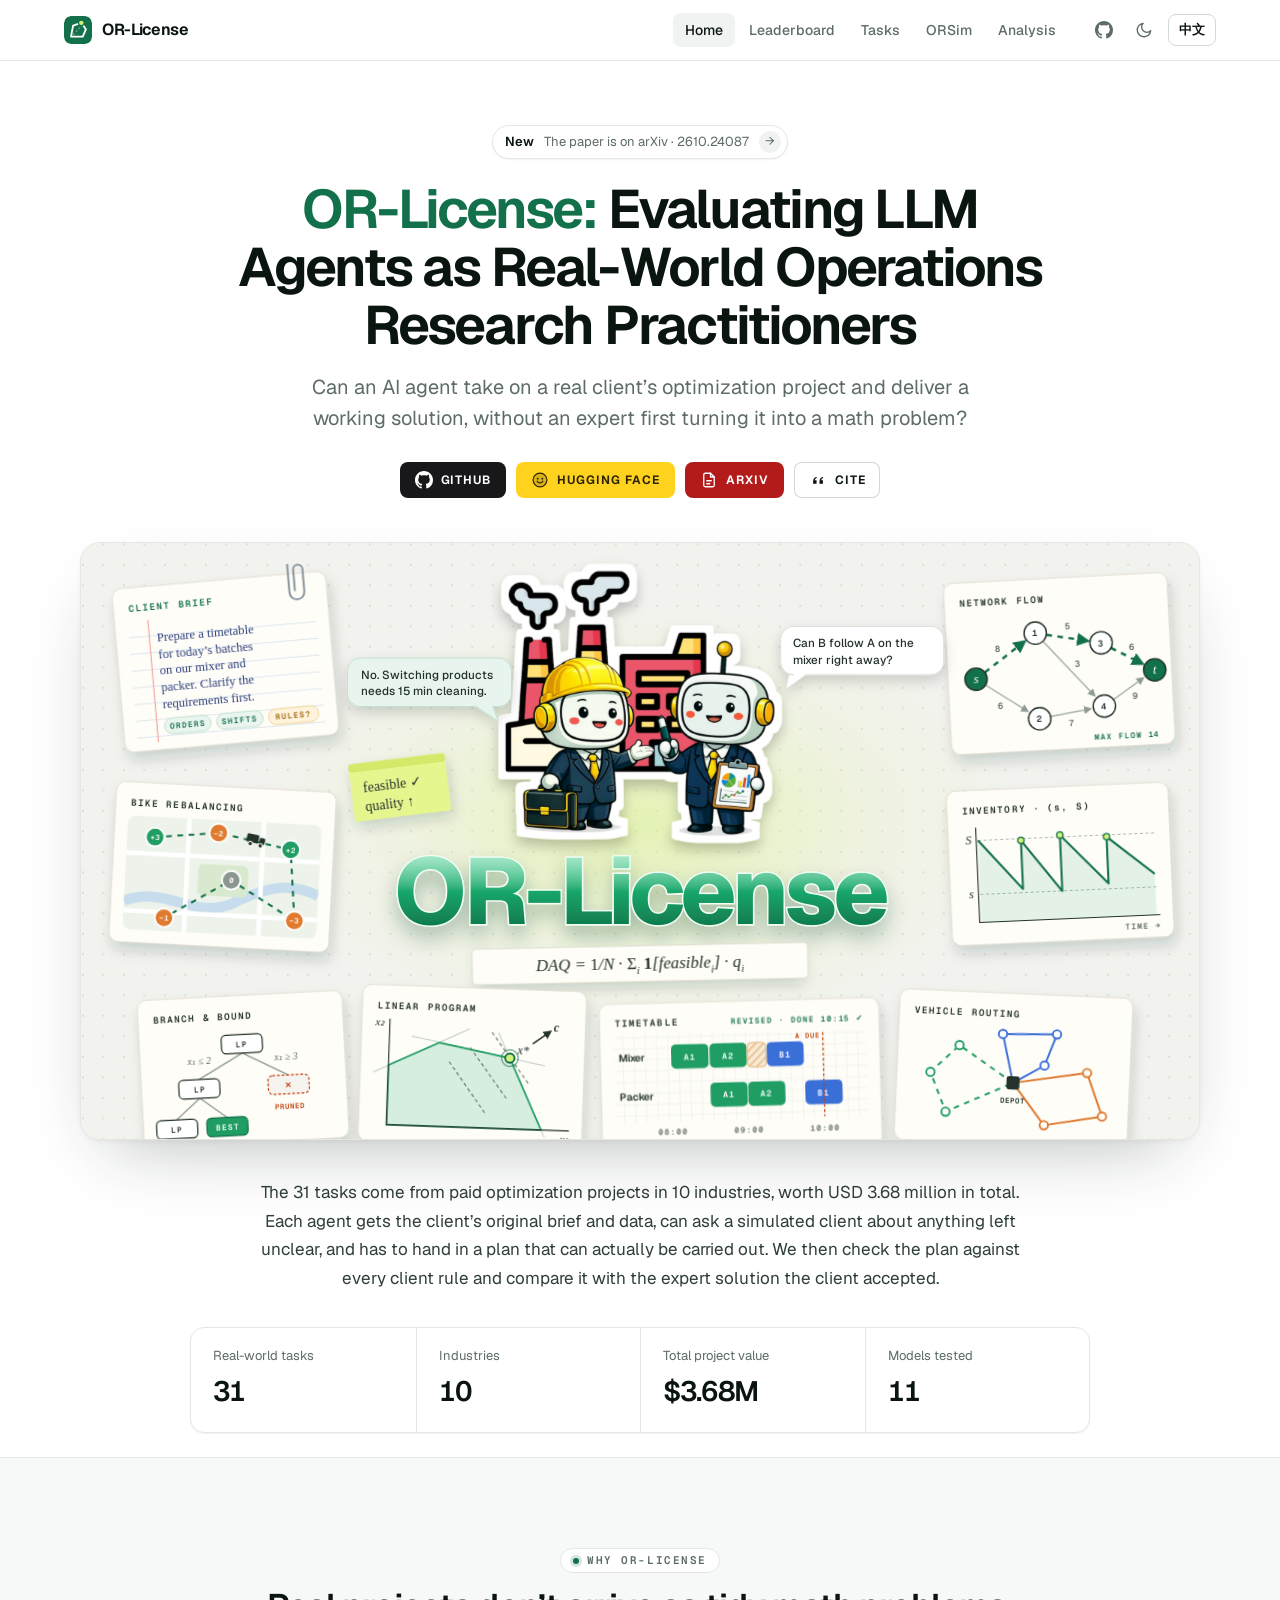
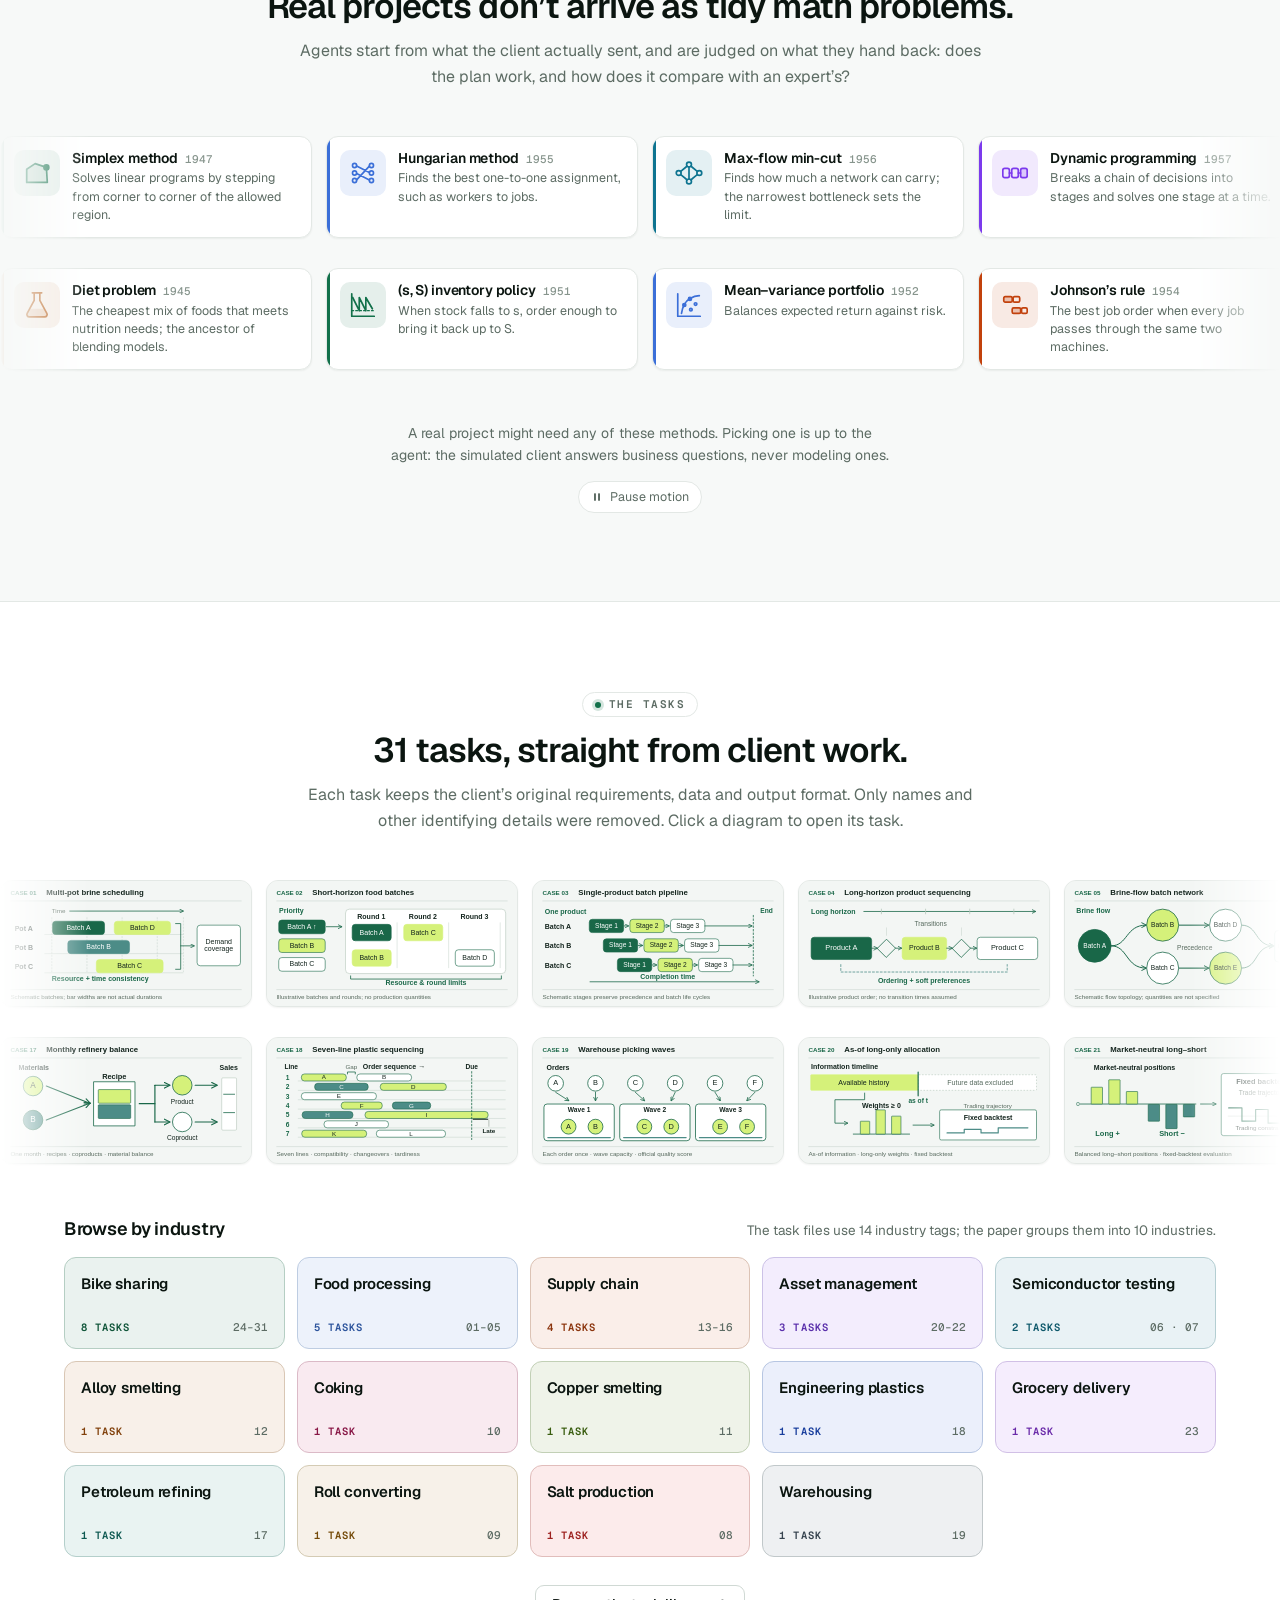
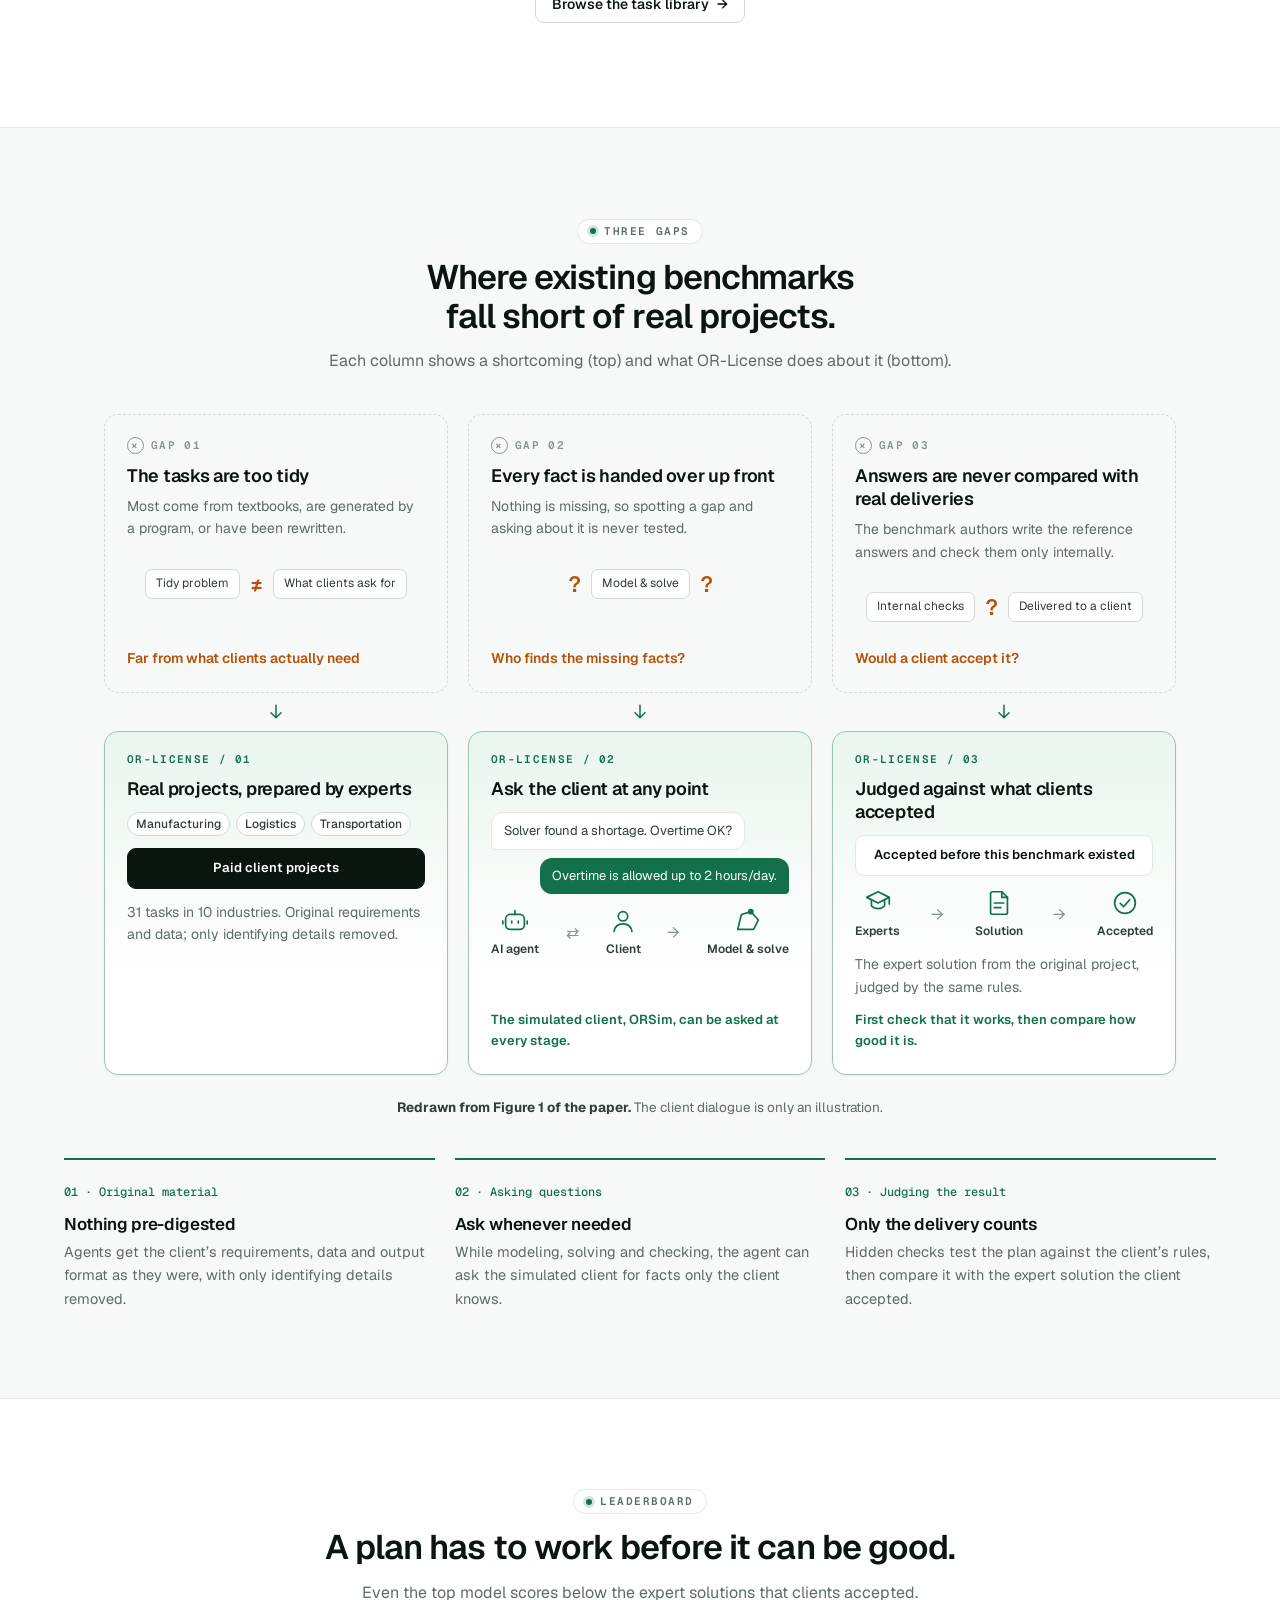
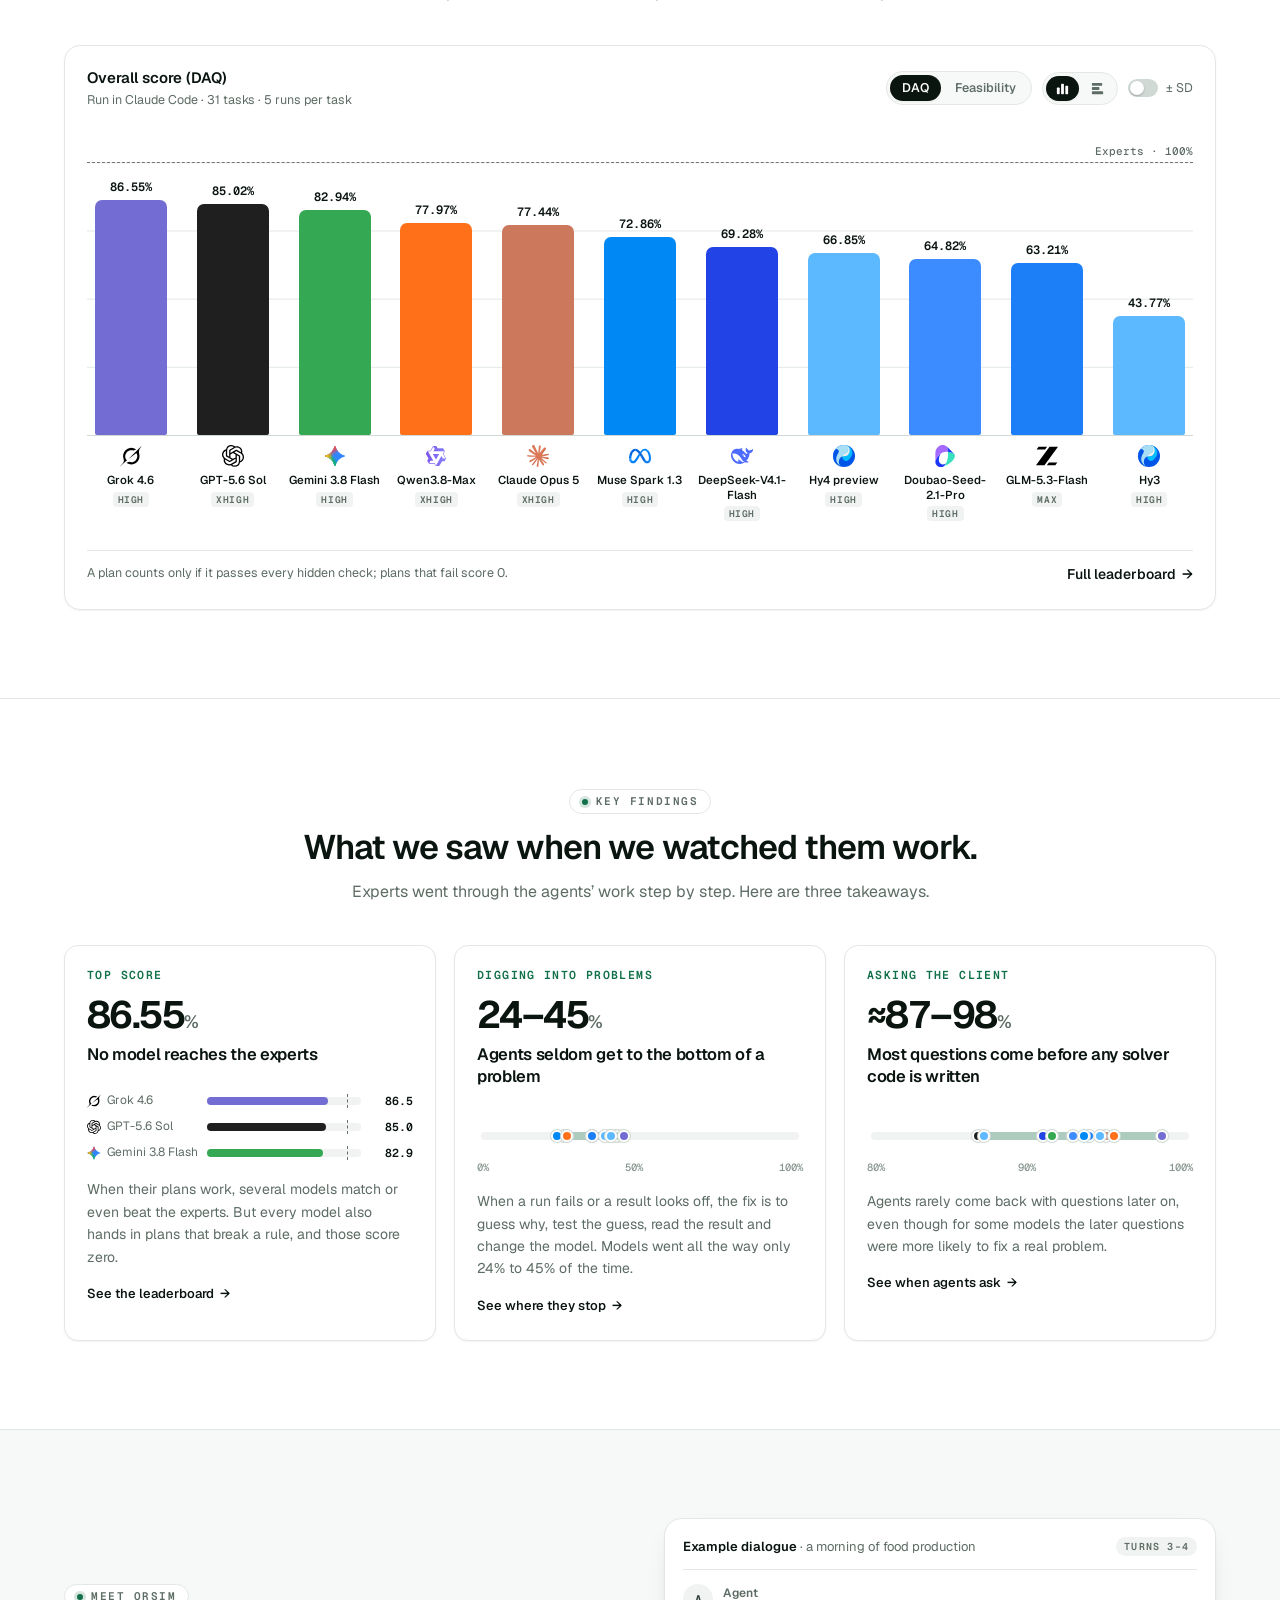
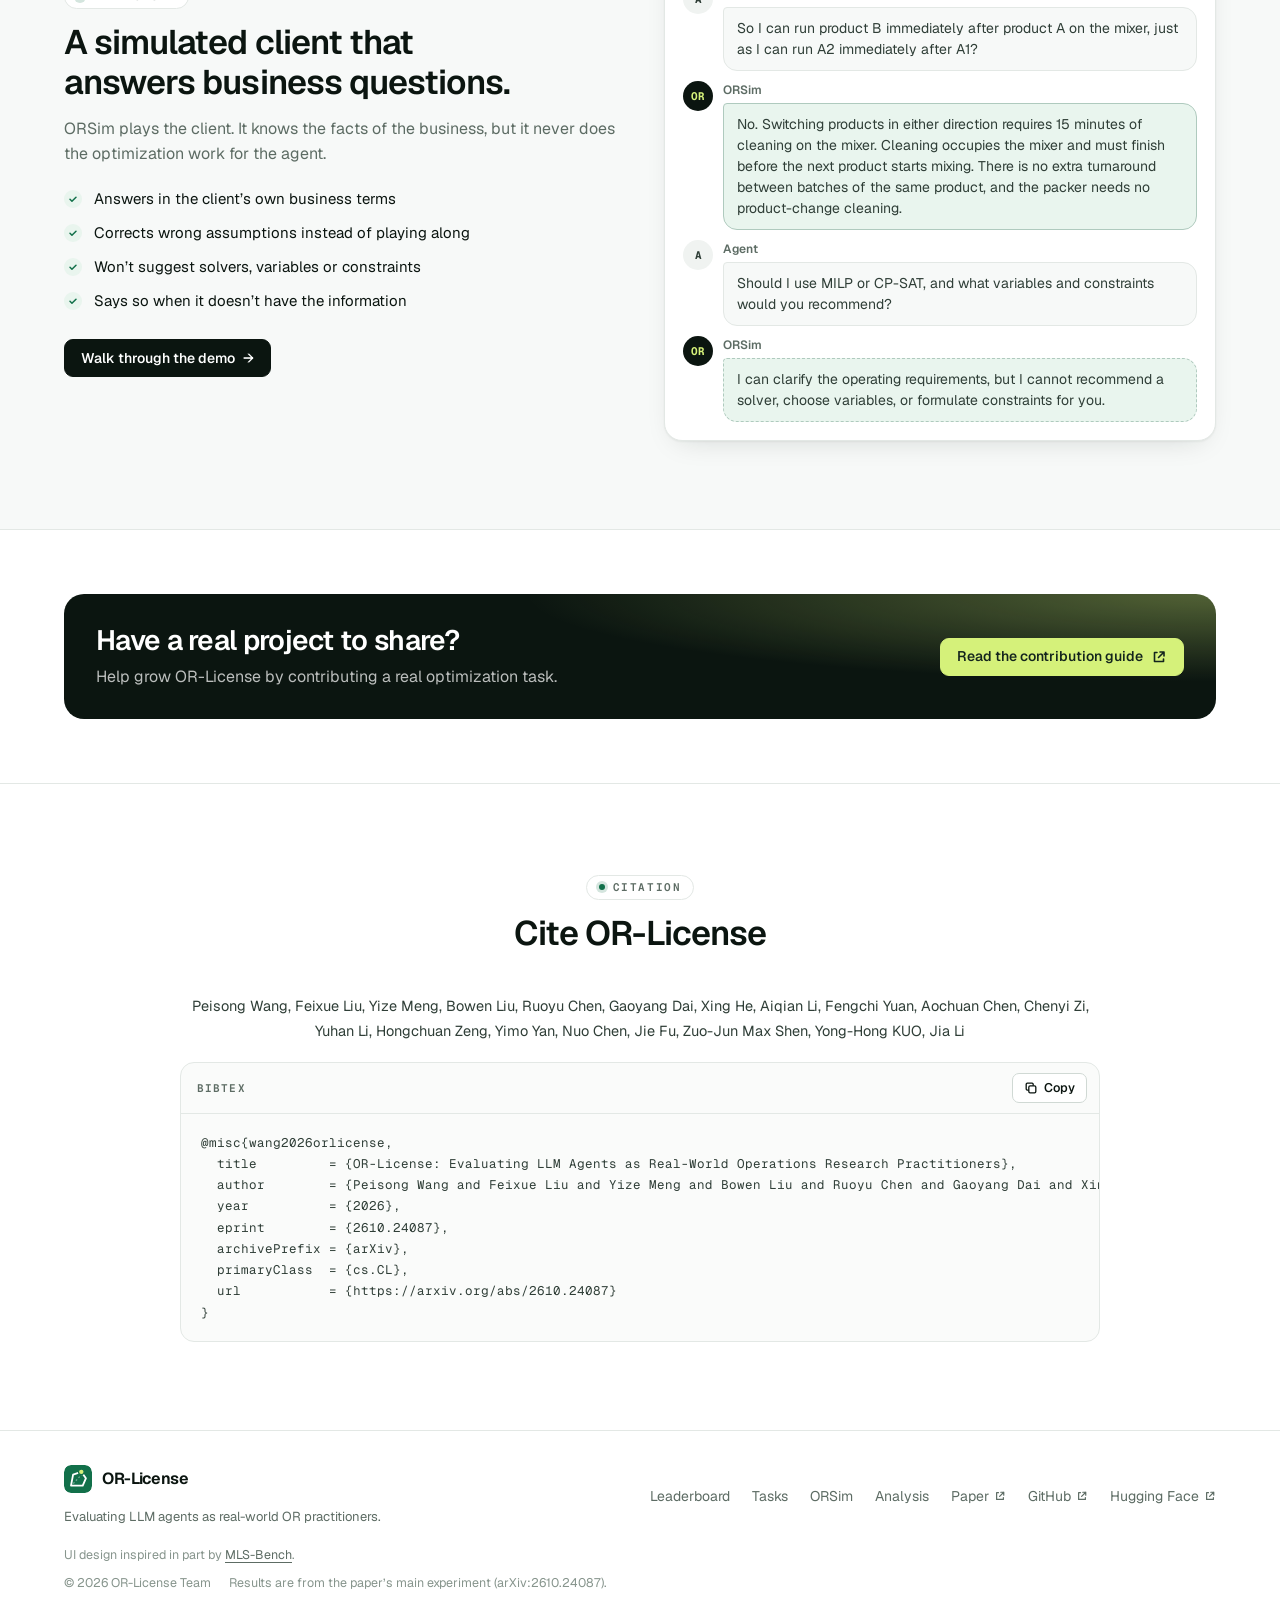
==== commit 9c2cb452: "Credit MLS-Bench UI inspiration in the shared footer" ====
--- a/index.html
+++ b/index.html
@@ -23,8 +23,8 @@
 <meta property="og:image:alt" content="OR-License: evaluating LLM agents as real-world operations research practitioners">
 <meta name="twitter:card" content="summary_large_image">
 <script src="assets/theme.js?v=20261020"></script>
-<link rel="stylesheet" href="assets/site.css?v=20261020">
-<script src="assets/i18n-zh.js?v=20261020" defer></script>
+<link rel="stylesheet" href="assets/site.css?v=20261020-credit">
+<script src="assets/i18n-zh.js?v=20261020-credit" defer></script>
 <script src="assets/i18n.js?v=20261020" defer></script>
 <script src="assets/site.js?v=20261020" defer></script>
 </head>
@@ -1209,6 +1209,7 @@
     </nav>
   </div>
   <div class="container footer-meta">
+    <span class="footer-credit">UI design inspired in part by <a href="https://mls-bench.com/" target="_blank" rel="noopener noreferrer" translate="no">MLS-Bench</a>.</span>
     <span>© 2026 OR-License Team</span>
     <span>Results are from the paper’s main experiment (arXiv:2610.24087).</span>
   </div>
--- a/assets/site.css
+++ b/assets/site.css
@@ -212,6 +212,9 @@
 .footer-links a:hover { color: var(--fg); }
 .footer-links svg { width: 12px; height: 12px; }
 .footer-meta { display: flex; flex-wrap: wrap; gap: 4px 18px; padding-bottom: 30px; font-size: 12.5px; color: var(--subtle); }
+.footer-credit { flex-basis: 100%; margin-bottom: 4px; }
+.footer-credit a { color: var(--muted); text-decoration: underline; text-underline-offset: 3px; }
+.footer-credit a:hover { color: var(--fg); }
 
 /* ---------- Shared building blocks ---------- */
 .section { padding-block: 88px; }
